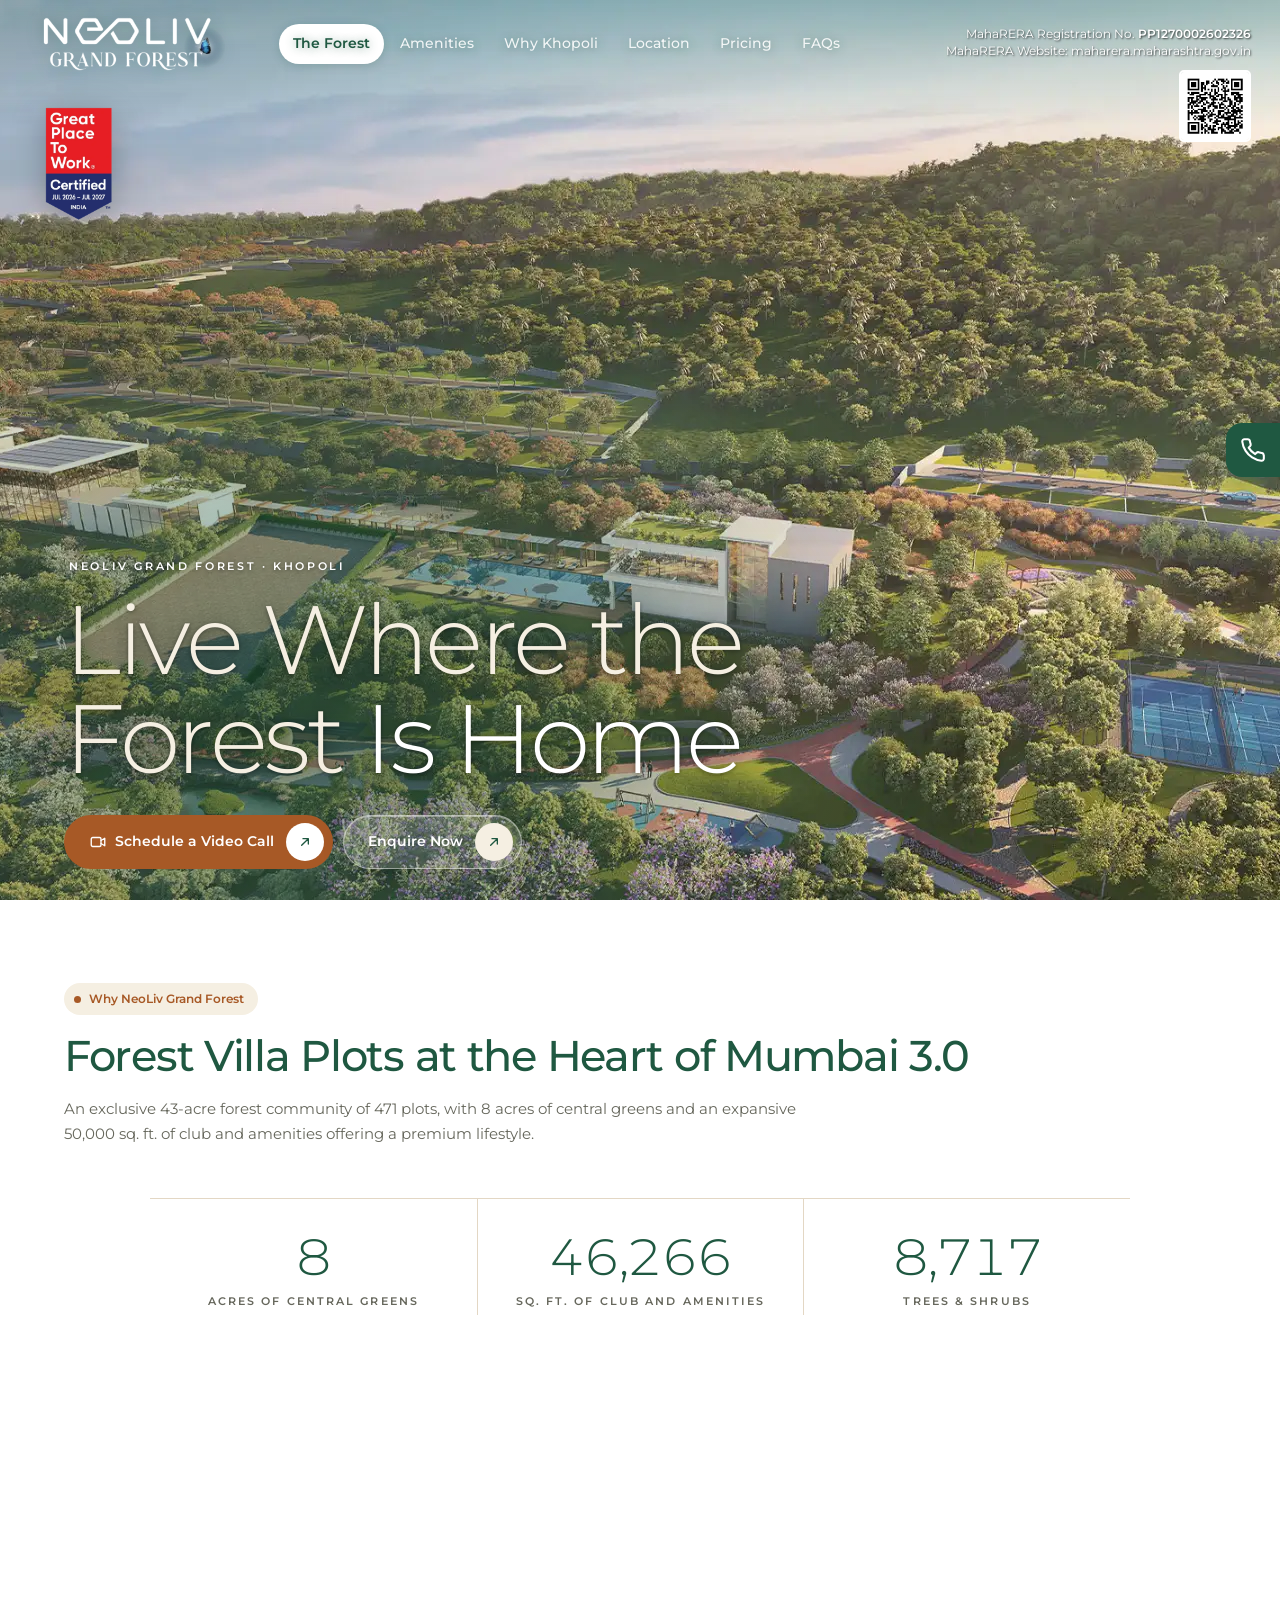
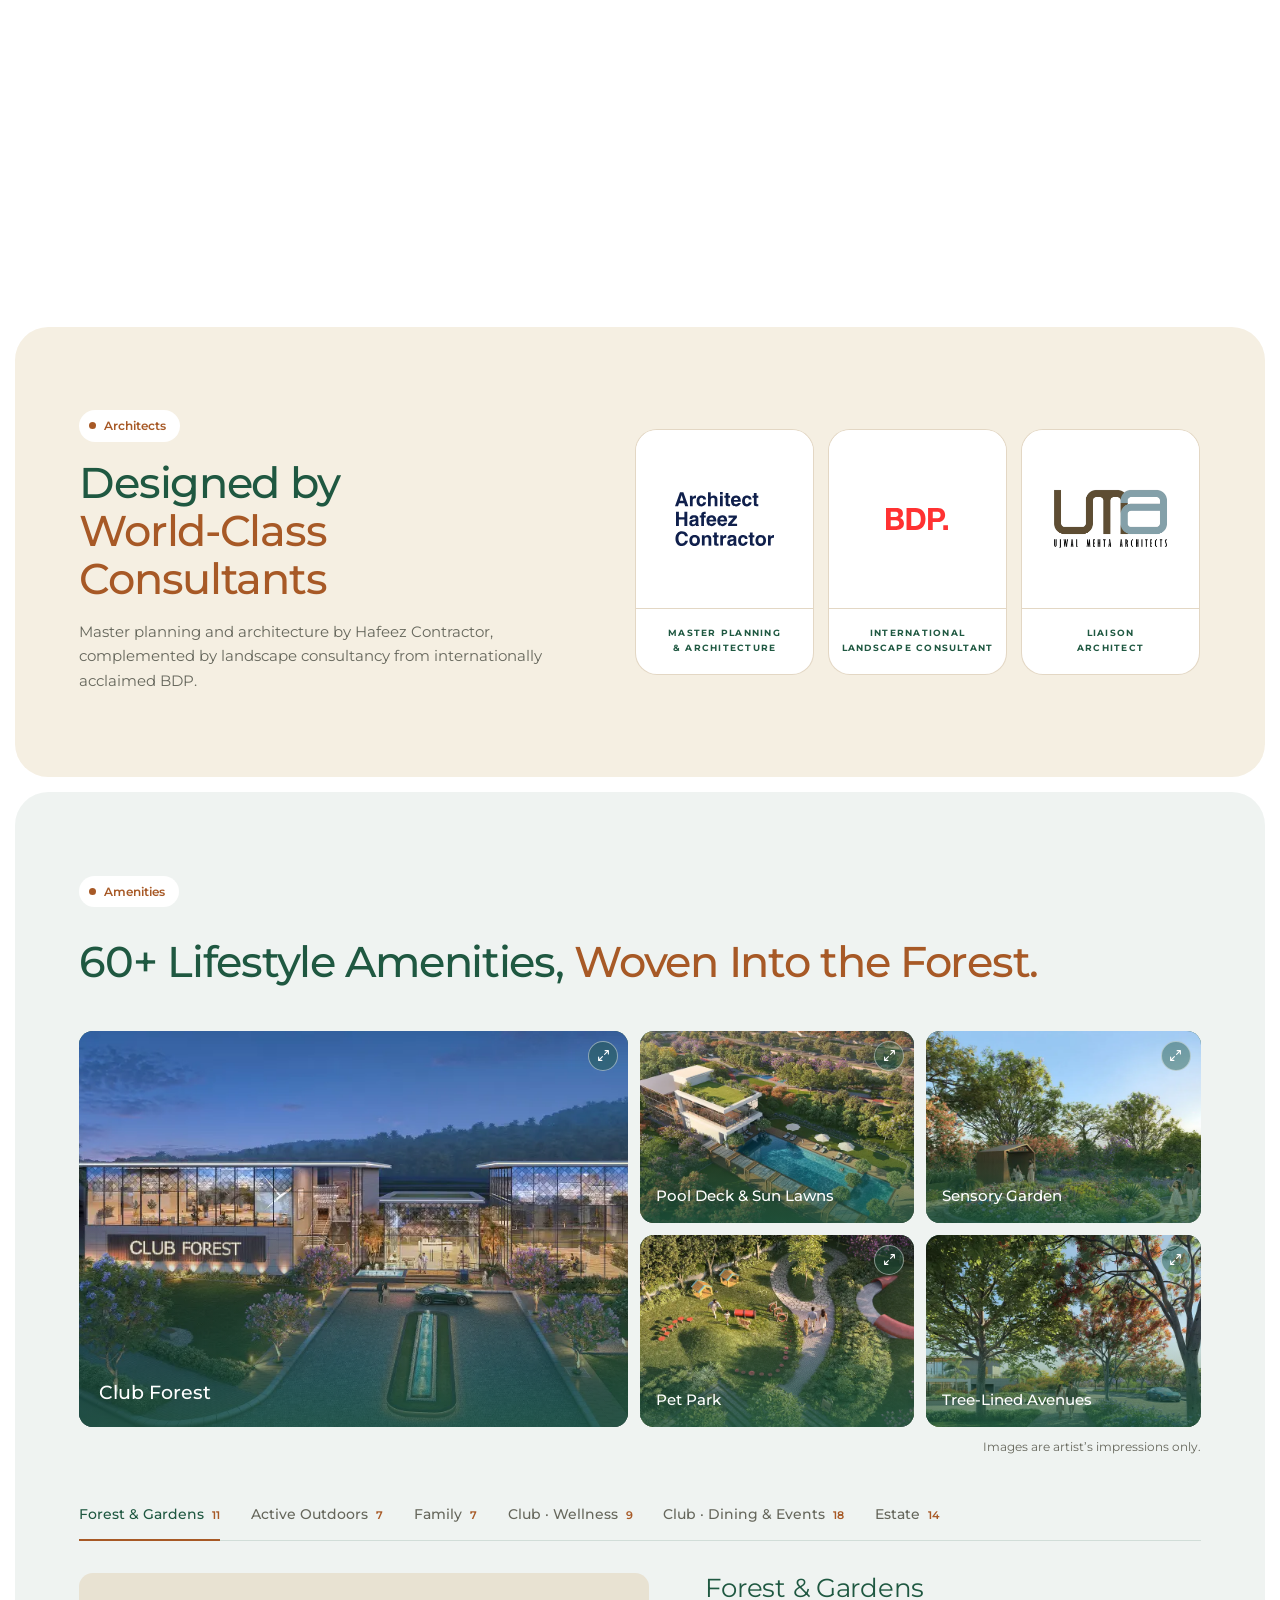
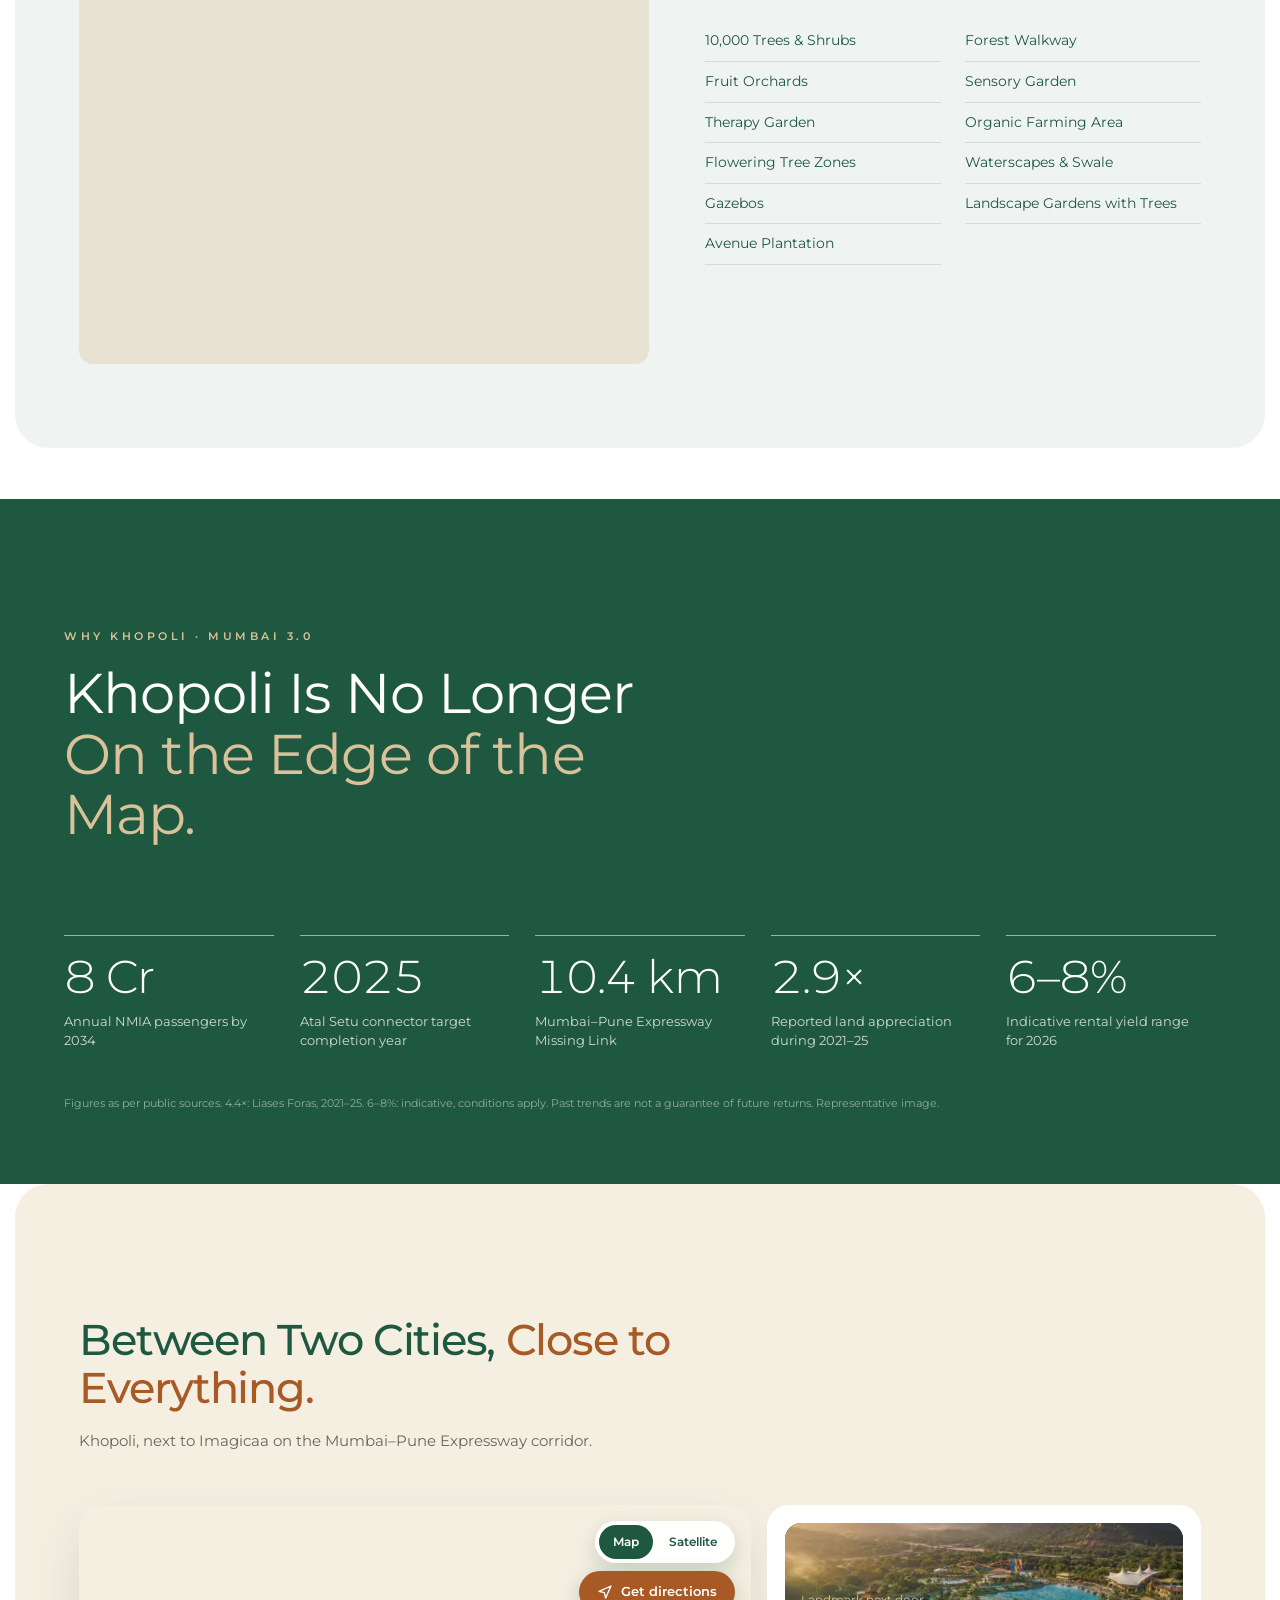
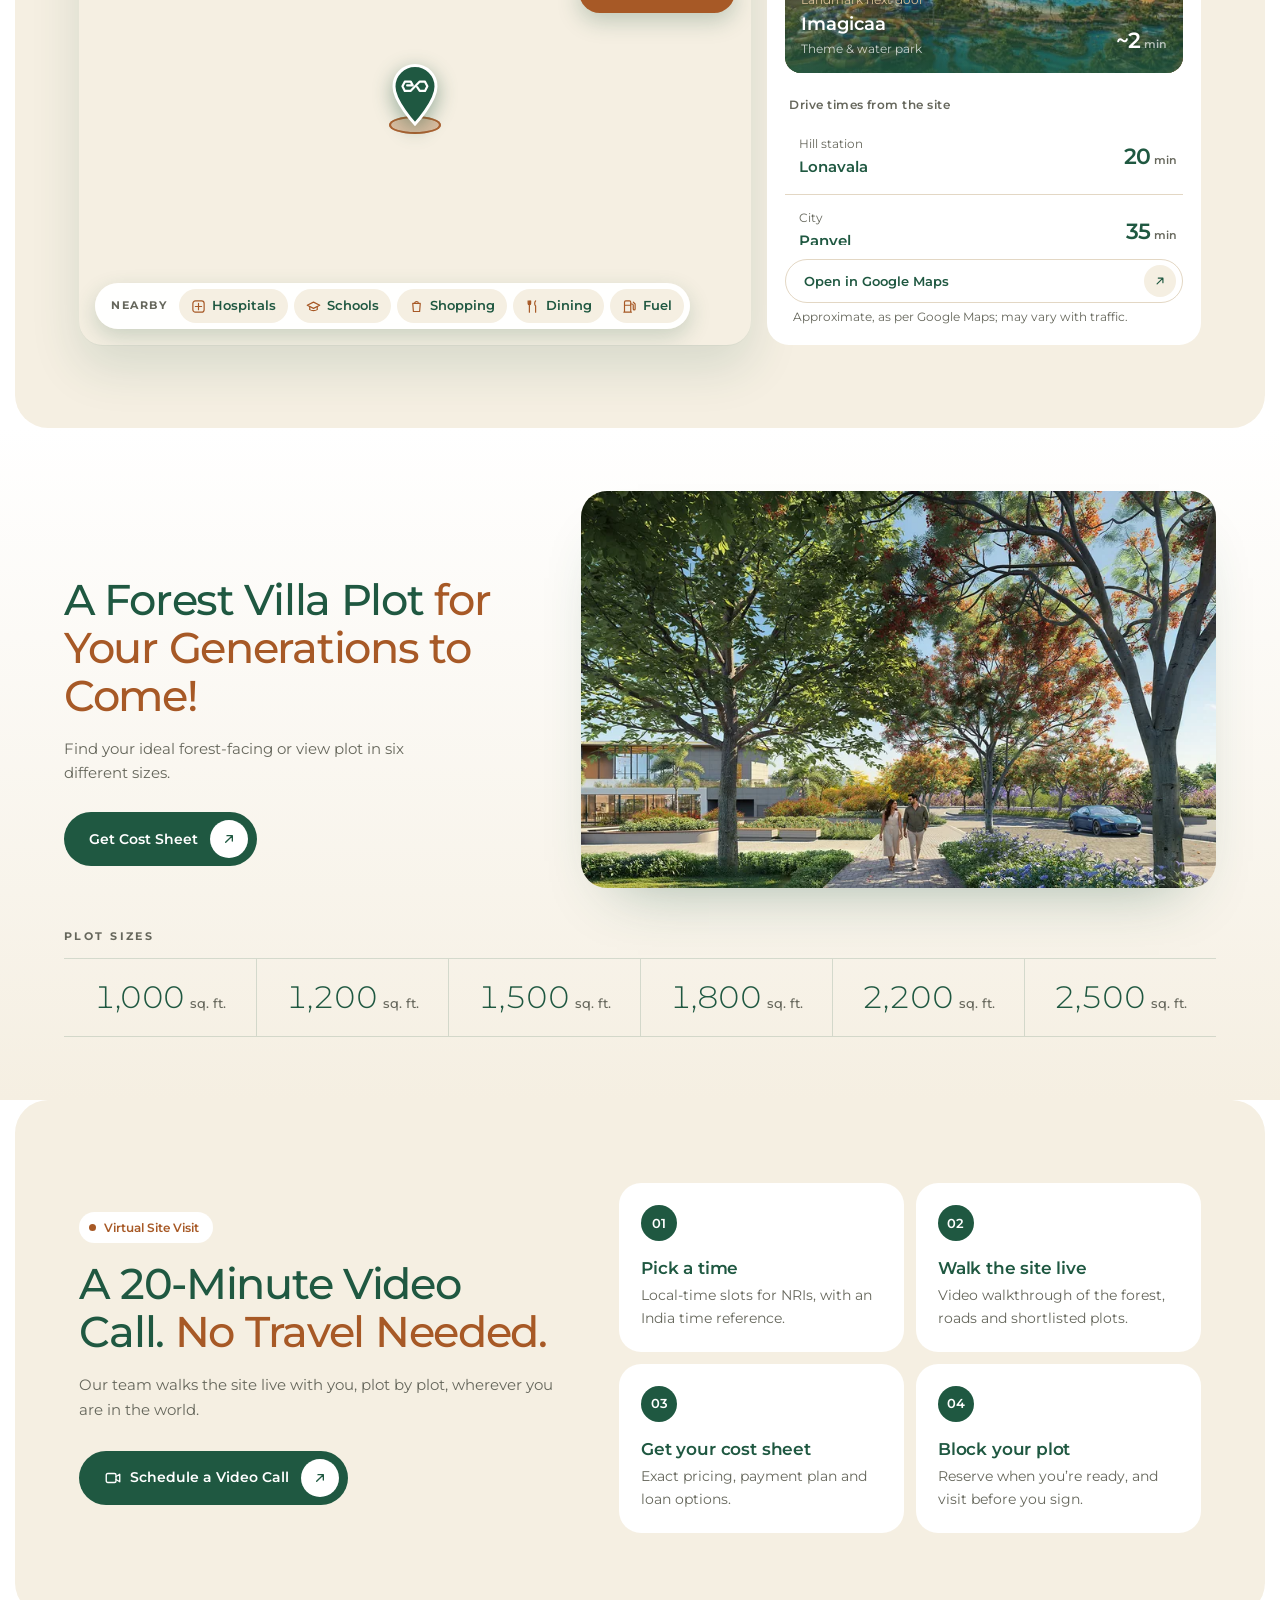
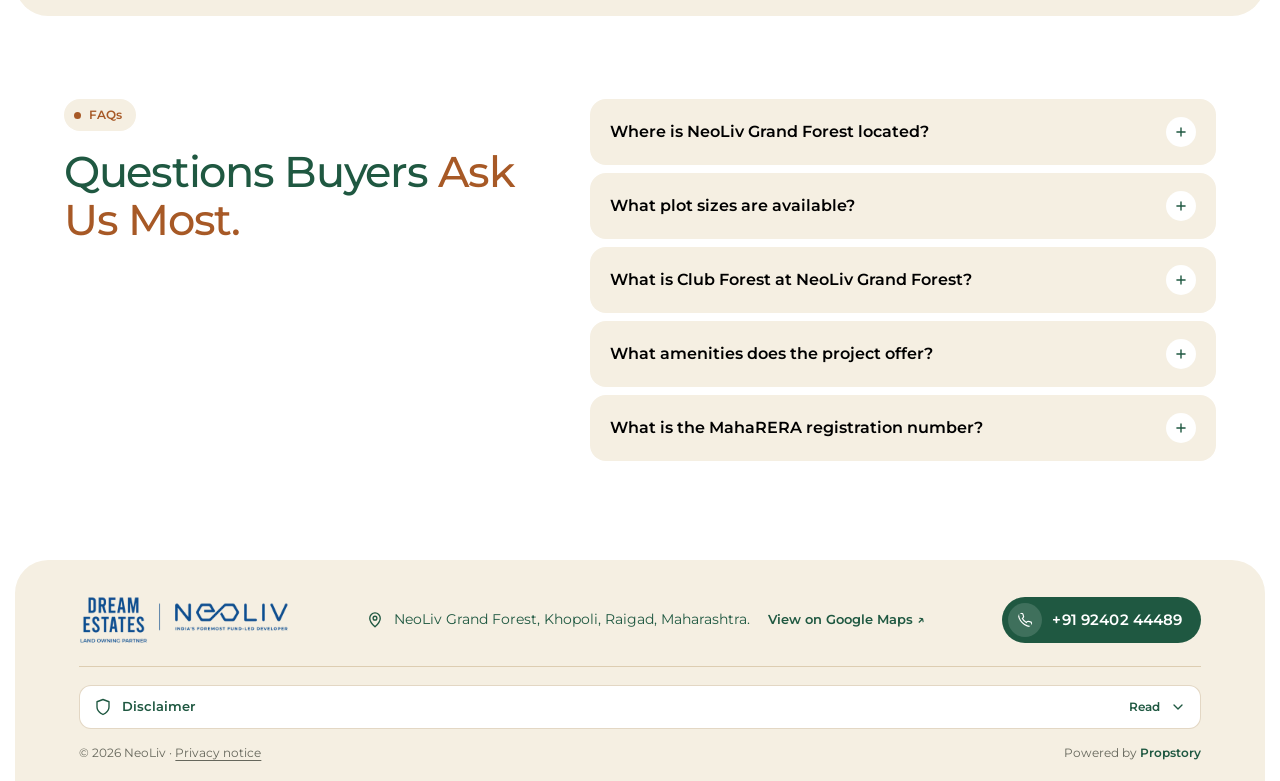
==== index.html @ 53a4d756 "Initial commit - Added project files" ====
<!DOCTYPE html>
<html lang="en-IN">

<head>
    <!-- Google Tag Manager -->
    <script>
        (function (w, d, s, l, i) {
            w[l] = w[l] || [];
            w[l].push({ "gtm.start": new Date().getTime(), event: "gtm.js" });
            var f = d.getElementsByTagName(s)[0],
                j = d.createElement(s),
                dl = l != "dataLayer" ? "&l=" + l : "";
            j.async = true;
            j.src = "https://www.googletagmanager.com/gtm.js?id=" + i + dl;
            f.parentNode.insertBefore(j, f);
        })(window, document, "script", "dataLayer", "GTM-WZCS4T8");
    </script>

    <!-- Google tag (gtag.js) -->
<script async src="https://www.googletagmanager.com/gtag/js?id=G-Y1LN6SXVT5"></script>
<script>
  window.dataLayer = window.dataLayer || [];
  function gtag(){dataLayer.push(arguments);}
  gtag('js', new Date());

  gtag('config', 'G-Y1LN6SXVT5');
</script>

    <meta charset="utf-8" />


    <meta name="viewport" content="width=device-width, initial-scale=1, viewport-fit=cover" />

    <title>NeoLiv Grand Forest Khopoli | Forest Villa Plots 1,000–2,500 sq. ft.</title>
    <meta name="description"
        content="NeoLiv Grand Forest, Khopoli: 471 forest villa plots of 1,000–2,500 sq. ft. on 43 acres next to Imagicaa, with Club Forest and 60+ amenities. MahaRERA PP1270002602326." />
    <meta name="robots" content="index, follow, max-image-preview:large" />
    <link rel="canonical" href="https://neolivgrandforest.in/" />
    <!-- local / geo -->
    <meta name="geo.region" content="IN-MH" />
    <meta name="geo.placename" content="Khopoli, Raigad, Maharashtra" />
    <meta name="geo.position" content="18.7755947;73.285141" />
    <meta name="ICBM" content="18.7755947, 73.285141" />
    <!-- social previews (WhatsApp, LinkedIn, Facebook, X) -->
    <meta property="og:type" content="website" />
    <meta property="og:site_name" content="NeoLiv Grand Forest" />
    <meta property="og:locale" content="en_IN" />
    <meta property="og:url" content="https://neolivgrandforest.in/" />
    <meta property="og:title" content="NeoLiv Grand Forest, Khopoli | Forest Villa Plots" />
    <meta property="og:description"
        content="A 43-acre gated forest community of 471 villa plots (1,000–2,500 sq. ft.) with 50,000 sq. ft. of club and amenities and 60+ amenities, at the heart of Mumbai 3.0." />
    <meta property="og:image" content="https://neolivgrandforest.in/assets/images/intro-aerial-1440.webp" />
    <meta property="og:image:width" content="1440" />
    <meta property="og:image:height" content="900" />
    <meta property="og:image:alt"
        content="Aerial view of NeoLiv Grand Forest, Khopoli: Club Forest, pool and central greens" />
    <meta name="twitter:card" content="summary_large_image" />
    <meta name="twitter:title" content="NeoLiv Grand Forest, Khopoli | Forest Villa Plots" />
    <meta name="twitter:description"
        content="A 43-acre gated forest community of 471 villa plots with 60+ amenities and 10,000 trees & shrubs, at the heart of Mumbai 3.0." />
    <meta name="twitter:image" content="https://neolivgrandforest.in/assets/images/intro-aerial-1440.webp" />
    <meta name="theme-color" content="#1F5841" />
    <script type="application/ld+json">
{
  "@context": "https://schema.org",
  "@graph": [
    {
      "@type": "Organization",
      "@id": "https://neolivgrandforest.in/#neoliv",
      "name": "NeoLiv",
      "description": "India’s foremost fund-led real estate developer.",
      "logo": "https://neolivgrandforest.in/assets/images/neolivlogo-600.webp",
      "telephone": "+91-9240244489",
      "contactPoint": {
        "@type": "ContactPoint",
        "telephone": "+91-9240244489",
        "contactType": "sales",
        "areaServed": "IN",
        "availableLanguage": [
          "English",
          "Hindi",
          "Marathi"
        ]
      },
      "legalName": "Neoliv Real Estate Private Limited",
      "url": "https://neolivgrandforest.in/"
    },
    {
      "@type": "Organization",
      "@id": "https://neolivgrandforest.in/#dream-estates",
      "name": "Dream Estates LLP",
      "description": "Promoter and land owning partner of NeoLiv Grand Forest, Khopoli.",
      "address": {
        "@type": "PostalAddress",
        "addressLocality": "Vile Parle, Mumbai",
        "postalCode": "400049",
        "addressRegion": "Maharashtra",
        "addressCountry": "IN"
      }
    },
    {
      "@type": "WebSite",
      "@id": "https://neolivgrandforest.in/#website",
      "url": "https://neolivgrandforest.in/",
      "name": "NeoLiv Grand Forest",
      "inLanguage": "en-IN",
      "publisher": {
        "@id": "https://neolivgrandforest.in/#neoliv"
      }
    },
    {
      "@type": "WebPage",
      "@id": "https://neolivgrandforest.in/#webpage",
      "url": "https://neolivgrandforest.in/",
      "name": "NeoLiv Grand Forest, Khopoli | Forest Villa Plots 1,000–2,500 sq. ft.",
      "isPartOf": {
        "@id": "https://neolivgrandforest.in/#website"
      },
      "about": {
        "@id": "https://neolivgrandforest.in/#project"
      },
      "primaryImageOfPage": {
        "@type": "ImageObject",
        "url": "https://neolivgrandforest.in/assets/images/intro-aerial-1440.webp",
        "width": 1440,
        "height": 900
      },
      "inLanguage": "en-IN",
      "description": "Forest villa plots of 1,000–2,500 sq. ft. at NeoLiv Grand Forest, Khopoli: location, amenities, plot sizes and FAQs.",
      "mainEntity": {
        "@id": "https://neolivgrandforest.in/#project"
      }
    },
    {
      "@type": [
        "Place",
        "Residence"
      ],
      "@id": "https://neolivgrandforest.in/#project",
      "name": "NeoLiv Grand Forest",
      "url": "https://neolivgrandforest.in/",
      "description": "An exclusive 43-acre gated forest community of 471 villa plots (1,000–2,500 sq. ft.) in Khopoli, next to Imagicaa, with Club Forest, 50,000 sq. ft. of club and amenities, 60+ amenities, 8 acres of central greens and 10,000 trees & shrubs. Master planning and architecture by Hafeez Contractor.",
      "image": [
        "https://neolivgrandforest.in/assets/images/intro-aerial-1440.webp",
        "https://neolivgrandforest.in/assets/gallery/why-club-forest-1200.webp"
      ],
      "address": {
        "@type": "PostalAddress",
        "streetAddress": "Village Devnhave and Village Vadvai, Taluka Khalapur",
        "addressLocality": "Khopoli",
        "addressRegion": "Maharashtra",
        "postalCode": "410203",
        "addressCountry": "IN"
      },
      "geo": {
        "@type": "GeoCoordinates",
        "latitude": 18.7755947,
        "longitude": 73.285141
      },
      "hasMap": "https://www.google.com/maps/place/NeoLiv+Grand/@18.7755947,73.285141,17z/data=!4m6!3m5!1s0x3be8070010b6396b:0x1fd13ab63fdd91e2!8m2!3d18.7755947!4d73.285141!16s%2Fg%2F11ywghbzz0",
      "telephone": "+91-9240244489",
      "publicAccess": false,
      "amenityFeature": [
        {
          "@type": "LocationFeatureSpecification",
          "name": "Landscape Gardens with Trees",
          "value": true
        },
        {
          "@type": "LocationFeatureSpecification",
          "name": "Kids Play Area",
          "value": true
        },
        {
          "@type": "LocationFeatureSpecification",
          "name": "Cycling Track",
          "value": true
        },
        {
          "@type": "LocationFeatureSpecification",
          "name": "Jogging Track",
          "value": true
        },
        {
          "@type": "LocationFeatureSpecification",
          "name": "Yoga & Meditation Spaces",
          "value": true
        },
        {
          "@type": "LocationFeatureSpecification",
          "name": "Landscape Lighting",
          "value": true
        },
        {
          "@type": "LocationFeatureSpecification",
          "name": "Multipurpose Court",
          "value": true
        },
        {
          "@type": "LocationFeatureSpecification",
          "name": "Badminton Court",
          "value": true
        },
        {
          "@type": "LocationFeatureSpecification",
          "name": "Pickleball Court",
          "value": true
        },
        {
          "@type": "LocationFeatureSpecification",
          "name": "Pet Park",
          "value": true
        },
        {
          "@type": "LocationFeatureSpecification",
          "name": "Garden Seating Area",
          "value": true
        },
        {
          "@type": "LocationFeatureSpecification",
          "name": "Forest Walkway",
          "value": true
        },
        {
          "@type": "LocationFeatureSpecification",
          "name": "Therapy Garden",
          "value": true
        },
        {
          "@type": "LocationFeatureSpecification",
          "name": "Party Lawn",
          "value": true
        },
        {
          "@type": "LocationFeatureSpecification",
          "name": "Entrance Plaza & Entrance Portal",
          "value": true
        },
        {
          "@type": "LocationFeatureSpecification",
          "name": "Recreational Open Space",
          "value": true
        },
        {
          "@type": "LocationFeatureSpecification",
          "name": "Avenue Plantation",
          "value": true
        },
        {
          "@type": "LocationFeatureSpecification",
          "name": "Organic Farming Area",
          "value": true
        },
        {
          "@type": "LocationFeatureSpecification",
          "name": "Sensory Garden",
          "value": true
        },
        {
          "@type": "LocationFeatureSpecification",
          "name": "Waterscapes & Swale",
          "value": true
        },
        {
          "@type": "LocationFeatureSpecification",
          "name": "Gazebos",
          "value": true
        },
        {
          "@type": "LocationFeatureSpecification",
          "name": "Flowering Tree Zones",
          "value": true
        },
        {
          "@type": "LocationFeatureSpecification",
          "name": "Fruit Orchards",
          "value": true
        },
        {
          "@type": "LocationFeatureSpecification",
          "name": "10,000 Trees & Shrubs",
          "value": true
        },
        {
          "@type": "LocationFeatureSpecification",
          "name": "Cricket Pitch",
          "value": true
        },
        {
          "@type": "LocationFeatureSpecification",
          "name": "Arrival Plaza",
          "value": true
        },
        {
          "@type": "LocationFeatureSpecification",
          "name": "Reception Area",
          "value": true
        },
        {
          "@type": "LocationFeatureSpecification",
          "name": "Indoor Seating Lounge",
          "value": true
        },
        {
          "@type": "LocationFeatureSpecification",
          "name": "Business Centre",
          "value": true
        },
        {
          "@type": "LocationFeatureSpecification",
          "name": "Separate Lifts for Passengers & Service",
          "value": true
        },
        {
          "@type": "LocationFeatureSpecification",
          "name": "Indoor Restaurant",
          "value": true
        },
        {
          "@type": "LocationFeatureSpecification",
          "name": "Terrace Restaurant",
          "value": true
        },
        {
          "@type": "LocationFeatureSpecification",
          "name": "Bar Zone",
          "value": true
        },
        {
          "@type": "LocationFeatureSpecification",
          "name": "Kitchen & Store",
          "value": true
        },
        {
          "@type": "LocationFeatureSpecification",
          "name": "Back Offices for Admin",
          "value": true
        },
        {
          "@type": "LocationFeatureSpecification",
          "name": "Banquet",
          "value": true
        },
        {
          "@type": "LocationFeatureSpecification",
          "name": "Pre-Function Zones",
          "value": true
        },
        {
          "@type": "LocationFeatureSpecification",
          "name": "Green Rooms",
          "value": true
        },
        {
          "@type": "LocationFeatureSpecification",
          "name": "Common Toilets",
          "value": true
        },
        {
          "@type": "LocationFeatureSpecification",
          "name": "Kitchenette",
          "value": true
        },
        {
          "@type": "LocationFeatureSpecification",
          "name": "Store & Pantry",
          "value": true
        },
        {
          "@type": "LocationFeatureSpecification",
          "name": "Separate Loading & Unloading Zones",
          "value": true
        },
        {
          "@type": "LocationFeatureSpecification",
          "name": "Swimming Pool",
          "value": true
        },
        {
          "@type": "LocationFeatureSpecification",
          "name": "Kids’ Pool",
          "value": true
        },
        {
          "@type": "LocationFeatureSpecification",
          "name": "Parents’ Corner",
          "value": true
        },
        {
          "@type": "LocationFeatureSpecification",
          "name": "Hardscaped Deck Area",
          "value": true
        },
        {
          "@type": "LocationFeatureSpecification",
          "name": "Shower & Changing Rooms",
          "value": true
        },
        {
          "@type": "LocationFeatureSpecification",
          "name": "Locker Facilities",
          "value": true
        },
        {
          "@type": "LocationFeatureSpecification",
          "name": "Indoor Games",
          "value": true
        },
        {
          "@type": "LocationFeatureSpecification",
          "name": "Squash",
          "value": true
        },
        {
          "@type": "LocationFeatureSpecification",
          "name": "Gymnasium",
          "value": true
        },
        {
          "@type": "LocationFeatureSpecification",
          "name": "Trellised Pathways",
          "value": true
        },
        {
          "@type": "LocationFeatureSpecification",
          "name": "15 m, 12 m & 9 m Wide Road Network",
          "value": true
        },
        {
          "@type": "LocationFeatureSpecification",
          "name": "Street Lighting (Solar & Non-Solar)",
          "value": true
        },
        {
          "@type": "LocationFeatureSpecification",
          "name": "Boom Barriers & Security Cabin",
          "value": true
        },
        {
          "@type": "LocationFeatureSpecification",
          "name": "Substation & DG Set",
          "value": true
        },
        {
          "@type": "LocationFeatureSpecification",
          "name": "Electrical Network System",
          "value": true
        },
        {
          "@type": "LocationFeatureSpecification",
          "name": "STP & WTP",
          "value": true
        },
        {
          "@type": "LocationFeatureSpecification",
          "name": "Storm Water Drain",
          "value": true
        },
        {
          "@type": "LocationFeatureSpecification",
          "name": "Sewage Network System",
          "value": true
        },
        {
          "@type": "LocationFeatureSpecification",
          "name": "Water Supply System",
          "value": true
        },
        {
          "@type": "LocationFeatureSpecification",
          "name": "Rainwater Harvesting",
          "value": true
        },
        {
          "@type": "LocationFeatureSpecification",
          "name": "CCTV System",
          "value": true
        },
        {
          "@type": "LocationFeatureSpecification",
          "name": "OWC Plant",
          "value": true
        },
        {
          "@type": "LocationFeatureSpecification",
          "name": "Underground Water Tank",
          "value": true
        },
        {
          "@type": "LocationFeatureSpecification",
          "name": "Landscape Irrigation System",
          "value": true
        }
      ],
      "containedInPlace": {
        "@type": "Place",
        "name": "Khopoli, Raigad district, Maharashtra, India"
      },
      "identifier": {
        "@type": "PropertyValue",
        "propertyID": "MahaRERA Registration No.",
        "value": "PP1270002602326"
      },
      "brand": {
        "@id": "https://neolivgrandforest.in/#neoliv"
      },
      "additionalProperty": [
        {
          "@type": "PropertyValue",
          "name": "Total land area",
          "value": "43 acres"
        },
        {
          "@type": "PropertyValue",
          "name": "Number of plots",
          "value": 471
        },
        {
          "@type": "PropertyValue",
          "name": "Plot sizes",
          "value": "1,000–2,500 sq. ft."
        },
        {
          "@type": "PropertyValue",
          "name": "Central greens",
          "value": "8 acres"
        },
        {
          "@type": "PropertyValue",
          "name": "Club and amenities",
          "value": "50,000 sq. ft."
        },
        {
          "@type": "PropertyValue",
          "name": "Trees & shrubs",
          "value": "10,000"
        }
      ],
      "sponsor": {
        "@id": "https://neolivgrandforest.in/#dream-estates"
      }
    },
    {
      "@type": "FAQPage",
      "@id": "https://neolivgrandforest.in/#faq",
      "mainEntity": [
        {
          "@type": "Question",
          "name": "Where is NeoLiv Grand Forest located?",
          "acceptedAnswer": {
            "@type": "Answer",
            "text": "NeoLiv Grand Forest is in Khopoli, Raigad, about 2 minutes from Imagicaa on the Mumbai–Pune Expressway corridor."
          }
        },
        {
          "@type": "Question",
          "name": "What plot sizes are available?",
          "acceptedAnswer": {
            "@type": "Answer",
            "text": "Villa plots range from 1,000 sq. ft. to 2,500 sq. ft."
          }
        },
        {
          "@type": "Question",
          "name": "What is Club Forest at NeoLiv Grand Forest?",
          "acceptedAnswer": {
            "@type": "Answer",
            "text": "Club Forest sits at the centre of the estate, part of 50,000 sq. ft. of club and amenities."
          }
        },
        {
          "@type": "Question",
          "name": "What amenities does the project offer?",
          "acceptedAnswer": {
            "@type": "Answer",
            "text": "66 amenities and services: 25 outdoor amenities, 27 at Club Forest and 14 infrastructure services, woven through 10,000 trees & shrubs and 8 acres of central greens."
          }
        },
        {
          "@type": "Question",
          "name": "What is the MahaRERA registration number?",
          "acceptedAnswer": {
            "@type": "Answer",
            "text": "NeoLiv Grand Forest is registered with MahaRERA under PP1270002602326."
          }
        }
      ]
    }
  ]
}
    </script>
    <link rel="icon" href="assets/images/favicon.svg" type="image/svg+xml" />
    <link rel="icon" href="favicon.ico" sizes="any" />
    <link rel="apple-touch-icon" href="assets/images/apple-touch-icon.png" />
    <link rel="preconnect" href="https://fonts.googleapis.com" />
    <link rel="preconnect" href="https://fonts.gstatic.com" crossorigin />
    <link rel="preload" as="style"
        href="https://fonts.googleapis.com/css2?family=Montserrat:wght@300;400;500;600;700&display=swap"
        onload="this.onload=null;this.rel='stylesheet'" />
    <noscript>
        <link rel="stylesheet"
            href="https://fonts.googleapis.com/css2?family=Montserrat:wght@300;400;500;600;700&display=swap" />
    </noscript>
    <link rel="preload" as="image" href="assets/images/intro-aerial-1440.webp"
        imagesrcset="assets/images/intro-aerial-800.webp 800w, assets/images/intro-aerial-1440.webp 1440w"
        imagesizes="100vw" fetchpriority="high" />

    <link rel="stylesheet"
        href="https://fonts.googleapis.com/css2?family=Cormorant+Garamond:wght@500&amp;text=NEOLIVGRANDFORESTneolivgrandforest%20&amp;display=swap" />
    <link rel="stylesheet" href="assets/css/intlTelInput.css" />
    <link rel="stylesheet" href="assets/css/common.css" />
    <link rel="stylesheet" href="assets/css/style.css" />
    <noscript>
        <style>
            .hg-intro,
            .loader {
                display: none !important;
            }

            html.hg-intro-open,
            body.loading {
                overflow: auto;
            }
        </style>
    </noscript>
</head>

<body class="no-js loading" data-purpose="">
    <!-- Welcome "Enter" screen removed: visitors go straight to the loader and then the page.
         (intro-loader.js still supports it: put back a <div class="hg-intro" data-hg-intro> with a [data-hg-intro-enter] button.) -->

    <!-- Loader: the NeoLiv infinity mark draws itself with progress, then lifts away to the page -->
    <div class="loader" id="loader" aria-hidden="true">
        <div class="loader__in">
            <svg class="loader__inf" viewBox="-6 -6 270 114" aria-hidden="true">
                <path class="inf-base"
                    d="M51.5 42.5 L107.5 41 L87.5 4.5 L28 4.5 L4.5 51 L28 97.5 L85 97.5 L175 4.5 L230 4.5 L253.5 51 L230 97.5 L177.5 97.5 L152 59" />
                <path class="inf-draw" pathLength="1"
                    d="M51.5 42.5 L107.5 41 L87.5 4.5 L28 4.5 L4.5 51 L28 97.5 L85 97.5 L175 4.5 L230 4.5 L253.5 51 L230 97.5 L177.5 97.5 L152 59" />
                <path class="inf-comet" pathLength="1"
                    d="M51.5 42.5 L107.5 41 L87.5 4.5 L28 4.5 L4.5 51 L28 97.5 L85 97.5 L175 4.5 L230 4.5 L253.5 51 L230 97.5 L177.5 97.5 L152 59" />
            </svg>
            <!-- Insignia only: the "NeoLiv Grand Forest" wordmark, progress line and percentage are removed -->
        </div>
    </div>

    <noscript><iframe src="https://www.googletagmanager.com/ns.html?id=GTM-WC24DZ" height="0" width="0"
            style="display:none;visibility:hidden"></iframe></noscript>

    <!-- ===================== Header (sticky) ===================== -->
    <header class="hdr" id="hdr">
        <div class="hdr__in">
            <a href="#home" class="logo logo--gf" aria-label="NeoLiv Grand Forest, Khopoli, home"><img class="logo__w"
                    src="assets/images/gf-logo-notag-white-320.webp" alt="NeoLiv Grand Forest" width="600" height="179"
                    fetchpriority="high" /><img class="logo__d" src="assets/images/gf-logo-notag-navy-320.webp"
                    loading="lazy" alt="NeoLiv Grand Forest" width="600" height="179" aria-hidden="true" /></a>
            <nav class="nav" aria-label="Primary">
                <a href="#why">The Forest</a>
                <a href="#amenities">Amenities</a>
                <a href="#growth">Why Khopoli</a>
                <a href="#location">Location</a>
                <a href="#pricing">Pricing</a>
                <a href="#faqs">FAQs</a>
            </nav>
            <!-- MahaRERA details in place of the header "Schedule a Video Call" button -->
            <div class="hdr__rera" role="note" aria-label="MahaRERA registration">
                <p><span class="hdr__rera-l">MahaRERA Registration No.</span> <b>PP1270002602326</b><span
                        class="hdr__rera-w">MahaRERA Website: <a href="https://maharera.maharashtra.gov.in"
                            target="_blank" rel="noopener">maharera.maharashtra.gov.in</a></span></p>
                <img src="assets/images/grandforest-rera.jpeg" alt="MahaRERA QR code for NeoLiv Grand Forest"
                    width="256" height="256" decoding="async" />
            </div>
            <button class="burger" type="button" aria-label="Open menu" aria-expanded="false"
                aria-controls="mnav"><span></span><span></span></button>
        </div>
    </header>
    <nav class="mnav" id="mnav" aria-label="Mobile">
        <a href="#why">Why NeoLiv <small>01</small></a>
        <a href="#amenities">Amenities <small>02</small></a>
        <a href="#growth">Why Khopoli <small>03</small></a>
        <a href="#location">Location <small>04</small></a>
        <a href="#pricing">Pricing <small>05</small></a>
        <a href="#faqs">FAQs <small>06</small></a>
    </nav>

    <main>
        <!-- ===================== 1. Hero (one screen) ===================== -->
        <section id="home" class="hero on-dark" data-section="hero">
            <div class="hero__media">
                <img src="assets/images/intro-aerial-1440.webp"
                    srcset="assets/images/intro-aerial-800.webp 800w, assets/images/intro-aerial-1440.webp 1440w"
                    sizes="100vw" width="1440" height="900" fetchpriority="high" decoding="async"
                    alt="Aerial view of NeoLiv Grand Forest: tree-lined plot avenues, the club and central greens below the forested hills (artist's impression)" />
                <!-- Hero shows the render (image above). The drone film is switched off; to bring it back, uncomment:
                <video id="heroVideo" muted loop playsinline preload="none" aria-hidden="true" data-src="assets/video/grand-forest-hero.mp4"></video> -->
            </div>
            <div class="hero__shade"></div>
            <!-- Great Place To Work badge: top-left of the hero, under the logo; opens the certificate -->
            <a class="gptw-badge" href="assets/pdf/Great-Place-To-Work-2026-27.pdf" target="_blank" rel="noopener noreferrer"
                aria-label="Great Place To Work Certified 2026-27 (opens certificate PDF)">
                <img src="assets/images/gptw-certified-2026-27.webp" alt="Great Place To Work Certified 2026-27" width="240" height="380" decoding="async" />
            </a>
            <div class="hero__body wrap">
                <div class="hero__main">
                    <div>
                        <p class="eyebrow">NeoLiv Grand Forest · Khopoli</p>
                        <h1>Live Where the Forest <em>Is Home</em></h1>
                        <div class="btn-row hero__cta">
                            <button type="button" class="btn" data-open="video" data-cta="hero"><svg viewBox="0 0 24 24"
                                    fill="none" stroke="currentColor" stroke-width="1.8" stroke-linecap="round"
                                    stroke-linejoin="round" aria-hidden="true">
                                    <rect x="3" y="6" width="13" height="12" rx="2" />
                                    <path d="m16 10 5-3v10l-5-3" />
                                </svg>Schedule a Video Call</button>
                            <button type="button" class="btn btn--ghost" data-open="enquire" data-cta="hero">Enquire
                                Now</button>
                        </div>
                    </div>
                </div>
            </div>
        </section>

        <!-- ===================== 2. Why NeoLiv Grand Forest ===================== -->
        <section id="why" class="sec" data-section="why">
            <div class="wrap">
                <div class="head head--wide">
                    <p class="label rv">Why NeoLiv Grand Forest</p>
                    <h2 class="h2 rv">Forest Villa Plots at the Heart of Mumbai 3.0</h2>

                    <p class="lead rv">An exclusive 43-acre forest community of 471 plots, with 8 acres of central
                        greens and an expansive 50,000 sq. ft. of club and amenities offering a premium lifestyle.</p>
                </div>
                <div class="kstats">
                    <div class="kstat rv"><b data-count="8">8</b><span>Acres of central greens</span></div>
                    <div class="kstat rv"><b data-count="50000" data-sep="1">50,000</b><span>Sq. ft. of club and
                            amenities</span></div>
                    <div class="kstat rv"><b data-count="10000" data-sep="1">10,000</b><span>Trees & Shrubs</span></div>
                    <!-- <div class="kstat rv"><b data-count="60" data-suffix="+">60+</b><span>Amenities</span></div> -->
                </div>
                <div class="why-cards">
                    <article class="why-card rv">
                        <img src="assets/gallery/why-forest-800.webp" width="800" height="1110" loading="lazy"
                            decoding="async" alt="Forest canopy inside the estate" />
                        <div class="why-card__body">
                            <span class="why-card__no">01</span>
                            <h3>Forest Living</h3>
                            <p>10,000 trees & shrubs, a seasonal river and open Sahyadri views.</p>
                        </div>
                    </article>
                    <article class="why-card rv">
                        <img src="assets/images/aemi-aerial-club.jpg" width="1200" height="750" loading="lazy"
                            decoding="async" alt="Club Forest at dusk, architecture by Hafeez Contractor"
                            style="object-position: 18% 50%" />
                        <div class="why-card__body">
                            <span class="why-card__no">02</span>
                            <h3>Club Forest</h3>
                            <p>50,000 sq. ft. of club and amenities, with a swimming pool, gym and banquet.</p>
                        </div>
                    </article>
                    <article class="why-card rv">
                        <img src="assets/gallery/why-estate-800.webp" width="800" height="628" loading="lazy"
                            decoding="async" alt="Landscaped central greens with walking paths" />
                        <div class="why-card__body">
                            <span class="why-card__no">03</span>
                            <h3>Central Greens
                            </h3>
                            <p>8 acres of landscaped greens, orchards and forest walks.</p>
                        </div>
                    </article>
                </div>
            </div>
        </section>

        <!-- ===================== 2b. Architects ===================== -->
        <!-- Logos: official SVGs from hafeezcontractor.com and bdp.com -->
        <section id="architects" class="sec panel" data-section="architects">
            <div class="wrap arch">
                <div class="head">
                    <p class="label rv">Architects</p>
                    <h2 class="h2 rv">Designed by <em>World&#8209;Class Consultants</em></h2>
                    <p class="lead rv">Master planning and architecture by Hafeez Contractor, complemented by landscape
                        consultancy from internationally acclaimed BDP.</p>
                </div>
                <div class="arch__cards">
                    <figure class="arch__card rv">
                        <div class="arch__logo"><img src="assets/images/logo-hafeez-contractor.svg"
                                alt="Architect Hafeez Contractor logo" width="537" height="293" loading="lazy"
                                decoding="async" /></div>
                        <figcaption><small><span>Master Planning</span><span>&amp; Architecture</span></small></figcaption>
                    </figure>
                    <figure class="arch__card rv">
                        <div class="arch__logo"><img class="arch__img--bdp" src="assets/images/logo-bdp.svg"
                                alt="BDP logo" width="47" height="16" loading="lazy" decoding="async" /></div>
                        <figcaption><small><span>International</span><span>Landscape Consultant</span></small></figcaption>
                    </figure>
                    <figure class="arch__card rv">
                        <div class="arch__logo"><img class="arch__img--uma" src="assets/images/logo-ujwal-mehta-architects.webp"
                                alt="Ujwal Mehta Architects logo" width="900" height="469" loading="lazy"
                                decoding="async" /></div>
                        <figcaption><small><span>Liaison</span><span>Architect</span></small></figcaption>
                    </figure>
                </div>
            </div>
        </section>


        <!-- ===================== 3. Amenities ===================== -->
        <!-- Amenities (v4, client design reference): photo collage, category tabs (accordion on phones) and an
             "all 66" sheet. Item names are the client's official list of 66; 45 lifestyle = 25 outdoor + 9 club
             wellness + 11 club dining; the other 21 are club services and estate infrastructure. -->
        <section id="amenities" class="sec panel" data-section="amenities">
            <div class="wrap">
                <div class="amh">
                    <div>
                        <p class="label rv">Amenities</p>
                        <h2 class="h2 rv">60+ Lifestyle Amenities, <em>Woven Into the Forest.</em></h2>
                    </div>
                </div>
                <div class="amp amp--v4 rv" id="ampStrip">
                    <figure class="amp__t amp__t--xl"><img src="assets/gallery/am-club-800.webp" srcset="assets/gallery/am-club-800.webp 800w, assets/gallery/am-club-1400.webp 1400w" sizes="(max-width: 720px) 85vw, 50vw" width="1400" height="875" loading="lazy" decoding="async" alt="Club Forest, the clubhouse, lit up at dusk with a fountain drive" />
                        <figcaption>Club Forest</figcaption>
                    </figure>
                    <figure class="amp__t"><img src="assets/gallery/am-pooldeck-800.webp" srcset="assets/gallery/am-pooldeck-800.webp 800w, assets/gallery/am-pooldeck-1400.webp 1400w" sizes="(max-width: 720px) 85vw, 25vw" width="1400" height="875" loading="lazy" decoding="async" alt="Aerial view of the pool deck, pergola walk and lawns beside the club" />
                        <figcaption>Pool Deck &amp; Sun Lawns</figcaption>
                    </figure>
                    <figure class="amp__t"><img src="assets/gallery/am-sensory-800.webp" srcset="assets/gallery/am-sensory-800.webp 800w, assets/gallery/am-sensory-1400.webp 1400w" sizes="(max-width: 720px) 85vw, 25vw" width="1400" height="875" loading="lazy" decoding="async" alt="Sensory garden with flowering beds, butterflies and a timber shelter" />
                        <figcaption>Sensory Garden</figcaption>
                    </figure>
                    <figure class="amp__t"><img src="assets/gallery/am-pets-800.webp" srcset="assets/gallery/am-pets-800.webp 800w, assets/gallery/am-pets-1400.webp 1400w" sizes="(max-width: 720px) 85vw, 25vw" width="1400" height="875" loading="lazy" decoding="async" alt="Pet park with agility equipment and a winding stone path" />
                        <figcaption>Pet Park</figcaption>
                    </figure>
                    <figure class="amp__t"><img src="assets/gallery/am-avenue-800.webp" srcset="assets/gallery/am-avenue-800.webp 800w, assets/gallery/am-avenue-1400.webp 1400w" sizes="(max-width: 720px) 85vw, 25vw" width="1400" height="875" loading="lazy" decoding="async" alt="Couple walking along a tree-lined avenue with flowering trees" />
                        <figcaption>Tree-Lined Avenues</figcaption>
                    </figure>
                </div>
                <div class="amp__dots" id="ampDots" aria-hidden="true"></div>
                <p class="fine amp__note">Images are artist’s impressions only.</p>
                <div class="amt rv" id="amTabs">
                    <div class="amt__tabs" role="tablist" aria-label="Amenity categories">
                        <button type="button" role="tab" class="amt__tab" id="amt-t-forest" aria-controls="amt-p-forest" aria-selected="true" data-k="forest"><span class="amt__l">Forest &amp; Gardens</span><span class="amt__s">Forest</span> <b>11</b></button>
                        <button type="button" role="tab" class="amt__tab" id="amt-t-active" aria-controls="amt-p-active" aria-selected="false" data-k="active"><span class="amt__l">Active Outdoors</span><span class="amt__s">Active</span> <b>7</b></button>
                        <button type="button" role="tab" class="amt__tab" id="amt-t-family" aria-controls="amt-p-family" aria-selected="false" data-k="family"><span class="amt__l">Family</span><span class="amt__s">Family</span> <b>7</b></button>
                        <button type="button" role="tab" class="amt__tab" id="amt-t-wellness" aria-controls="amt-p-wellness" aria-selected="false" data-k="wellness"><span class="amt__l">Club · Wellness</span><span class="amt__s">Club · Wellness</span> <b>9</b></button>
                        <button type="button" role="tab" class="amt__tab" id="amt-t-dining" aria-controls="amt-p-dining" aria-selected="false" data-k="dining"><span class="amt__l">Club · Dining &amp; Events</span><span class="amt__s">Club · Dining</span> <b>18</b></button>
                        <button type="button" role="tab" class="amt__tab" id="amt-t-estate" aria-controls="amt-p-estate" aria-selected="false" data-k="estate"><span class="amt__l">Estate</span><span class="amt__s">Estate</span> <b>14</b></button>
                    </div>
                    <div class="amt__p is-on is-open" id="amt-p-forest" role="tabpanel" aria-labelledby="amt-t-forest" data-k="forest">
                        <button type="button" class="amt__acc" aria-expanded="true" aria-controls="amt-b-forest">Forest &amp; Gardens <b>11</b><i aria-hidden="true"></i></button>
                        <div class="amt__b" id="amt-b-forest">
                            <figure class="amt__img"><img src="assets/gallery/am-pond-800.webp" srcset="assets/gallery/am-pond-800.webp 800w, assets/gallery/am-pond-1400.webp 1400w" sizes="(max-width: 720px) 100vw, 50vw" width="1400" height="875" loading="lazy" decoding="async" alt="Pergola deck beside a lily pond with ducks" /></figure>
                            <div class="amt__copy">
                                <h3>Forest &amp; Gardens</h3>
                                <ul><li>10,000 Trees &amp; Shrubs</li><li>Forest Walkway</li><li>Fruit Orchards</li><li>Sensory Garden</li><li>Therapy Garden</li><li>Organic Farming Area</li><li>Flowering Tree Zones</li><li>Waterscapes &amp; Swale</li><li>Gazebos</li><li>Landscape Gardens with Trees</li><li>Avenue Plantation</li></ul>
                            </div>
                        </div>
                    </div>
                    <div class="amt__p" id="amt-p-active" role="tabpanel" aria-labelledby="amt-t-active" data-k="active">
                        <button type="button" class="amt__acc" aria-expanded="false" aria-controls="amt-b-active">Active Outdoors <b>7</b><i aria-hidden="true"></i></button>
                        <div class="amt__b" id="amt-b-active">
                            <figure class="amt__img"><img src="assets/gallery/am-greens-800.webp" srcset="assets/gallery/am-greens-800.webp 800w, assets/gallery/am-greens-1400.webp 1400w" sizes="(max-width: 720px) 100vw, 50vw" width="1400" height="875" loading="lazy" decoding="async" alt="Aerial view of the courts, pool and central greens below the forested hills" /></figure>
                            <div class="amt__copy">
                                <h3>Active Outdoors</h3>
                                <ul><li>Cycling Track</li><li>Jogging Track</li><li>Multipurpose Court</li><li>Badminton Court</li><li>Pickleball Court</li><li>Cricket Pitch</li><li>Yoga &amp; Meditation Spaces</li></ul>
                            </div>
                        </div>
                    </div>
                    <div class="amt__p" id="amt-p-family" role="tabpanel" aria-labelledby="amt-t-family" data-k="family">
                        <button type="button" class="amt__acc" aria-expanded="false" aria-controls="amt-b-family">Family &amp; Community <b>7</b><i aria-hidden="true"></i></button>
                        <div class="amt__b" id="amt-b-family">
                            <figure class="amt__img"><img src="assets/gallery/am-kids-800.webp" srcset="assets/gallery/am-kids-800.webp 800w, assets/gallery/am-kids-1400.webp 1400w" sizes="(max-width: 720px) 100vw, 50vw" width="1400" height="875" loading="lazy" decoding="async" alt="Kids play area with a sand pit, wooden play tower and swings" /></figure>
                            <div class="amt__copy">
                                <h3>Family &amp; Community</h3>
                                <ul><li>Kids Play Area</li><li>Pet Park</li><li>Party Lawn</li><li>Garden Seating Area</li><li>Recreational Open Space</li><li>Entrance Plaza &amp; Entrance Portal</li><li>Landscape Lighting</li></ul>
                            </div>
                        </div>
                    </div>
                    <div class="amt__p" id="amt-p-wellness" role="tabpanel" aria-labelledby="amt-t-wellness" data-k="wellness">
                        <button type="button" class="amt__acc" aria-expanded="false" aria-controls="amt-b-wellness">Club · Pool, Sport &amp; Wellness <b>9</b><i aria-hidden="true"></i></button>
                        <div class="amt__b" id="amt-b-wellness">
                            <figure class="amt__img"><img src="assets/gallery/am-pooldeck-800.webp" srcset="assets/gallery/am-pooldeck-800.webp 800w, assets/gallery/am-pooldeck-1400.webp 1400w" sizes="(max-width: 720px) 100vw, 50vw" width="1400" height="875" loading="lazy" decoding="async" alt="Aerial view of the pool deck, pergola walk and lawns beside the club" /></figure>
                            <div class="amt__copy">
                                <h3>Club Forest · Pool, Sport &amp; Wellness</h3>
                                <ul><li>Swimming Pool</li><li>Hardscaped Deck Area</li><li>Kids’ Pool</li><li>Parents’ Corner</li><li>Gymnasium</li><li>Squash</li><li>Indoor Games</li><li>Shower &amp; Changing Rooms</li><li>Locker Facilities</li></ul>
                            </div>
                        </div>
                    </div>
                    <div class="amt__p" id="amt-p-dining" role="tabpanel" aria-labelledby="amt-t-dining" data-k="dining">
                        <button type="button" class="amt__acc" aria-expanded="false" aria-controls="amt-b-dining">Club · Dining, Events &amp; Lounge <b>18</b><i aria-hidden="true"></i></button>
                        <div class="amt__b" id="amt-b-dining">
                            <figure class="amt__img"><img src="assets/gallery/am-club-800.webp" srcset="assets/gallery/am-club-800.webp 800w, assets/gallery/am-club-1400.webp 1400w" sizes="(max-width: 720px) 100vw, 50vw" width="1400" height="875" loading="lazy" decoding="async" alt="Club Forest, the clubhouse, lit up at dusk with a fountain drive" /></figure>
                            <div class="amt__copy">
                                <h3>Club Forest · Dining, Events &amp; Lounge</h3>
                                <ul><li>Arrival Plaza</li><li>Reception Area</li><li>Indoor Seating Lounge</li><li>Trellised Pathways</li><li>Indoor Restaurant</li><li>Terrace Restaurant</li><li>Bar Zone</li><li>Banquet</li><li>Pre-Function Zones</li><li>Green Rooms</li><li>Business Centre</li></ul>
                                <h4>Club Services</h4>
                                <ul><li>Separate Lifts for Passengers &amp; Service</li><li>Kitchen &amp; Store</li><li>Kitchenette</li><li>Store &amp; Pantry</li><li>Back Offices for Admin</li><li>Common Toilets</li><li>Separate Loading &amp; Unloading Zones</li></ul>
                            </div>
                        </div>
                    </div>
                    <div class="amt__p" id="amt-p-estate" role="tabpanel" aria-labelledby="amt-t-estate" data-k="estate">
                        <button type="button" class="amt__acc" aria-expanded="false" aria-controls="amt-b-estate">Estate Infrastructure <b>14</b><i aria-hidden="true"></i></button>
                        <div class="amt__b" id="amt-b-estate">
                            <figure class="amt__img"><img src="assets/gallery/am-gate-800.webp" srcset="assets/gallery/am-gate-800.webp 800w, assets/gallery/am-gate-1400.webp 1400w" sizes="(max-width: 720px) 100vw, 50vw" width="1400" height="875" loading="lazy" decoding="async" alt="Entrance portal with a planted pergola, security cabin and boom gates" /></figure>
                            <div class="amt__copy">
                                <h3>Estate Infrastructure</h3>
                                <ul><li>15 m, 12 m &amp; 9 m Wide Road Network</li><li>Street Lighting (Solar &amp; Non-Solar)</li><li>Boom Barriers &amp; Security Cabin</li><li>CCTV System</li><li>Substation &amp; DG Set</li><li>STP &amp; WTP</li><li>Rainwater Harvesting</li><li>Electrical Network System</li><li>Storm Water Drain</li><li>Sewage Network System</li><li>Water Supply System</li><li>OWC Plant</li><li>Underground Water Tank</li><li>Landscape Irrigation System</li></ul>
                            </div>
                        </div>
                    </div>
                </div>
            </div>
        </section>

        <!-- ===================== 4. Why Khopoli: the rise of Mumbai 3.0 ===================== -->
        <section id="growth" class="sec kh2 on-dark" data-section="growth">
            <div class="kh2__bg"><img src="assets/gallery/atal-setu-1600.webp"
                    srcset="assets/gallery/atal-setu-900.webp 900w, assets/gallery/atal-setu-1600.webp 1600w"
                    sizes="100vw" width="1600" height="1132" loading="lazy" decoding="async"
                    alt="Cable-stayed sea bridge at sunset with a plane overhead: new sea-link and airport connectivity for the region (representative image)" /></div>
            <div class="wrap kh2__in">
                <div class="kh2__head">
                    <p class="kh2__eyebrow rv">Why Khopoli · Mumbai 3.0</p>
                    <h2 class="kh2__title rv">Khopoli Is No Longer<br /><em>On the Edge of the Map.</em></h2>
                </div>
                <ol class="kh2__stats">
                    <li class="rv" style="--si:0"><b data-count="9" data-suffix=" Cr">9 Cr</b>
                        <p>Annual NMIA passengers by 2034</p>
                    </li>
                    <li class="rv" style="--si:1"><b data-count="2027" data-from="2015">2027</b>
                        <p>Atal Setu connector target completion year</p>
                    </li>
                    <li class="rv" style="--si:2"><b data-count="13.3" data-suffix=" km">13.3 km</b>
                        <p>Mumbai–Pune Expressway Missing Link</p>
                    </li>
                    <li class="rv" style="--si:3"><b data-count="4.4" data-suffix="×">4.4×</b>
                        <p>Reported land appreciation during 2021–25</p>
                    </li>
                    <li class="rv" style="--si:4"><b>6–8%</b>
                        <p>Indicative rental yield range for 2026</p>
                    </li>
                </ol>
                <p class="kh2__fine rv">Figures as per public sources. 4.4×: Liases Foras, 2021–25. 6–8%: indicative,
                    conditions apply. Past trends are not a guarantee of future returns. Representative image.</p>
            </div>
        </section>

        <!-- ===================== 5. Location ===================== -->
        <section id="location" class="sec panel" data-section="location">
            <div class="wrap">
                <div class="head">
                    <p class="label rv">Location</p>
                    <h2 class="h2 rv">Between Two Cities, <em>Close to Everything.</em></h2>
                    <p class="lead rv">Khopoli, next to Imagicaa on the Mumbai–Pune Expressway corridor.</p>
                </div>
                <div class="loc rv">
                    <div class="map" id="locMapBox">
                        <!-- Google Maps embed pinned on the site coordinates (siteLatLng in config.js); the NeoLiv infinity pin sits over Google's marker -->
                        <iframe class="map__frame" id="mapFrame" title="Map of NeoLiv Grand Forest, Khopoli"
                            src="https://www.google.com/maps/embed?pb=!1m18!1m12!1m3!1d3777.5059006078914!2d73.285141!3d18.775594699999996!2m3!1f0!2f0!3f0!3m2!1i1024!2i768!4f13.1!3m3!1m2!1s0x3be8070010b6396b%3A0x1fd13ab63fdd91e2!2sNeoLiv%20Grand!5e0!3m2!1sen!2sin!4v1793249698569!5m2!1sen!2sin"
                            width="100%" height="750" style="border:0;" allowfullscreen="" loading="lazy"
                            referrerpolicy="strict-origin-when-cross-origin"></iframe>
                        <span class="map__halo" aria-hidden="true"><i></i><i></i>
                            <svg class="map__pin" viewBox="0 0 52 66">
                                <path class="map__pin-body"
                                    d="M26 63S5 40.5 5 25.5a21 21 0 1 1 42 0C47 40.5 26 63 26 63z" />
                                <g transform="translate(12.4 19.6) scale(.1) translate(6 6)">
                                    <path class="map__pin-mark"
                                        d="M51.5 42.5 L107.5 41 L87.5 4.5 L28 4.5 L4.5 51 L28 97.5 L85 97.5 L175 4.5 L230 4.5 L253.5 51 L230 97.5 L177.5 97.5 L152 59" />
                                </g>
                            </svg>
                        </span>
                        <div class="map__type" role="group" aria-label="Map view">
                            <button type="button" aria-pressed="true" data-maptype="m">Map</button>
                            <button type="button" aria-pressed="false" data-maptype="k">Satellite</button>
                        </div>
                        <div class="map__near" role="group" aria-label="Show nearby places">
                            <span class="map__near-t">Nearby</span>
                            <button type="button" class="map__chip" data-near="hospitals" aria-pressed="false"><svg
                                    viewBox="0 0 24 24" fill="none" stroke="currentColor" stroke-width="1.9"
                                    stroke-linecap="round" stroke-linejoin="round" aria-hidden="true">
                                    <path d="M12 7v10M7 12h10" />
                                    <rect x="3" y="3" width="18" height="18" rx="4" />
                                </svg>Hospitals</button>
                            <button type="button" class="map__chip" data-near="schools" aria-pressed="false"><svg
                                    viewBox="0 0 24 24" fill="none" stroke="currentColor" stroke-width="1.9"
                                    stroke-linecap="round" stroke-linejoin="round" aria-hidden="true">
                                    <path d="M22 10 12 5 2 10l10 5 10-5z" />
                                    <path d="M6 12v5c3 2 9 2 12 0v-5" />
                                </svg>Schools</button>
                            <button type="button" class="map__chip" data-near="shopping malls" aria-pressed="false"><svg
                                    viewBox="0 0 24 24" fill="none" stroke="currentColor" stroke-width="1.9"
                                    stroke-linecap="round" stroke-linejoin="round" aria-hidden="true">
                                    <path d="M6 7h12l-1 13H7L6 7z" />
                                    <path d="M9 7a3 3 0 0 1 6 0" />
                                </svg>Shopping</button>
                            <button type="button" class="map__chip" data-near="restaurants" aria-pressed="false"><svg
                                    viewBox="0 0 24 24" fill="none" stroke="currentColor" stroke-width="1.9"
                                    stroke-linecap="round" stroke-linejoin="round" aria-hidden="true">
                                    <path d="M7 3v8M5 3v4a2 2 0 0 0 4 0V3M7 11v10M17 3c-2 2-2 6 0 8v10" />
                                </svg>Dining</button>
                            <button type="button" class="map__chip" data-near="petrol pumps" aria-pressed="false"><svg
                                    viewBox="0 0 24 24" fill="none" stroke="currentColor" stroke-width="1.9"
                                    stroke-linecap="round" stroke-linejoin="round" aria-hidden="true">
                                    <path d="M4 21V5a2 2 0 0 1 2-2h6a2 2 0 0 1 2 2v16M3 21h12M4 10h10" />
                                    <path d="M14 8h2a2 2 0 0 1 2 2v6a1.5 1.5 0 0 0 3 0V8l-3-3" />
                                </svg>Fuel</button>
                        </div>
                        <span class="map__veil" aria-hidden="true"></span>
                        <div class="map__actions">
                            <button type="button" class="map__reset" id="mapReset" hidden><svg viewBox="0 0 24 24"
                                    fill="none" stroke="currentColor" stroke-width="2" stroke-linecap="round"
                                    stroke-linejoin="round" aria-hidden="true">
                                    <path d="M12 21s-7-6.2-7-11.5A7 7 0 0 1 19 9.5C19 14.8 12 21 12 21z" />
                                    <circle cx="12" cy="9.5" r="2.5" />
                                </svg>Show project</button>
                            <a class="map__dir" id="mapDir" href="https://www.google.com/maps/dir//NeoLiv+Grand/@18.7755947,73.285141,17z/data=!4m8!4m7!1m0!1m5!1m1!1s0x3be8070010b6396b:0x1fd13ab63fdd91e2!2m2!1d73.285141!2d18.7755947"
                                target="_blank" rel="noopener"><svg viewBox="0 0 24 24" fill="none"
                                    stroke="currentColor" stroke-width="2" stroke-linecap="round"
                                    stroke-linejoin="round" aria-hidden="true">
                                    <path d="M3 11l18-8-8 18-2-8-8-2z" />
                                </svg>Get directions</a>
                        </div>
                    </div>
                    <div class="drives" role="group" aria-label="Drive times">
                        <button type="button" class="drive drive--hl" data-dest="Imagicaa, Khopoli"
                            data-ll="18.7610,73.3040" aria-pressed="false">
                            <img src="assets/gallery/imagicaa-517.webp" width="517" height="299" loading="lazy"
                                decoding="async" alt="Imagicaa theme and water park" />
                            <span class="hl__txt"><small>Landmark next door</small><b>Imagicaa</b><em>Theme &amp; water
                                    park</em></span>
                            <span class="t">~2<span>min</span></span>
                        </button>
                        <p class="drives__t">Drive times from the site</p>
                        <div class="drives__list" tabindex="0" aria-label="Drive times list">
                            <!-- TODO: verify drive times on Google Maps for the exact site pin. -->
                            <button type="button" class="drive" data-dest="Lonavala" data-ll="18.7546,73.4062"
                                aria-pressed="false"><span><small>Hill station</small><b>Lonavala</b></span><span
                                    class="t">20<span>min</span></span></button>
                            <button type="button" class="drive" data-dest="Panvel" data-ll="18.9894,73.1175"
                                aria-pressed="false"><span><small>City</small><b>Panvel</b></span><span
                                    class="t">35<span>min</span></span></button>
                            <button type="button" class="drive" data-dest="Atal Setu, Chirle" data-ll="18.9060,73.0170"
                                aria-pressed="false"><span><small>Sea link</small><b>Atal Setu</b></span><span
                                    class="t">45<span>min</span></span></button>
                            <button type="button" class="drive" data-dest="Navi Mumbai International Airport"
                                data-ll="18.9930,73.0660" aria-pressed="false"><span><small>Airport</small><b>Navi
                                        Mumbai Int’l Airport</b></span><span
                                    class="t">60<span>min</span></span></button>
                            <button type="button" class="drive" data-dest="Pune" data-ll="18.5204,73.8567"
                                aria-pressed="false"><span><small>City</small><b>Pune</b></span><span
                                    class="t">60<span>min</span></span></button>
                        </div>
                        <a class="btn btn--ghost btn--sm" id="dirLink"
                            href="https://www.google.com/maps/dir/?api=1&amp;destination=Imagicaa%2C%20Khopoli"
                            target="_blank" rel="noopener">Open in Google Maps</a>
                        <p class="fine">Approximate, as per Google Maps; may vary with traffic.</p>
                    </div>
                </div>
            </div>
        </section>

        <!-- ===================== 6. Plot bands & pricing ===================== -->
        <section id="pricing" class="sec" data-section="pricing">
            <div class="wrap">
                <div class="pr8">
                    <div class="pr8__text">
                        <p class="label rv">Plot Selection &amp; Pricing</p>
                        <h2 class="h2 rv">A Forest Villa Plot <em>for Your Generations to Come!</em></h2>
                        <p class="lead rv">Find your ideal forest-facing or view plot in six different sizes.</p>
                        <div class="pr8__cta rv"><button type="button" class="btn" data-open="video"
                                data-cta="pricing-cta">Get Cost Sheet</button></div>
                    </div>
                    <figure class="pr8__media rv">
                        <img src="assets/images/plots-road-1280.webp"
                            srcset="assets/images/plots-road-800.webp 800w, assets/images/plots-road-1280.webp 1280w"
                            sizes="(max-width: 900px) 100vw, 58vw" width="1280" height="800" loading="lazy"
                            decoding="async"
                            alt="A tree-lined avenue past the plots and the club at NeoLiv Grand Forest (artist's impression)" />
                    </figure>
                    <div class="pr8__sizes rv">
                        <p class="pr8__unit">Plot sizes</p>
                        <ul class="pr8__list" aria-label="Plot sizes in sq. ft.">
                            <li><button type="button" class="pr8__size" data-open="price" data-cta="price-request-1000"
                                    data-price-band="1000" aria-label="Request the 1,000 sq. ft. price">1,000<small>sq.
                                        ft.</small></button></li>
                            <li><button type="button" class="pr8__size" data-open="price" data-cta="price-request-1200"
                                    data-price-band="1200" aria-label="Request the 1,200 sq. ft. price">1,200<small>sq.
                                        ft.</small></button></li>
                            <li><button type="button" class="pr8__size" data-open="price" data-cta="price-request-1500"
                                    data-price-band="1500" aria-label="Request the 1,500 sq. ft. price">1,500<small>sq.
                                        ft.</small></button></li>
                            <li><button type="button" class="pr8__size" data-open="price" data-cta="price-request-1800"
                                    data-price-band="1800" aria-label="Request the 1,800 sq. ft. price">1,800<small>sq.
                                        ft.</small></button></li>
                            <li><button type="button" class="pr8__size" data-open="price" data-cta="price-request-2200"
                                    data-price-band="2200" aria-label="Request the 2,200 sq. ft. price">2,200<small>sq.
                                        ft.</small></button></li>
                            <li><button type="button" class="pr8__size" data-open="price" data-cta="price-request-2500"
                                    data-price-band="2500" aria-label="Request the 2,500 sq. ft. price">2,500<small>sq.
                                        ft.</small></button></li>
                        </ul>
                    </div>
                </div>
                <!-- Purpose-aware blocks: shown when the visitor picks a purpose in the enquiry form -->
                <div class="pblock pblock--invest">
                    <div class="plan">
                        <div>
                            <p class="label">For investors</p>
                            <h3>A simple payment plan.</h3>
                            <p>Four milestones from booking to possession. Exact amounts come with your cost sheet.</p>
                        </div>
                        <div>
                            <!-- TODO: replace with the approved payment plan (percentages and milestones). -->
                            <div class="plan__bar" aria-hidden="true"><i style="flex:10;background:var(--blue)"></i><i
                                    style="flex:40;background:var(--navy)"></i><i
                                    style="flex:40;background:var(--sky)"></i><i
                                    style="flex:10;background:var(--mist)"></i></div>
                            <ol class="plan__steps">
                                <li style="--c:var(--blue)"><span class="plan__pct">10%</span><span
                                        class="plan__when">On booking</span></li>
                                <li style="--c:var(--navy)"><span class="plan__pct">40%</span><span
                                        class="plan__when">Within 45 days of booking</span></li>
                                <li style="--c:var(--sky)"><span class="plan__pct">40%</span><span class="plan__when">On
                                        agreement registration</span></li>
                                <li style="--c:var(--mist)"><span class="plan__pct">10%</span><span
                                        class="plan__when">On possession</span></li>
                            </ol>
                            <p class="plan__note">Indicative plan, to be confirmed by NeoLiv sales at booking.</p>
                        </div>
                    </div>
                    <div class="plan__foot">
                        <div class="btn-row"><button type="button" class="btn" data-open="video"
                                data-cta="payment-plan">Discuss on a video call</button><a class="btn btn--ghost"
                                href="#faqs">Appreciation FAQs</a></div>
                    </div>
                </div>
                <div class="pblock pblock--weekend">
                    <p class="label">Weekend &amp; second homes</p>
                    <h3>Arrive, unwind, leave the upkeep to us.</h3>
                    <p>Estate management covers security, landscaping and common-area upkeep, so your plot or home stays
                        cared for between visits.</p>
                    <div class="btn-row"><button type="button" class="btn" data-open="video"
                            data-cta="weekend-block">Schedule a Video Call</button></div>
                </div>
            </div>
        </section>

        <!-- ===================== 7. How the video call works ===================== -->
        <section id="videocall" class="sec panel" data-section="videocall">
            <div class="wrap vc">
                <div>
                    <div class="head">
                        <p class="label rv">Virtual Site Visit</p>
                        <h2 class="h2 rv">A 20-Minute Video Call. <em>No Travel Needed.</em></h2>
                        <p class="lead rv">Our team walks the site live with you, plot by plot, wherever you are in the
                            world.</p>
                    </div>
                    <div class="btn-row rv"><button type="button" class="btn" data-open="video"
                            data-cta="how-it-works"><svg viewBox="0 0 24 24" fill="none" stroke="currentColor"
                                stroke-width="1.8" stroke-linecap="round" stroke-linejoin="round" aria-hidden="true">
                                <rect x="3" y="6" width="13" height="12" rx="2" />
                                <path d="m16 10 5-3v10l-5-3" />
                            </svg>Schedule a Video Call</button></div>
                </div>
                <ol class="vgrid rv">
                    <li><b>01</b>
                        <h4>Pick a time</h4>
                        <p>Local-time slots for NRIs, with an India time reference.</p>
                    </li>
                    <li><b>02</b>
                        <h4>Walk the site live</h4>
                        <p>Video walkthrough of the forest, roads and shortlisted plots.</p>
                    </li>
                    <li><b>03</b>
                        <h4>Get your cost sheet</h4>
                        <p>Exact pricing, payment plan and loan options.</p>
                    </li>
                    <li><b>04</b>
                        <h4>Block your plot</h4>
                        <p>Reserve when you’re ready, and visit before you sign.</p>
                    </li>
                </ol>
            </div>
        </section>



        <!-- ===================== 8. FAQs ===================== -->
        <section id="faqs" class="sec" data-section="faqs">
            <div class="wrap faq-wrap">
                <div class="faq-side">
                    <div class="head">
                        <p class="label rv">FAQs</p>
                        <h2 class="h2 rv">Questions Buyers <em>Ask Us Most.</em></h2>
                    </div>
                </div>
                <div>
                    <div class="faqs" id="faqList">
                        <details data-cat="location">
                            <summary>Where is NeoLiv Grand Forest located?</summary>
                            <div>
                                <p>NeoLiv Grand Forest is in Khopoli, Raigad, about 2 minutes from Imagicaa on the
                                    Mumbai–Pune Expressway corridor.</p>
                            </div>
                        </details>
                        <details data-cat="plots">
                            <summary>What plot sizes are available?</summary>
                            <div>
                                <p>Villa plots range from 1,000 sq. ft. to 2,500 sq. ft.</p>
                            </div>
                        </details>
                        <details data-cat="club">
                            <summary>What is Club Forest at NeoLiv Grand Forest?</summary>
                            <div>
                                <p>Club Forest sits at the centre of the estate, part of 50,000 sq. ft. of club and
                                    amenities.</p>
                            </div>
                        </details>
                        <details data-cat="amenities">
                            <summary>What amenities does the project offer?</summary>
                            <div>
                                <p>66 amenities and services: 25 outdoor amenities, 27 at Club Forest and 14
                                    infrastructure services, woven through 10,000 trees &amp; shrubs and 8 acres of
                                    central greens.</p>
                            </div>
                        </details>
                        <details data-cat="rera">
                            <summary>What is the MahaRERA registration number?</summary>
                            <div>
                                <p>NeoLiv Grand Forest is registered with MahaRERA under PP1270002602326.</p>
                            </div>
                        </details>
                    </div>
                </div>
            </div>
        </section>

        <!-- ===================== 9. Final CTA: HIDDEN FOR NOW (restore by removing this comment wrapper)
        <section class="sec panel cta-band on-dark" data-section="final-cta">
            <img src="assets/gallery/forest-canopy-900.webp" width="900" height="600" loading="lazy" decoding="async" alt="" />
            <div class="wrap">
                <div class="head">
                    <p class="label">Forest villa plots · Khopoli</p>
                    <h2>Walk the Forest with Us, <em>From Wherever You Are.</em></h2>
                    <ul class="ticks">
                        <li><svg viewBox="0 0 24 24" fill="none" stroke="currentColor" stroke-width="2.6"><path d="m5 12 5 5 9-10" /></svg>Live from the site</li>
                        <li><svg viewBox="0 0 24 24" fill="none" stroke="currentColor" stroke-width="2.6"><path d="m5 12 5 5 9-10" /></svg>Plots matched to your budget</li>
                        <li><svg viewBox="0 0 24 24" fill="none" stroke="currentColor" stroke-width="2.6"><path d="m5 12 5 5 9-10" /></svg>Your exact cost sheet</li>
                    </ul>
                    <div class="btn-row">
                        <button type="button" class="btn" data-open="enquire" data-cta="final-cta">Enquire Now</button>
                    </div>
                </div>
            </div>
        </section>
        END HIDDEN FINAL CTA -->
    </main>

    <!-- ===================== Site progress: HIDDEN FOR NOW (restore by removing this comment wrapper)
        [note: ===================== 10. Site progress ===================== ]
        [note: TODO: sales/site team to update statuses and the overall % (data-progress) monthly. ]
        <section id="progress" class="sec panel" data-section="progress">
            <div class="wrap prog">
                <div class="prog__intro">
                    <p class="label rv">Site progress</p>
                    <h2 class="h2 rv">What’s done, <em>what’s next.</em></h2>
                    <div class="meter rv" data-progress="70">
                        <div class="meter__top"><span>Overall site progress</span><b><span data-progress-n>0</span>%</b></div>
                        <div class="meter__bar"><i></i></div>
                        <small>Updated monthly by the site team</small>
                    </div>
                    <button type="button" class="btn prog__btn rv" data-open="video" data-cta="progress">Walk the site on video</button>
                </div>
                <ol class="ptl">
                    <li class="is-done"><h3>Gatehouse &amp; arrival <span class="ptag is-done">Complete</span></h3><p>Entrance, security cabin and landscaped arrival.</p></li>
                    <li class="is-done"><h3>The Pavilion experience centre <span class="ptag is-done">Complete</span></h3><p>Café and sales lounge, open for visits.</p></li>
                    <li class="is-done"><h3>The Green &amp; kids play <span class="ptag is-done">Complete</span></h3><p>Lawn and play area beside the pavilion.</p></li>
                    <li class="is-done"><h3>Plot pegging <span class="ptag is-done">Complete</span></h3><p>Plots marked on the ground at The Registry.</p></li>
                    <li class="is-now"><h3>Internal roads &amp; utilities <span class="ptag is-now">In progress</span></h3><p>Roads, drainage, water and power lines.</p></li>
                    <li><h3>Clubhouse <span class="ptag">Upcoming</span></h3><p>Club Forest, part of 50,000 sq. ft. of club and amenities.</p></li>
                </ol>
            </div>
        </section>
        END HIDDEN SITE PROGRESS -->

    <!-- ===================== Footer ===================== -->
    <footer class="ftr">
        <div class="wrap">
            <!-- Footer (v3, compact): logo · location · call in one row. VMC number 9240244489 is used on every call CTA (also config.js "whatsapp"). No email shown. -->
            <div class="ftr__top">
                <picture class="ftr__logo"><img src="assets/images/dreamestates-neoliv-logo-560.webp"
                        srcset="assets/images/dreamestates-neoliv-logo-560.webp 560w, assets/images/dreamestates-neoliv-logo-1120.webp 1120w"
                        sizes="220px"
                        alt="Dream Estates, land owning partner, and NeoLiv, India’s foremost fund-led developer"
                        width="1120" height="256" loading="lazy" decoding="async" /></picture>
                <div class="ftr__loc">
                    <p class="ftr__addr"><svg viewBox="0 0 24 24" fill="none" stroke="currentColor" stroke-width="1.8"
                            stroke-linecap="round" stroke-linejoin="round" aria-hidden="true">
                            <path d="M12 21s-7-6.2-7-11.5A7 7 0 0 1 19 9.5C19 14.8 12 21 12 21z" />
                            <circle cx="12" cy="9.5" r="2.5" />
                        </svg><span>NeoLiv Grand Forest, Khopoli, Raigad, Maharashtra.</span></p>
                    <a class="ftr__map" href="https://www.google.com/maps/place/NeoLiv+Grand/@18.7755947,73.285141,17z/data=!4m6!3m5!1s0x3be8070010b6396b:0x1fd13ab63fdd91e2!8m2!3d18.7755947!4d73.285141!16s%2Fg%2F11ywghbzz0" target="_blank"
                        rel="noopener">View on Google Maps ↗</a>
                </div>
                <a class="ftr__call" href="tel:+919240244489" data-track="call"><svg viewBox="0 0 24 24" fill="none"
                        stroke="currentColor" stroke-width="1.8" stroke-linecap="round" stroke-linejoin="round"
                        aria-hidden="true">
                        <path
                            d="M22 16.9v3a2 2 0 0 1-2.2 2 19.8 19.8 0 0 1-8.6-3.1 19.5 19.5 0 0 1-6-6A19.8 19.8 0 0 1 2.1 4.2 2 2 0 0 1 4.1 2h3a2 2 0 0 1 2 1.7c.1.9.4 1.8.7 2.7a2 2 0 0 1-.5 2.1L8 9.8a16 16 0 0 0 6 6l1.3-1.3a2 2 0 0 1 2.1-.4c.9.3 1.8.6 2.7.7a2 2 0 0 1 1.7 2z" />
                    </svg><span><small>Call</small>+91 92402 44489</span></a>
                <!-- WhatsApp hidden for now: <a class="ftr__ct" href="https://wa.me/919240244489?text=Hi%2C%20I%E2%80%99m%20interested%20in%20NeoLiv%20Grand%20Forest" target="_blank" rel="noopener" data-track="whatsapp"><svg viewBox="0 0 24 24" fill="none" stroke="currentColor" stroke-width="1.8" stroke-linecap="round" stroke-linejoin="round" aria-hidden="true"><path d="M21 11.5a8.4 8.4 0 0 1-12.3 7.5L3 21l2-5.6A8.5 8.5 0 1 1 21 11.5z"/></svg><span><small>WhatsApp</small>Chat with us</span></a> -->
            </div>
            <!-- Footer MahaRERA block hidden for now (the QR and number are in the header):
                <div class="ftr__rera">
                    <img src="assets/images/grandforest-rera.jpeg" alt="MahaRERA QR code for NeoLiv Grand Forest" width="256" height="256" loading="lazy" decoding="async" />
                    <div>
                        <p class="ftr__h">MahaRERA registered</p>
                        <b>PP1270002602326</b>
                        <a href="https://maharera.maharashtra.gov.in" target="_blank" rel="noopener">maharera.maharashtra.gov.in</a>
                        <small>Scan the QR code for project details on MahaRERA.</small>
                    </div>
                </div> -->
            <details class="ftr__disc">
                <summary><svg viewBox="0 0 24 24" fill="none" stroke="currentColor" stroke-width="1.8"
                        stroke-linecap="round" stroke-linejoin="round" aria-hidden="true">
                        <path d="M12 22s8-4 8-10V5l-8-3-8 3v7c0 6 8 10 8 10z" />
                    </svg><span>Disclaimer</span><em>Read</em><svg class="ftr__chev" viewBox="0 0 24 24" fill="none"
                        stroke="currentColor" stroke-width="2" stroke-linecap="round" stroke-linejoin="round"
                        aria-hidden="true">
                        <path d="m6 9 6 6 6-6" />
                    </svg></summary>
                <div class="ftr__disc-body">
                    <p>Dream Estates LLP (Promoter), having its registered office at Vile Parle, Mumbai Suburban –
                        400049, in association with Neoliv Real Estate Private Limited (Development Manager), is
                        developing the plotted development project known as “Neoliv Grand Forest”, comprising 471 (four
                        hundred seventy-one) plots on a net plot demarcated measuring approx. 81,063.44 sq.mtrs., on
                        land bearing various Survey Numbers, situated at Village Devnhave and Village Vadvai, Taluka
                        Khalapur, District Raigad, Maharashtra – 410203 (Project Land).</p>
                    <p>The Project is registered with the Maharashtra Real Estate Regulatory Authority under MahaRERA
                        Registration No. PP1270002602326, valid from 15.10.2026 to 30.06.2031, and the registration
                        details are available on the website of the Authority at <a
                            href="https://maharera.maharashtra.gov.in" target="_blank"
                            rel="noopener">https://maharera.maharashtra.gov.in</a> under registered projects. The sale
                        of plots is subject to the terms of the Application Form, Allotment Letter, Agreement for Sale
                        and/or Conveyance Deed. All approvals, layout plans and other permissions are subject to change
                        or revision as may be permitted in accordance with the applicable laws for the time being in
                        force. Nothing contained herein constitutes an offer, an invitation to offer, or a provisional
                        or final allotment, nor does it form part of any legally binding agreement or commitment of any
                        nature by the Promoter or the Development Manager. The imagery, maps, layouts, plans,
                        specifications, drawings and visuals are artistic impressions for representation purposes only
                        and may not represent actuals; images may have been digitally enhanced or altered and are stock
                        images used for representation purposes only. The final specifications of the plots and the
                        Project shall be as per the Agreement for Sale executed between the parties. Use of sports,
                        kids’ play area and club/community facilities, if any, shall be subject to payment of charges
                        and other terms and conditions. Readers are requested to verify all details, including
                        approvals, layout plans and specifications, independently with the Promoter and/or the
                        Development Manager and on the MahaRERA website prior to arriving at any decision to purchase
                        plots in the Project. Nothing contained herein constitutes any scheme, deposit plan or
                        investment advice/offer/proposal under the Securities and Exchange Board of India Act, 1992
                        and/or other applicable laws. Area Conversion: 1 Hectare = 2.47105 acres; 1 Acre = 4,046.86 sq.
                        mtrs.; 1 sq. mtr. = 10.764 sq. ft. T&amp;C Apply.</p>
                </div>
            </details>
            <div class="ftr__bar">
                <span>© <span id="yr">2026</span> NeoLiv · <button type="button" class="linkish" data-privacy>Privacy
                        notice</button></span>
                <span>Powered by <a href="https://propstory.in" target="_blank" rel="noopener"
                        class="ftr__credit">Propstory</a></span>
            </div>
        </div>
    </footer>


    <!-- Call: sticky on the right edge above WhatsApp (desktop/tablet; phones use the bottom bar) -->
    <a class="call-float" href="tel:+919240244489" aria-label="Call +91 92402 44489" data-track="call"><svg
            viewBox="0 0 24 24" fill="none" stroke="currentColor" stroke-width="1.9" stroke-linecap="round"
            stroke-linejoin="round" aria-hidden="true">
            <path
                d="M22 16.9v3a2 2 0 0 1-2.2 2 19.8 19.8 0 0 1-8.6-3.1 19.5 19.5 0 0 1-6-6A19.8 19.8 0 0 1 2.1 4.2 2 2 0 0 1 4.1 2h3a2 2 0 0 1 2 1.7c.1.9.4 1.8.7 2.7a2 2 0 0 1-.5 2.1L8 9.8a16 16 0 0 0 6 6l1.3-1.3a2 2 0 0 1 2.1-.4c.9.3 1.8.6 2.7.7a2 2 0 0 1 1.7 2z" />
        </svg><span>+91 92402 44489</span></a>
    <!-- WhatsApp hidden for now: <a class="wa-float" href="https://wa.me/919240244489?text=Hi%2C%20I%E2%80%99m%20interested%20in%20NeoLiv%20Grand%20Forest" target="_blank" rel="noopener" aria-label="WhatsApp us" data-track="whatsapp"><svg viewBox="0 0 24 24" fill="currentColor" aria-hidden="true"><path d="M12.04 2a9.9 9.9 0 0 0-8.5 15l-1.4 5 5.1-1.3A9.9 9.9 0 1 0 12.04 2Zm0 18.1a8.2 8.2 0 0 1-4.2-1.2l-.3-.2-3 .8.8-2.9-.2-.3a8.2 8.2 0 1 1 6.9 3.8Zm4.5-6.1c-.2-.1-1.5-.7-1.7-.8-.2-.1-.4-.1-.6.1l-.8 1c-.1.2-.3.2-.5.1a6.7 6.7 0 0 1-3.3-2.9c-.3-.4.3-.4.7-1.4.1-.2 0-.3 0-.4l-.8-1.8c-.2-.5-.4-.4-.6-.4h-.5a1 1 0 0 0-.7.3 3 3 0 0 0-.9 2.2 5.1 5.1 0 0 0 1.1 2.7 11.7 11.7 0 0 0 4.5 4c1.7.7 2.3.8 3.2.6a2.7 2.7 0 0 0 1.8-1.2 2.2 2.2 0 0 0 .2-1.3c-.1-.1-.2-.2-.4-.3Z" /></svg><span>Chat on WhatsApp</span></a> -->

    <!-- Mobile sticky bottom bar: Call (Video Call and WhatsApp hidden for now) -->
    <nav class="mbar" aria-label="Quick actions">
        <!-- Video Call hidden for now: <button type="button" class="mbar__primary" data-open="video" data-cta="mobile-bar"><svg viewBox="0 0 24 24" fill="none" stroke="currentColor" stroke-width="1.8" stroke-linecap="round" stroke-linejoin="round" aria-hidden="true"><rect x="3" y="6" width="13" height="12" rx="2" /><path d="m16 10 5-3v10l-5-3" /></svg>Video Call</button> -->
        <a class="mbar__primary" href="tel:+919240244489" data-track="call"><svg viewBox="0 0 24 24" fill="none"
                stroke="currentColor" stroke-width="1.8" stroke-linecap="round" stroke-linejoin="round"
                aria-hidden="true">
                <path d="M5 4h4l2 5-2.5 1.5a11 11 0 0 0 5 5L15 13l5 2v4a2 2 0 0 1-2 2A16 16 0 0 1 3 6a2 2 0 0 1 2-2" />
            </svg>NeoLiv Grand Forest Direct Sales</a>
        <!-- WhatsApp hidden for now: <a class="mbar__wa" href="https://wa.me/919240244489?text=Hi%2C%20I%E2%80%99m%20interested%20in%20NeoLiv%20Grand%20Forest" target="_blank" rel="noopener" data-track="whatsapp"><svg viewBox="0 0 24 24" fill="currentColor" aria-hidden="true"><path d="M12.04 2a9.9 9.9 0 0 0-8.5 15l-1.4 5 5.1-1.3A9.9 9.9 0 1 0 12.04 2Zm0 18.1a8.2 8.2 0 0 1-4.2-1.2l-.3-.2-3 .8.8-2.9-.2-.3a8.2 8.2 0 1 1 6.9 3.8Zm4.5-6.1c-.2-.1-1.5-.7-1.7-.8-.2-.1-.4-.1-.6.1l-.8 1c-.1.2-.3.2-.5.1a6.7 6.7 0 0 1-3.3-2.9c-.3-.4.3-.4.7-1.4.1-.2 0-.3 0-.4l-.8-1.8c-.2-.5-.4-.4-.6-.4h-.5a1 1 0 0 0-.7.3 3 3 0 0 0-.9 2.2 5.1 5.1 0 0 0 1.1 2.7 11.7 11.7 0 0 0 4.5 4c1.7.7 2.3.8 3.2.6a2.7 2.7 0 0 0 1.8-1.2 2.2 2.2 0 0 0 .2-1.3c-.1-.1-.2-.2-.4-.3Z" /></svg>WhatsApp</a> -->
    </nav>

    <!-- ===================== Enquiry + scheduler sheet ===================== -->
    <div class="sheet" id="sheet" role="dialog" aria-modal="true" aria-labelledby="sheetTitle" aria-hidden="true">
        <div class="sheet__card">
            <button type="button" class="sheet__close" aria-label="Close">&times;</button>
            <div class="sheet__top">
                <p class="eyebrow" id="sheetEyebrow">NeoLiv Grand Forest</p>
                <h2 id="sheetTitle">Schedule a Video Call</h2>
                <div class="sheet__ctx" id="sheetCtx"></div>
            </div>
            <form class="sheet__body enq_form" id="enqForm" novalidate>
                <div class="row success_msg">
                    <h4>We appreciate your interest in our project. Our team shall contact you very soon.</h4>
                </div>
                <div class="row error_msg">
                    <h4>Sorry! something went wrong. Please try again.</h4>
                </div>
                <div class="sidenav_form">
                    <input type="hidden" class="project" name="project" value="NeoLiv Grand Forest" />
                    <div class="f">
                        <label for="f-name">Full name <span class="req">*</span></label>
                        <input class="inp name" id="f-name" name="name" type="text" autocomplete="name"
                            autocapitalize="words" placeholder="Your name" maxlength="60" />
                    </div>
                    <div class="f">
                        <label for="f-email">Email <span class="req">*</span></label>
                        <input class="inp email" id="f-email" name="email" type="email" autocomplete="email"
                            inputmode="email" placeholder="you@example.com" />
                    </div>
                    <div class="f">
                        <label for="phone">Mobile number <span class="req">*</span></label>
                        <div class="phone-open-div">
                            <input class="inp phone" id="phone" name="phone" type="tel" inputmode="numeric"
                                autocomplete="tel-national" placeholder="9876543210" maxlength="15" />
                        </div>
                    </div>
                    <label class="consent" for="f-consent"><input type="checkbox" class="consent_chk" id="f-consent"
                            name="consent" value="yes" /><span>I agree to be contacted by NeoLiv about NeoLiv Grand Forest and
                            accept the <button type="button" class="linkish" data-privacy>Privacy Policy</button>.</span></label>
                    <p class="form_error">Please enter your name (letters only), a valid email and a 10-digit mobile
                        number, and tick the consent box.</p>
                    <button type="button" class="btn submit_button">Submit</button>
                </div>
            </form>
        </div>
    </div>

    <!-- All 66 amenities & services (opened by "View all 66" in the Amenities section) -->
    <dialog class="amall" id="amAll" aria-labelledby="amAllTitle">
        <div class="amall__in">
            <div class="amall__top">
                <div>
                    <p class="amall__eb">NeoLiv Grand Forest</p>
                    <h2 id="amAllTitle">All 66 Amenities &amp; Services</h2>
                </div>
                <div class="amall__acts">                    <button type="button" class="amall__x" aria-label="Close">&times;</button>
                </div>
            </div>
            <div class="amall__cols">
                <div>
                    <div class="amall__g"><h3>Forest &amp; Gardens · 11</h3><ul><li>10,000 Trees &amp; Shrubs</li><li>Forest Walkway</li><li>Fruit Orchards</li><li>Sensory Garden</li><li>Therapy Garden</li><li>Organic Farming Area</li><li>Flowering Tree Zones</li><li>Waterscapes &amp; Swale</li><li>Gazebos</li><li>Landscape Gardens with Trees</li><li>Avenue Plantation</li></ul></div>
                    <div class="amall__g"><h3>Active Outdoors · 7</h3><ul><li>Cycling Track</li><li>Jogging Track</li><li>Multipurpose Court</li><li>Badminton Court</li><li>Pickleball Court</li><li>Cricket Pitch</li><li>Yoga &amp; Meditation Spaces</li></ul></div>
                </div>
                <div>
                    <div class="amall__g"><h3>Family &amp; Community · 7</h3><ul><li>Kids Play Area</li><li>Pet Park</li><li>Party Lawn</li><li>Garden Seating Area</li><li>Recreational Open Space</li><li>Entrance Plaza &amp; Entrance Portal</li><li>Landscape Lighting</li></ul></div>
                    <div class="amall__g"><h3>Club Forest · Pool, Sport &amp; Wellness · 9</h3><ul><li>Swimming Pool</li><li>Hardscaped Deck Area</li><li>Kids’ Pool</li><li>Parents’ Corner</li><li>Gymnasium</li><li>Squash</li><li>Indoor Games</li><li>Shower &amp; Changing Rooms</li><li>Locker Facilities</li></ul></div>
                </div>
                <div>
                    <div class="amall__g"><h3>Club Forest · Dining, Events &amp; Lounge · 11</h3><ul><li>Arrival Plaza</li><li>Reception Area</li><li>Indoor Seating Lounge</li><li>Trellised Pathways</li><li>Indoor Restaurant</li><li>Terrace Restaurant</li><li>Bar Zone</li><li>Banquet</li><li>Pre-Function Zones</li><li>Green Rooms</li><li>Business Centre</li></ul></div>
                    <div class="amall__g"><h3>Club Services · 7</h3><ul><li>Separate Lifts for Passengers &amp; Service</li><li>Kitchen &amp; Store</li><li>Kitchenette</li><li>Store &amp; Pantry</li><li>Back Offices for Admin</li><li>Common Toilets</li><li>Separate Loading &amp; Unloading Zones</li></ul></div>
                </div>
                <div>
                    <div class="amall__g"><h3>Estate Infrastructure · 14</h3><ul><li>15 m, 12 m &amp; 9 m Wide Road Network</li><li>Street Lighting (Solar &amp; Non-Solar)</li><li>Boom Barriers &amp; Security Cabin</li><li>CCTV System</li><li>Substation &amp; DG Set</li><li>STP &amp; WTP</li><li>Rainwater Harvesting</li><li>Electrical Network System</li><li>Storm Water Drain</li><li>Sewage Network System</li><li>Water Supply System</li><li>OWC Plant</li><li>Underground Water Tank</li><li>Landscape Irrigation System</li></ul></div>
                </div>
            </div>
            <p class="amall__foot"><span>45 lifestyle amenities · 21 club services and estate infrastructure items</span><span>Images are artist’s impressions only.</span></p>
        </div>
    </dialog>

    <dialog class="lightbox" id="lightbox"><button type="button" class="lightbox__close"
            aria-label="Close">&times;</button><img alt="" />
        <p></p>
    </dialog>

    <dialog class="privacy" id="privacy">
        <div class="privacy__in">
            <h3>Privacy notice</h3>
            <!-- TODO: legal to review; link the full NeoLiv privacy policy URL here. -->
            <p>Under the Digital Personal Data Protection Act, 2023, NeoLiv and the Promoter collect the details you
                share (name, mobile, email and your plot preferences) only to respond to your enquiry, schedule calls or
                visits and send project information you ask for.</p>
            <ul>
                <li>We record how you reached this page (campaign, device, sections viewed) to improve our service.</li>
                <li>Your data is stored in our CRM and shared only with our sales team, channel partners you came
                    through, and bank partners if you ask for loan guidance.</li>
                <li>You can withdraw consent, or ask us to access, correct or delete your data, at any time by calling
                    or WhatsApping us on <a href="tel:+919240244489">+91 92402 44489</a>.</li>
            </ul>
            <form method="dialog"><button class="btn">Got it</button></form>
        </div>
    </dialog>

    <div class="toast" id="toast" role="status" aria-live="polite"></div>

    <script src="assets/js/intro-loader.js"></script>
    <script src="assets/js/config.js"></script>
    <script src="assets/js/main.js"></script>
    <!-- Propstory lead form: jQuery + intl-tel-input + Propstory scripts. form_submit.js posts the lead (Optima + webhook)
         and shows .success_msg. The webhook / pixel values come from the Propstory LPA editor (#development_script). -->
    <script>
        // UTM values read by form_submit.js
        (function () {
            var p = new URLSearchParams(location.search);
            window.utm_source = p.get('utm_source') || '';
            window.utm_campaign = p.get('utm_campaign') || '';
            window.utm_content = p.get('utm_content') || '';
        })();
    </script>
    <script src="https://code.jquery.com/jquery-3.7.1.min.js"></script>
    <script src="assets/js/intlTelInput.js"></script>
    <script src="assets/js/common.js"></script>
    <script src="assets/js/template_customization.js"></script>
    <script src="assets/js/form_submit.js"></script>


    <script id="development_script">
        var urlparams = new URL(document.location).searchParams;
        var utm_source = "";
        var utm_medium = "";
        var utm_campaign = "";
        var utm_content = "";


        if (urlparams.get("utm_source")) {
            utm_source = urlparams.get("utm_source");
        }
        if (urlparams.get("utm_medium")) {
            utm_medium = urlparams.get("utm_medium");
        }
        if (urlparams.get("utm_campaign")) {
            utm_campaign = urlparams.get("utm_campaign");
        }


        var webhook_google =
            "https://hook.eu1.make.com/igav8vtbphiwm2sx6v9gepa2bd4beaua"
        var google_conversion_pixel = "AW-16641316199/-GTcCK_AjsIZEOeqmf89";


    </script>

</body>

</html>
---- assets/css/intlTelInput.css ----
/**
 * Variables declared here can be overridden by consuming applications, with
 * the help of the `!default` flag.
 *
 * @example
 *     // overriding $hoverColor
 *     $hoverColor: rgba(red, 0.05);
 *
 *     // overriding image path
 *     $flagsImagePath: "images/";
 *
 *     // import the scss file after the overrides
 *     @import "bower_component/intl-tel-input/src/css/intlTelInput";
 */
.intl-tel-input {
  position: relative;
}
  .intl-tel-input * {
    box-sizing: border-box;
    -moz-box-sizing: border-box; }
  .intl-tel-input .hide {
    display: none; }
  .intl-tel-input .v-hide {
    visibility: hidden; }
  .intl-tel-input input, .intl-tel-input input[type=text], .intl-tel-input input[type=tel] {
    position: relative;
    z-index: 0;
    padding-right: 36px;
    margin-right: 0; }
  .intl-tel-input .flag-container {
    position: absolute;
    top: 0;
    bottom: 0;
    right: 0;
    padding: 1px; }
  .intl-tel-input .selected-flag {
    z-index: 1;
    position: relative;
    width: 36px;
    height: 100%;
    padding: 0 0 0 8px; }
    .intl-tel-input .selected-flag .iti-flag {
      position: absolute;
      top: 0;
      bottom: 0;
      margin: auto; }
    .intl-tel-input .selected-flag .iti-arrow {
      position: absolute;
      top: 50%;
      margin-top: -2px;
      right: 6px;
      width: 0;
      height: 0;
      border-left: 3px solid transparent;
      border-right: 3px solid transparent;
      border-top: 4px solid #555; }
      .intl-tel-input .selected-flag .iti-arrow.up {
        border-top: none;
        border-bottom: 4px solid #555; }
  .intl-tel-input .country-list {
    position: absolute;
    z-index: 2;
    list-style: none;
    text-align: left;
    padding: 0;
    margin: 0 0 0 -1px;
    box-shadow: 1px 1px 4px rgba(0, 0, 0, 0.2);
    background-color: white;
    border: 1px solid #CCC;
    white-space: nowrap;
    max-height: 200px;
    overflow-y: scroll; }
    .intl-tel-input .country-list.dropup {
      bottom: 100%;
      margin-bottom: -1px; }
    .intl-tel-input .country-list .flag-box {
      display: inline-block;
      width: 20px; }
    @media (max-width: 500px) {
      .intl-tel-input .country-list {
        white-space: normal; } }
    .intl-tel-input .country-list .divider {
      padding-bottom: 5px;
      margin-bottom: 5px;
      border-bottom: 1px solid #CCC; }
    .intl-tel-input .country-list .country {
      padding: 5px 10px; }
      .intl-tel-input .country-list .country .dial-code {
        color: #999; }
    .intl-tel-input .country-list .country.highlight {
      background-color: rgba(0, 0, 0, 0.05); }
    .intl-tel-input .country-list .flag-box, .intl-tel-input .country-list .country-name, .intl-tel-input .country-list .dial-code {
      vertical-align: middle; }
    .intl-tel-input .country-list .flag-box, .intl-tel-input .country-list .country-name {
      margin-right: 6px; }
  .intl-tel-input.allow-dropdown input, .intl-tel-input.allow-dropdown input[type=text], .intl-tel-input.allow-dropdown input[type=tel], .intl-tel-input.separate-dial-code input, .intl-tel-input.separate-dial-code input[type=text], .intl-tel-input.separate-dial-code input[type=tel] {
    padding-right: 6px;
    padding-left: 52px;
    margin-left: 0; }
  .intl-tel-input.allow-dropdown .flag-container, .intl-tel-input.separate-dial-code .flag-container {
    right: auto;
    left: 0; }
  .intl-tel-input.allow-dropdown .selected-flag, .intl-tel-input.separate-dial-code .selected-flag {
    width: 46px; }
  .intl-tel-input.allow-dropdown .flag-container:hover {
    cursor: pointer; }
    .intl-tel-input.allow-dropdown .flag-container:hover .selected-flag {
      background-color: rgba(0, 0, 0, 0.05); }
  .intl-tel-input.allow-dropdown input[disabled] + .flag-container:hover, .intl-tel-input.allow-dropdown input[readonly] + .flag-container:hover {
    cursor: default; }
    .intl-tel-input.allow-dropdown input[disabled] + .flag-container:hover .selected-flag, .intl-tel-input.allow-dropdown input[readonly] + .flag-container:hover .selected-flag {
      background-color: transparent; }
  .intl-tel-input.separate-dial-code .selected-flag {
    background-color: rgba(0, 0, 0, 0.05);
    display: table; }
  .intl-tel-input.separate-dial-code .selected-dial-code {
    display: table-cell;
    vertical-align: middle;
    padding-left: 28px; }
  .intl-tel-input.separate-dial-code.iti-sdc-2 input, .intl-tel-input.separate-dial-code.iti-sdc-2 input[type=text], .intl-tel-input.separate-dial-code.iti-sdc-2 input[type=tel] {
    padding-left: 66px; }
  .intl-tel-input.separate-dial-code.iti-sdc-2 .selected-flag {
    width: 60px; }
  .intl-tel-input.separate-dial-code.allow-dropdown.iti-sdc-2 input, .intl-tel-input.separate-dial-code.allow-dropdown.iti-sdc-2 input[type=text], .intl-tel-input.separate-dial-code.allow-dropdown.iti-sdc-2 input[type=tel] {
    padding-left: 76px; }
  .intl-tel-input.separate-dial-code.allow-dropdown.iti-sdc-2 .selected-flag {
    width: 70px; }
  .intl-tel-input.separate-dial-code.iti-sdc-3 input, .intl-tel-input.separate-dial-code.iti-sdc-3 input[type=text], .intl-tel-input.separate-dial-code.iti-sdc-3 input[type=tel] {
    padding-left: 74px; }
  .intl-tel-input.separate-dial-code.iti-sdc-3 .selected-flag {
    width: 68px; }
  .intl-tel-input.separate-dial-code.allow-dropdown.iti-sdc-3 input, .intl-tel-input.separate-dial-code.allow-dropdown.iti-sdc-3 input[type=text], .intl-tel-input.separate-dial-code.allow-dropdown.iti-sdc-3 input[type=tel] {
    padding-left: 84px; }
  .intl-tel-input.separate-dial-code.allow-dropdown.iti-sdc-3 .selected-flag {
    width: 78px; }
  .intl-tel-input.separate-dial-code.iti-sdc-4 input, .intl-tel-input.separate-dial-code.iti-sdc-4 input[type=text], .intl-tel-input.separate-dial-code.iti-sdc-4 input[type=tel] {
    padding-left: 82px; }
  .intl-tel-input.separate-dial-code.iti-sdc-4 .selected-flag {
    width: 76px; }
  .intl-tel-input.separate-dial-code.allow-dropdown.iti-sdc-4 input, .intl-tel-input.separate-dial-code.allow-dropdown.iti-sdc-4 input[type=text], .intl-tel-input.separate-dial-code.allow-dropdown.iti-sdc-4 input[type=tel] {
    padding-left: 92px; }
  .intl-tel-input.separate-dial-code.allow-dropdown.iti-sdc-4 .selected-flag {
    width: 86px; }
  .intl-tel-input.separate-dial-code.iti-sdc-5 input, .intl-tel-input.separate-dial-code.iti-sdc-5 input[type=text], .intl-tel-input.separate-dial-code.iti-sdc-5 input[type=tel] {
    padding-left: 90px; }
  .intl-tel-input.separate-dial-code.iti-sdc-5 .selected-flag {
    width: 84px; }
  .intl-tel-input.separate-dial-code.allow-dropdown.iti-sdc-5 input, .intl-tel-input.separate-dial-code.allow-dropdown.iti-sdc-5 input[type=text], .intl-tel-input.separate-dial-code.allow-dropdown.iti-sdc-5 input[type=tel] {
    padding-left: 100px; }
  .intl-tel-input.separate-dial-code.allow-dropdown.iti-sdc-5 .selected-flag {
    width: 94px; }
  .intl-tel-input.iti-container {
    position: absolute;
    top: -1000px;
    left: -1000px;
    z-index: 1060;
    padding: 1px; }
    .intl-tel-input.iti-container:hover {
      cursor: pointer; }

.iti-mobile .intl-tel-input.iti-container {
  top: 30px;
  bottom: 30px;
  left: 30px;
  right: 30px;
  position: fixed; }

.iti-mobile .intl-tel-input .country-list {
  max-height: 100%;
  width: 100%; }
  .iti-mobile .intl-tel-input .country-list .country {
    padding: 10px 10px;
    line-height: 1.5em; }

.iti-flag {
  width: 20px; }
  .iti-flag.be {
    width: 18px; }
  .iti-flag.ch {
    width: 15px; }
  .iti-flag.mc {
    width: 19px; }
  .iti-flag.ne {
    width: 18px; }
  .iti-flag.np {
    width: 13px; }
  .iti-flag.va {
    width: 15px; }
  @media only screen and (-webkit-min-device-pixel-ratio: 2), only screen and (min--moz-device-pixel-ratio: 2), only screen and (-o-min-device-pixel-ratio: 2 / 1), only screen and (min-device-pixel-ratio: 2), only screen and (min-resolution: 192dpi), only screen and (min-resolution: 2dppx) {
    .iti-flag {
      background-size: 5630px 15px; } }
  .iti-flag.ac {
    height: 10px;
    background-position: 0px 0px; }
  .iti-flag.ad {
    height: 14px;
    background-position: -22px 0px; }
  .iti-flag.ae {
    height: 10px;
    background-position: -44px 0px; }
  .iti-flag.af {
    height: 14px;
    background-position: -66px 0px; }
  .iti-flag.ag {
    height: 14px;
    background-position: -88px 0px; }
  .iti-flag.ai {
    height: 10px;
    background-position: -110px 0px; }
  .iti-flag.al {
    height: 15px;
    background-position: -132px 0px; }
  .iti-flag.am {
    height: 10px;
    background-position: -154px 0px; }
  .iti-flag.ao {
    height: 14px;
    background-position: -176px 0px; }
  .iti-flag.aq {
    height: 14px;
    background-position: -198px 0px; }
  .iti-flag.ar {
    height: 13px;
    background-position: -220px 0px; }
  .iti-flag.as {
    height: 10px;
    background-position: -242px 0px; }
  .iti-flag.at {
    height: 14px;
    background-position: -264px 0px; }
  .iti-flag.au {
    height: 10px;
    background-position: -286px 0px; }
  .iti-flag.aw {
    height: 14px;
    background-position: -308px 0px; }
  .iti-flag.ax {
    height: 13px;
    background-position: -330px 0px; }
  .iti-flag.az {
    height: 10px;
    background-position: -352px 0px; }
  .iti-flag.ba {
    height: 10px;
    background-position: -374px 0px; }
  .iti-flag.bb {
    height: 14px;
    background-position: -396px 0px; }
  .iti-flag.bd {
    height: 12px;
    background-position: -418px 0px; }
  .iti-flag.be {
    height: 15px;
    background-position: -440px 0px; }
  .iti-flag.bf {
    height: 14px;
    background-position: -460px 0px; }
  .iti-flag.bg {
    height: 12px;
    background-position: -482px 0px; }
  .iti-flag.bh {
    height: 12px;
    background-position: -504px 0px; }
  .iti-flag.bi {
    height: 12px;
    background-position: -526px 0px; }
  .iti-flag.bj {
    height: 14px;
    background-position: -548px 0px; }
  .iti-flag.bl {
    height: 14px;
    background-position: -570px 0px; }
  .iti-flag.bm {
    height: 10px;
    background-position: -592px 0px; }
  .iti-flag.bn {
    height: 10px;
    background-position: -614px 0px; }
  .iti-flag.bo {
    height: 14px;
    background-position: -636px 0px; }
  .iti-flag.bq {
    height: 14px;
    background-position: -658px 0px; }
  .iti-flag.br {
    height: 14px;
    background-position: -680px 0px; }
  .iti-flag.bs {
    height: 10px;
    background-position: -702px 0px; }
  .iti-flag.bt {
    height: 14px;
    background-position: -724px 0px; }
  .iti-flag.bv {
    height: 15px;
    background-position: -746px 0px; }
  .iti-flag.bw {
    height: 14px;
    background-position: -768px 0px; }
  .iti-flag.by {
    height: 10px;
    background-position: -790px 0px; }
  .iti-flag.bz {
    height: 14px;
    background-position: -812px 0px; }
  .iti-flag.ca {
    height: 10px;
    background-position: -834px 0px; }
  .iti-flag.cc {
    height: 10px;
    background-position: -856px 0px; }
  .iti-flag.cd {
    height: 15px;
    background-position: -878px 0px; }
  .iti-flag.cf {
    height: 14px;
    background-position: -900px 0px; }
  .iti-flag.cg {
    height: 14px;
    background-position: -922px 0px; }
  .iti-flag.ch {
    height: 15px;
    background-position: -944px 0px; }
  .iti-flag.ci {
    height: 14px;
    background-position: -961px 0px; }
  .iti-flag.ck {
    height: 10px;
    background-position: -983px 0px; }
  .iti-flag.cl {
    height: 14px;
    background-position: -1005px 0px; }
  .iti-flag.cm {
    height: 14px;
    background-position: -1027px 0px; }
  .iti-flag.cn {
    height: 14px;
    background-position: -1049px 0px; }
  .iti-flag.co {
    height: 14px;
    background-position: -1071px 0px; }
  .iti-flag.cp {
    height: 14px;
    background-position: -1093px 0px; }
  .iti-flag.cr {
    height: 12px;
    background-position: -1115px 0px; }
  .iti-flag.cu {
    height: 10px;
    background-position: -1137px 0px; }
  .iti-flag.cv {
    height: 12px;
    background-position: -1159px 0px; }
  .iti-flag.cw {
    height: 14px;
    background-position: -1181px 0px; }
  .iti-flag.cx {
    height: 10px;
    background-position: -1203px 0px; }
  .iti-flag.cy {
    height: 13px;
    background-position: -1225px 0px; }
  .iti-flag.cz {
    height: 14px;
    background-position: -1247px 0px; }
  .iti-flag.de {
    height: 12px;
    background-position: -1269px 0px; }
  .iti-flag.dg {
    height: 10px;
    background-position: -1291px 0px; }
  .iti-flag.dj {
    height: 14px;
    background-position: -1313px 0px; }
  .iti-flag.dk {
    height: 15px;
    background-position: -1335px 0px; }
  .iti-flag.dm {
    height: 10px;
    background-position: -1357px 0px; }
  .iti-flag.do {
    height: 13px;
    background-position: -1379px 0px; }
  .iti-flag.dz {
    height: 14px;
    background-position: -1401px 0px; }
  .iti-flag.ea {
    height: 14px;
    background-position: -1423px 0px; }
  .iti-flag.ec {
    height: 14px;
    background-position: -1445px 0px; }
  .iti-flag.ee {
    height: 13px;
    background-position: -1467px 0px; }
  .iti-flag.eg {
    height: 14px;
    background-position: -1489px 0px; }
  .iti-flag.eh {
    height: 10px;
    background-position: -1511px 0px; }
  .iti-flag.er {
    height: 10px;
    background-position: -1533px 0px; }
  .iti-flag.es {
    height: 14px;
    background-position: -1555px 0px; }
  .iti-flag.et {
    height: 10px;
    background-position: -1577px 0px; }
  .iti-flag.eu {
    height: 14px;
    background-position: -1599px 0px; }
  .iti-flag.fi {
    height: 12px;
    background-position: -1621px 0px; }
  .iti-flag.fj {
    height: 10px;
    background-position: -1643px 0px; }
  .iti-flag.fk {
    height: 10px;
    background-position: -1665px 0px; }
  .iti-flag.fm {
    height: 11px;
    background-position: -1687px 0px; }
  .iti-flag.fo {
    height: 15px;
    background-position: -1709px 0px; }
  .iti-flag.fr {
    height: 14px;
    background-position: -1731px 0px; }
  .iti-flag.ga {
    height: 15px;
    background-position: -1753px 0px; }
  .iti-flag.gb {
    height: 10px;
    background-position: -1775px 0px; }
  .iti-flag.gd {
    height: 12px;
    background-position: -1797px 0px; }
  .iti-flag.ge {
    height: 14px;
    background-position: -1819px 0px; }
  .iti-flag.gf {
    height: 14px;
    background-position: -1841px 0px; }
  .iti-flag.gg {
    height: 14px;
    background-position: -1863px 0px; }
  .iti-flag.gh {
    height: 14px;
    background-position: -1885px 0px; }
  .iti-flag.gi {
    height: 10px;
    background-position: -1907px 0px; }
  .iti-flag.gl {
    height: 14px;
    background-position: -1929px 0px; }
  .iti-flag.gm {
    height: 14px;
    background-position: -1951px 0px; }
  .iti-flag.gn {
    height: 14px;
    background-position: -1973px 0px; }
  .iti-flag.gp {
    height: 14px;
    background-position: -1995px 0px; }
  .iti-flag.gq {
    height: 14px;
    background-position: -2017px 0px; }
  .iti-flag.gr {
    height: 14px;
    background-position: -2039px 0px; }
  .iti-flag.gs {
    height: 10px;
    background-position: -2061px 0px; }
  .iti-flag.gt {
    height: 13px;
    background-position: -2083px 0px; }
  .iti-flag.gu {
    height: 11px;
    background-position: -2105px 0px; }
  .iti-flag.gw {
    height: 10px;
    background-position: -2127px 0px; }
  .iti-flag.gy {
    height: 12px;
    background-position: -2149px 0px; }
  .iti-flag.hk {
    height: 14px;
    background-position: -2171px 0px; }
  .iti-flag.hm {
    height: 10px;
    background-position: -2193px 0px; }
  .iti-flag.hn {
    height: 10px;
    background-position: -2215px 0px; }
  .iti-flag.hr {
    height: 10px;
    background-position: -2237px 0px; }
  .iti-flag.ht {
    height: 12px;
    background-position: -2259px 0px; }
  .iti-flag.hu {
    height: 10px;
    background-position: -2281px 0px; }
  .iti-flag.ic {
    height: 14px;
    background-position: -2303px 0px; }
  .iti-flag.id {
    height: 14px;
    background-position: -2325px 0px; }
  .iti-flag.ie {
    height: 10px;
    background-position: -2347px 0px; }
  .iti-flag.il {
    height: 15px;
    background-position: -2369px 0px; }
  .iti-flag.im {
    height: 10px;
    background-position: -2391px 0px; }
  .iti-flag.in {
    height: 14px;
    background-position: -2413px 0px; }
  .iti-flag.io {
    height: 10px;
    background-position: -2435px 0px; }
  .iti-flag.iq {
    height: 14px;
    background-position: -2457px 0px; }
  .iti-flag.ir {
    height: 12px;
    background-position: -2479px 0px; }
  .iti-flag.is {
    height: 15px;
    background-position: -2501px 0px; }
  .iti-flag.it {
    height: 14px;
    background-position: -2523px 0px; }
  .iti-flag.je {
    height: 12px;
    background-position: -2545px 0px; }
  .iti-flag.jm {
    height: 10px;
    background-position: -2567px 0px; }
  .iti-flag.jo {
    height: 10px;
    background-position: -2589px 0px; }
  .iti-flag.jp {
    height: 14px;
    background-position: -2611px 0px; }
  .iti-flag.ke {
    height: 14px;
    background-position: -2633px 0px; }
  .iti-flag.kg {
    height: 12px;
    background-position: -2655px 0px; }
  .iti-flag.kh {
    height: 13px;
    background-position: -2677px 0px; }
  .iti-flag.ki {
    height: 10px;
    background-position: -2699px 0px; }
  .iti-flag.km {
    height: 12px;
    background-position: -2721px 0px; }
  .iti-flag.kn {
    height: 14px;
    background-position: -2743px 0px; }
  .iti-flag.kp {
    height: 10px;
    background-position: -2765px 0px; }
  .iti-flag.kr {
    height: 14px;
    background-position: -2787px 0px; }
  .iti-flag.kw {
    height: 10px;
    background-position: -2809px 0px; }
  .iti-flag.ky {
    height: 10px;
    background-position: -2831px 0px; }
  .iti-flag.kz {
    height: 10px;
    background-position: -2853px 0px; }
  .iti-flag.la {
    height: 14px;
    background-position: -2875px 0px; }
  .iti-flag.lb {
    height: 14px;
    background-position: -2897px 0px; }
  .iti-flag.lc {
    height: 10px;
    background-position: -2919px 0px; }
  .iti-flag.li {
    height: 12px;
    background-position: -2941px 0px; }
  .iti-flag.lk {
    height: 10px;
    background-position: -2963px 0px; }
  .iti-flag.lr {
    height: 11px;
    background-position: -2985px 0px; }
  .iti-flag.ls {
    height: 14px;
    background-position: -3007px 0px; }
  .iti-flag.lt {
    height: 12px;
    background-position: -3029px 0px; }
  .iti-flag.lu {
    height: 12px;
    background-position: -3051px 0px; }
  .iti-flag.lv {
    height: 10px;
    background-position: -3073px 0px; }
  .iti-flag.ly {
    height: 10px;
    background-position: -3095px 0px; }
  .iti-flag.ma {
    height: 14px;
    background-position: -3117px 0px; }
  .iti-flag.mc {
    height: 15px;
    background-position: -3139px 0px; }
  .iti-flag.md {
    height: 10px;
    background-position: -3160px 0px; }
  .iti-flag.me {
    height: 10px;
    background-position: -3182px 0px; }
  .iti-flag.mf {
    height: 14px;
    background-position: -3204px 0px; }
  .iti-flag.mg {
    height: 14px;
    background-position: -3226px 0px; }
  .iti-flag.mh {
    height: 11px;
    background-position: -3248px 0px; }
  .iti-flag.mk {
    height: 10px;
    background-position: -3270px 0px; }
  .iti-flag.ml {
    height: 14px;
    background-position: -3292px 0px; }
  .iti-flag.mm {
    height: 14px;
    background-position: -3314px 0px; }
  .iti-flag.mn {
    height: 10px;
    background-position: -3336px 0px; }
  .iti-flag.mo {
    height: 14px;
    background-position: -3358px 0px; }
  .iti-flag.mp {
    height: 10px;
    background-position: -3380px 0px; }
  .iti-flag.mq {
    height: 14px;
    background-position: -3402px 0px; }
  .iti-flag.mr {
    height: 14px;
    background-position: -3424px 0px; }
  .iti-flag.ms {
    height: 10px;
    background-position: -3446px 0px; }
  .iti-flag.mt {
    height: 14px;
    background-position: -3468px 0px; }
  .iti-flag.mu {
    height: 14px;
    background-position: -3490px 0px; }
  .iti-flag.mv {
    height: 14px;
    background-position: -3512px 0px; }
  .iti-flag.mw {
    height: 14px;
    background-position: -3534px 0px; }
  .iti-flag.mx {
    height: 12px;
    background-position: -3556px 0px; }
  .iti-flag.my {
    height: 10px;
    background-position: -3578px 0px; }
  .iti-flag.mz {
    height: 14px;
    background-position: -3600px 0px; }
  .iti-flag.na {
    height: 14px;
    background-position: -3622px 0px; }
  .iti-flag.nc {
    height: 10px;
    background-position: -3644px 0px; }
  .iti-flag.ne {
    height: 15px;
    background-position: -3666px 0px; }
  .iti-flag.nf {
    height: 10px;
    background-position: -3686px 0px; }
  .iti-flag.ng {
    height: 10px;
    background-position: -3708px 0px; }
  .iti-flag.ni {
    height: 12px;
    background-position: -3730px 0px; }
  .iti-flag.nl {
    height: 14px;
    background-position: -3752px 0px; }
  .iti-flag.no {
    height: 15px;
    background-position: -3774px 0px; }
  .iti-flag.np {
    height: 15px;
    background-position: -3796px 0px; }
  .iti-flag.nr {
    height: 10px;
    background-position: -3811px 0px; }
  .iti-flag.nu {
    height: 10px;
    background-position: -3833px 0px; }
  .iti-flag.nz {
    height: 10px;
    background-position: -3855px 0px; }
  .iti-flag.om {
    height: 10px;
    background-position: -3877px 0px; }
  .iti-flag.pa {
    height: 14px;
    background-position: -3899px 0px; }
  .iti-flag.pe {
    height: 14px;
    background-position: -3921px 0px; }
  .iti-flag.pf {
    height: 14px;
    background-position: -3943px 0px; }
  .iti-flag.pg {
    height: 15px;
    background-position: -3965px 0px; }
  .iti-flag.ph {
    height: 10px;
    background-position: -3987px 0px; }
  .iti-flag.pk {
    height: 14px;
    background-position: -4009px 0px; }
  .iti-flag.pl {
    height: 13px;
    background-position: -4031px 0px; }
  .iti-flag.pm {
    height: 14px;
    background-position: -4053px 0px; }
  .iti-flag.pn {
    height: 10px;
    background-position: -4075px 0px; }
  .iti-flag.pr {
    height: 14px;
    background-position: -4097px 0px; }
  .iti-flag.ps {
    height: 10px;
    background-position: -4119px 0px; }
  .iti-flag.pt {
    height: 14px;
    background-position: -4141px 0px; }
  .iti-flag.pw {
    height: 13px;
    background-position: -4163px 0px; }
  .iti-flag.py {
    height: 11px;
    background-position: -4185px 0px; }
  .iti-flag.qa {
    height: 8px;
    background-position: -4207px 0px; }
  .iti-flag.re {
    height: 14px;
    background-position: -4229px 0px; }
  .iti-flag.ro {
    height: 14px;
    background-position: -4251px 0px; }
  .iti-flag.rs {
    height: 14px;
    background-position: -4273px 0px; }
  .iti-flag.ru {
    height: 14px;
    background-position: -4295px 0px; }
  .iti-flag.rw {
    height: 14px;
    background-position: -4317px 0px; }
  .iti-flag.sa {
    height: 14px;
    background-position: -4339px 0px; }
  .iti-flag.sb {
    height: 10px;
    background-position: -4361px 0px; }
  .iti-flag.sc {
    height: 10px;
    background-position: -4383px 0px; }
  .iti-flag.sd {
    height: 10px;
    background-position: -4405px 0px; }
  .iti-flag.se {
    height: 13px;
    background-position: -4427px 0px; }
  .iti-flag.sg {
    height: 14px;
    background-position: -4449px 0px; }
  .iti-flag.sh {
    height: 10px;
    background-position: -4471px 0px; }
  .iti-flag.si {
    height: 10px;
    background-position: -4493px 0px; }
  .iti-flag.sj {
    height: 15px;
    background-position: -4515px 0px; }
  .iti-flag.sk {
    height: 14px;
    background-position: -4537px 0px; }
  .iti-flag.sl {
    height: 14px;
    background-position: -4559px 0px; }
  .iti-flag.sm {
    height: 15px;
    background-position: -4581px 0px; }
  .iti-flag.sn {
    height: 14px;
    background-position: -4603px 0px; }
  .iti-flag.so {
    height: 14px;
    background-position: -4625px 0px; }
  .iti-flag.sr {
    height: 14px;
    background-position: -4647px 0px; }
  .iti-flag.ss {
    height: 10px;
    background-position: -4669px 0px; }
  .iti-flag.st {
    height: 10px;
    background-position: -4691px 0px; }
  .iti-flag.sv {
    height: 12px;
    background-position: -4713px 0px; }
  .iti-flag.sx {
    height: 14px;
    background-position: -4735px 0px; }
  .iti-flag.sy {
    height: 14px;
    background-position: -4757px 0px; }
  .iti-flag.sz {
    height: 14px;
    background-position: -4779px 0px; }
  .iti-flag.ta {
    height: 10px;
    background-position: -4801px 0px; }
  .iti-flag.tc {
    height: 10px;
    background-position: -4823px 0px; }
  .iti-flag.td {
    height: 14px;
    background-position: -4845px 0px; }
  .iti-flag.tf {
    height: 14px;
    background-position: -4867px 0px; }
  .iti-flag.tg {
    height: 13px;
    background-position: -4889px 0px; }
  .iti-flag.th {
    height: 14px;
    background-position: -4911px 0px; }
  .iti-flag.tj {
    height: 10px;
    background-position: -4933px 0px; }
  .iti-flag.tk {
    height: 10px;
    background-position: -4955px 0px; }
  .iti-flag.tl {
    height: 10px;
    background-position: -4977px 0px; }
  .iti-flag.tm {
    height: 14px;
    background-position: -4999px 0px; }
  .iti-flag.tn {
    height: 14px;
    background-position: -5021px 0px; }
  .iti-flag.to {
    height: 10px;
    background-position: -5043px 0px; }
  .iti-flag.tr {
    height: 14px;
    background-position: -5065px 0px; }
  .iti-flag.tt {
    height: 12px;
    background-position: -5087px 0px; }
  .iti-flag.tv {
    height: 10px;
    background-position: -5109px 0px; }
  .iti-flag.tw {
    height: 14px;
    background-position: -5131px 0px; }
  .iti-flag.tz {
    height: 14px;
    background-position: -5153px 0px; }
  .iti-flag.ua {
    height: 14px;
    background-position: -5175px 0px; }
  .iti-flag.ug {
    height: 14px;
    background-position: -5197px 0px; }
  .iti-flag.um {
    height: 11px;
    background-position: -5219px 0px; }
  .iti-flag.us {
    height: 11px;
    background-position: -5241px 0px; }
  .iti-flag.uy {
    height: 14px;
    background-position: -5263px 0px; }
  .iti-flag.uz {
    height: 10px;
    background-position: -5285px 0px; }
  .iti-flag.va {
    height: 15px;
    background-position: -5307px 0px; }
  .iti-flag.vc {
    height: 14px;
    background-position: -5324px 0px; }
  .iti-flag.ve {
    height: 14px;
    background-position: -5346px 0px; }
  .iti-flag.vg {
    height: 10px;
    background-position: -5368px 0px; }
  .iti-flag.vi {
    height: 14px;
    background-position: -5390px 0px; }
  .iti-flag.vn {
    height: 14px;
    background-position: -5412px 0px; }
  .iti-flag.vu {
    height: 12px;
    background-position: -5434px 0px; }
  .iti-flag.wf {
    height: 14px;
    background-position: -5456px 0px; }
  .iti-flag.ws {
    height: 10px;
    background-position: -5478px 0px; }
  .iti-flag.xk {
    height: 15px;
    background-position: -5500px 0px; }
  .iti-flag.ye {
    height: 14px;
    background-position: -5522px 0px; }
  .iti-flag.yt {
    height: 14px;
    background-position: -5544px 0px; }
  .iti-flag.za {
    height: 14px;
    background-position: -5566px 0px; }
  .iti-flag.zm {
    height: 14px;
    background-position: -5588px 0px; }
  .iti-flag.zw {
    height: 10px;
    background-position: -5610px 0px; }

.iti-flag {
  width: 20px;
  height: 15px;
  box-shadow: 0px 0px 1px 0px #888;
  background-image: url("../images/flags.png");
  background-repeat: no-repeat;
  background-color: #DBDBDB;
  background-position: 20px 0; }
  @media only screen and (-webkit-min-device-pixel-ratio: 2), only screen and (min--moz-device-pixel-ratio: 2), only screen and (-o-min-device-pixel-ratio: 2 / 1), only screen and (min-device-pixel-ratio: 2), only screen and (min-resolution: 192dpi), only screen and (min-resolution: 2dppx) {
    .iti-flag {
      background-image: url("../images/flags.png"); } }

.iti-flag.np {
  background-color: transparent; }
---- assets/css/common.css ----
.call_float_button {
    position: fixed;
    width: 40px;
    height: 40px;
    bottom: 80px;
    right: 80px;
    font-size: 23px;
    color: white;
    background-color: #00acee;
    border-radius: 50px;
    text-align: center;
    box-shadow: 2px 2px 3px #999;
    z-index: 999;
}

.desktop_call_button {
    display: block;
}

.mobile_call_button {
    display: none;
}

.rangeSlider {
    -webkit-appearance: none;
    /* Override default CSS styles */
    appearance: none;
    height: 15px;
    /* Specified height */
    background: #d3d3d3;
    /* Grey background */
    outline: none;
    /* Remove outline */
    opacity: 0.7;
    /* Set transparency (for mouse-over effects on hover) */
    -webkit-transition: .2s;
    /* 0.2 seconds transition on hover */
    transition: opacity .2s;
}


/* Mouse-over effects */

.rangeSlider:hover {
    opacity: 1;
    /* Fully shown on mouse-over */
}


/* The slider handle (use -webkit- (Chrome, Opera, Safari, Edge) and -moz- (Firefox) to override default look) */

.rangeSlider::-webkit-slider-thumb {
    -webkit-appearance: none;
    /* Override default look */
    appearance: none;
    width: 20px;
    /* Set a specific slider handle width */
    height: 15px;
    /* Slider handle height */
    background: blue;
    /* Green background */
    cursor: pointer;
    /* Cursor on hover */
}

.rangeSlider::-moz-range-thumb {
    width: 25px;
    /* Set a specific slider handle width */
    height: 25px;
    /* Slider handle height */
    background: #4CAF50;
    /* Green background */
    cursor: pointer;
    /* Cursor on hover */
}

.modalLabel {
    font-size: 12px;
    margin-left: 15px
}

@media all and (max-width: 700px) {
    .desktop_call_button {
        display: none;
    }
    .mobile_call_button {
        display: block;
    }
    .call_float_button {
        bottom: 80px;
        right: 40px;
    }
}
---- assets/css/style.css ----
/* Grand Forest palette (Theme & Collateral system): deep emerald, timber, antique gold, pale gold, cream + Montserrat. Grand Forest's own language: arches, rounded panels, chip labels. */
:root {
    --navy: #1F5841;
    --navy-2: #1F5841;
    --navy-3: #1F5841;
    --blue: #1F5841;
    /* primary */
    --blue-2: #A75926;
    /* secondary: timber */
    --blue-deep: #A75926;   /* hover: timber */
    --sky: #D9C199;
    --gold: #B08D57;
    --gold-pale: #D9C199;
    --mist: rgba(217, 193, 153, .35);   /* pale gold tint */
    --pale: #F5EFE2;
    --off: #F5EFE2;
    --white: #ffffff;
    --ink: #1F5841;   /* body text: deep emerald */
    --muted: #66675C;
    --line: rgba(176, 141, 87, .35);   /* antique-gold hairline */
    --line-dark: rgba(255, 255, 255, .14);
    /* green is used for master-plan plots only */
    --danger: #c2412d;
    --sans: Montserrat, Arial, sans-serif;
    --ease: cubic-bezier(.2, .8, .2, 1);
    --gutter: clamp(16px, 5vw, 64px);
    --inset: clamp(8px, 1.2vw, 16px);
    --sec-y: clamp(56px, 6.5vw, 96px);
    --blk: clamp(32px, 4vw, 56px);
    --r-xl: clamp(22px, 2.6vw, 36px);
    --r-lg: 22px;
    --r-md: 16px;
    --arch: 999px 999px 24px 24px;
    --shadow: 0 18px 44px rgba(31, 88, 65, .12);
    --mbar-h: 0px;
    /* aliases used by the hero, Why and master-plan blocks */
    --cobalt: var(--blue);
    --cobalt-deep: var(--blue-deep);
    --ivory: #F5EFE2;
    --paper: #ffffff;
    --sand: var(--pale);
    --serif: var(--sans);
    --radius: 18px;
    --r-ctl: 999px;
}

*, *::before, *::after { box-sizing: border-box; }
html { scroll-behavior: smooth; scroll-padding-top: 88px; -webkit-text-size-adjust: 100%; }
body { margin: 0; background: var(--white); color: var(--ink); font-family: var(--sans); font-size: 16px; line-height: 1.65; -webkit-font-smoothing: antialiased; overflow-x: hidden; }
img, video, svg { display: block; max-width: 100%; }
a { color: inherit; text-decoration: none; }
h1, h2, h3, h4 { margin: 0; font-weight: 500; line-height: 1.1; letter-spacing: -.025em; }
p { margin: 0; }
button, input, select, textarea { font: inherit; color: inherit; }
button { cursor: pointer; }
em { font-style: normal; color: var(--blue-2); }
.on-dark em { color: var(--sky); }
::selection { background: var(--blue); color: #fff; }
:focus-visible { outline: 2px solid var(--blue); outline-offset: 3px; }
[hidden] { display: none !important; }
.sr-only { position: absolute; width: 1px; height: 1px; overflow: hidden; clip: rect(0 0 0 0); white-space: nowrap; }
.wrap { width: 100%; max-width: 1280px; margin: 0 auto; padding: 0 var(--gutter); }

/* Sections: white bands and inset rounded panels (pale or navy), one vertical rhythm for all */
.sec { position: relative; padding: var(--sec-y) 0; }
.panel { margin: 0 var(--inset); border-radius: var(--r-xl); background: var(--pale); }
.panel--navy { background: var(--navy); color: var(--white); }

/* Section intro: chip label, heading, then the line of text underneath */
.head { max-width: 720px; margin-bottom: var(--blk); }
.head--c { margin-left: auto; margin-right: auto; text-align: center; }
.label {
    display: inline-flex; align-items: center; gap: 8px; margin-bottom: 18px; padding: 6px 14px 6px 10px;
    border-radius: 999px; background: var(--pale); color: var(--blue-2); font-size: 12px; font-weight: 600;
}
.label::before { content: ""; width: 7px; height: 7px; border-radius: 50%; background: currentColor; }
.panel .label { background: var(--white); }
.on-dark .label { background: rgba(255, 255, 255, .1); color: var(--sky); }
.h2 { font-size: clamp(28px, calc(3.5vw - 2px), 46px); font-weight: 500; letter-spacing: -.03em; line-height: 1.12; }
.lead { margin-top: 16px; font-size: clamp(15px, 1.1vw, 17px); color: var(--muted); max-width: 58ch; }
.head--c .lead { margin-left: auto; margin-right: auto; }
.on-dark .lead { color: rgba(255, 255, 255, .7); }
.fine { margin-top: 18px; font-size: 12px; color: var(--muted); }
/* Plot bands & pricing: one compact table */
.ptable__wrap { border: 1px solid var(--line); border-radius: 18px; background: var(--off); overflow: hidden; }
.ptable { width: 100%; border-collapse: collapse; }
.ptable th, .ptable td { padding: 15px clamp(10px, 1.6vw, 22px); border-bottom: 1px solid rgba(31, 88, 65, .12); text-align: left; vertical-align: middle; }
.ptable tbody tr:last-child > * { border-bottom: 0; }
.ptable thead th { padding-top: 12px; padding-bottom: 12px; font-size: 11.5px; font-weight: 600; line-height: 1; letter-spacing: .14em; text-transform: uppercase; color: var(--muted); background: rgba(31, 88, 65, .06); }
.ptable tbody th b { display: block; font-size: calc(clamp(16px, 1.2vw, 20px) + 1px); font-weight: 600; line-height: 1.2; color: var(--blue); }
.ptable tbody th b small { font-size: .72em; font-weight: 500; }
.ptable tbody th > span:not(.ptable__plot) { display: block; margin-top: 3px; font-size: 13.5px; font-weight: 400; line-height: 1.35; color: var(--muted); }
.ptable__price { font-size: calc(clamp(16px, 1.2vw, 20px) + 1px); font-weight: 600; line-height: 1.2; color: var(--blue); white-space: nowrap; }
.ptable__price em { display: block; width: max-content; margin-top: 5px; padding: 3px 7px; border-radius: 999px; background: var(--blue); color: #fff; font-size: 9.8px; font-weight: 600; font-style: normal; line-height: 1; letter-spacing: .1em; text-transform: uppercase; }
/* "Request price": prices are never shown; this opens the lead form for the band */
.plock__btn { display: flex; align-items: center; gap: 6px; width: max-content; margin: 0; padding: 5px 10px; border: 0; border-radius: 999px; background: var(--blue); color: #fff; font-size: 10.5px; font-weight: 600; line-height: 1; letter-spacing: .08em; text-transform: uppercase; cursor: pointer; transition: background-color .25s; }
.plock__btn svg { width: 12px; height: 12px; flex: none; }
.plock__btn .pl-sm { display: none; }
.plock__btn:hover { background: var(--blue-2); }
.ptable__avail { font-size: 14.6px; font-weight: 600; line-height: 1.2; color: var(--blue-2); white-space: nowrap; }
.ptable__go { text-align: right !important; }
.ptable__go button { padding: 8px 14px; border: 1px solid rgba(31, 88, 65, .35); border-radius: 999px; background: #fff; color: var(--blue); font-size: 11.9px; font-weight: 600; line-height: 1; letter-spacing: .08em; text-transform: uppercase; white-space: nowrap; transition: background-color .25s, color .25s; }
.ptable__go button:hover { background: var(--blue); color: #fff; }
.ptable tbody tr { transition: background-color .2s; }
.ptable tbody tr:hover { background: rgba(31, 88, 65, .05); }
.ptable__cta { margin-top: 28px; display: flex; justify-content: center; }
@media (max-width: 767.98px) {
    iframe{
        height: 400px;
    }
    .ptable th, .ptable td { padding: 12px 8px; }
    .ptable th:first-child, .ptable td:first-child { padding-left: 14px; }
    /* phones: no "See plots" column; Plot size · Price · Available */
    .ptable th:last-child, .ptable td:last-child { display: none; }
    .ptable th:nth-last-child(2), .ptable td:nth-last-child(2) { padding-right: 14px; }
    .ptable tbody th > span:not(.ptable__plot) { display: none; }
    .ptable tbody th b, .ptable__avail { white-space: nowrap; }
    .ptable thead th { font-size: 10.5px; letter-spacing: .1em; }
    .ptable__price .plock__btn { padding: 6px 9px; font-size: 10px; letter-spacing: .05em; }
    .ptable__price .plock__btn .pl-lg { display: none; }
    .ptable__price .plock__btn .pl-sm { display: inline; }
}
.on-dark .fine { color: rgba(255, 255, 255, .5); }

/* Buttons: pill with an arrow badge. Video call is always the filled primary. */
.btn {
    display: inline-flex; align-items: center; justify-content: center; gap: 12px; min-height: 54px; padding: 0 8px 0 24px;
    border-radius: 999px; border: 1px solid transparent; background: var(--blue); color: #fff;
    font-size: 14px; font-weight: 600; white-space: nowrap; transition: background .3s var(--ease), color .3s, border-color .3s;
}
.btn::after {
    content: ""; width: 38px; height: 38px; border-radius: 50%; flex: none; background: #fff center / 16px no-repeat;
    background-image: url("data:image/svg+xml,%3Csvg xmlns='http://www.w3.org/2000/svg' viewBox='0 0 24 24' fill='none' stroke='%231F5841' stroke-width='2' stroke-linecap='round' stroke-linejoin='round'%3E%3Cpath d='M7 17 17 7M9 7h8v8'/%3E%3C/svg%3E");
    transition: transform .35s var(--ease);
}
.btn:hover { background: var(--blue-deep); }
.btn:hover::after { transform: rotate(45deg); }
.btn svg { width: 18px; height: 18px; flex: none; margin-right: -4px; }
.btn--ghost { background: transparent; color: var(--ink); border-color: var(--line); }
.btn--ghost::after { background-color: var(--pale); }
.btn--ghost:hover { background: var(--white); border-color: var(--blue); }
.on-dark .btn--ghost { color: #fff; border-color: rgba(255, 255, 255, .3); }
.on-dark .btn--ghost:hover { background: rgba(255, 255, 255, .08); border-color: #fff; }
.btn--plain { padding: 0 24px; }
.btn--plain::after { display: none; }
.btn--sm { min-height: 44px; padding: 0 6px 0 18px; font-size: 13px; }
.btn--sm::after { width: 32px; height: 32px; background-size: 14px; }
.btn-row { display: flex; flex-wrap: wrap; gap: 10px; }

.rv { opacity: 0; transform: translateY(22px); transition: opacity .8s var(--ease), transform .8s var(--ease); }
.rv.in { opacity: 1; transform: none; }
.no-js .rv { opacity: 1; transform: none; }

/* ---------- Header: floating white capsule, chip-style active link ---------- */
.hdr { position: fixed; inset: 12px 0 auto; z-index: 60; pointer-events: none; }
.hdr__in {
    pointer-events: auto; display: flex; align-items: center; gap: 16px; width: calc(100% - 2 * var(--inset) - 8px); max-width: 1240px; height: 64px;
    margin: 0 auto; padding: 0 8px 0 22px; border-radius: 999px;
    /* frosted glass */
    background: rgba(255, 255, 255, .58); border: 1px solid rgba(255, 255, 255, .55);
    box-shadow: 0 8px 32px rgba(31, 88, 65, .14), inset 0 1px 0 rgba(255, 255, 255, .7);
    -webkit-backdrop-filter: blur(12px); backdrop-filter: blur(12px);
    transition: height .4s var(--ease), background .4s, box-shadow .4s;
}
.hdr.scrolled .hdr__in { height: 58px; background: rgba(255, 255, 255, .9); box-shadow: 0 10px 30px rgba(31, 88, 65, .12), inset 0 1px 0 rgba(255, 255, 255, .8); }
.logo { display: flex; flex-direction: column; flex: none; line-height: 1; }
.logo img { width: 104px; height: auto; }
.logo span { margin-top: 5px; font-size: 8.5px; font-weight: 700; letter-spacing: .38em; text-transform: uppercase; color: var(--blue); }
.nav { display: flex; gap: 2px; margin: 0 auto; padding: 4px; border-radius: 999px; background: rgba(245, 239, 226, .6); font-size: 13px; font-weight: 500; }
.nav a { padding: 8px 14px; border-radius: 999px; color: var(--blue); font-weight: 600; transition: background .25s, color .25s; }
.nav a:hover { color: var(--navy); background: rgba(255, 255, 255, .7); }
.nav a.active { background: var(--blue); color: #fff; box-shadow: 0 2px 8px rgba(31, 88, 65, .3); }
.hdr .btn { min-height: 48px; font-size: 13px; padding-left: 18px; }
.hdr .btn::after { width: 34px; height: 34px; }
.burger { display: none; margin-left: auto; width: 48px; height: 48px; border: 0; border-radius: 50%; background: rgba(255, 255, 255, .6); position: relative; }
.burger span { position: absolute; left: 15px; right: 15px; height: 1.6px; background: var(--ink); transition: transform .35s var(--ease); }
.burger span:nth-child(1) { top: 20px; }
.burger span:nth-child(2) { top: 27px; }
.menu-open .burger span:nth-child(1) { transform: translateY(3.5px) rotate(45deg); }
.menu-open .burger span:nth-child(2) { transform: translateY(-3.5px) rotate(-45deg); }
.mnav {
    position: fixed; inset: 0; z-index: 55; background: var(--pale); display: flex; flex-direction: column; justify-content: center;
    padding: 96px var(--gutter) calc(32px + var(--mbar-h)); gap: 4px; overflow-y: auto;
    opacity: 0; visibility: hidden; transform: translateY(-12px); transition: opacity .35s, transform .35s var(--ease), visibility 0s .35s;
}
.menu-open .mnav { opacity: 1; visibility: visible; transform: none; transition: opacity .35s, transform .35s var(--ease); }
.mnav a { display: flex; justify-content: space-between; align-items: center; padding: 14px 4px; border-bottom: 1px solid var(--line); color: var(--navy); font-size: clamp(20px, 5.5vw, 26px); font-weight: 500; letter-spacing: -.02em; }
.mnav a small { font-size: 12px; font-weight: 600; color: var(--blue); }

/* Full glass navbar with white text: clear glass over the hero, navy-tinted glass once scrolled */
.hdr__in { background: rgba(255, 255, 255, .12); border: 1px solid rgba(255, 255, 255, .28); box-shadow: 0 8px 32px rgba(31, 88, 65, .22), inset 0 1px 0 rgba(255, 255, 255, .25); -webkit-backdrop-filter: blur(12px); backdrop-filter: blur(12px); }
.hdr.scrolled .hdr__in { background: rgba(255, 255, 255, .96); border-color: rgba(31, 88, 65, .06); box-shadow: 0 10px 30px rgba(31, 88, 65, .1); }
.logo img { filter: brightness(0) invert(1); }
.logo span { color: #fff; opacity: .85; }
.nav { background: none; border: 0; padding: 0; }
.nav a { color: rgba(255, 255, 255, .88); font-weight: 500; }
.nav a:hover { color: #fff; background: rgba(255, 255, 255, .14); }
.nav a.active { background: #fff; color: var(--blue); box-shadow: 0 2px 10px rgba(31, 88, 65, .2); font-weight: 600; }
.hdr .btn { background: #fff; color: var(--blue); }
.hdr .btn:hover { background: var(--pale); }
.hdr .btn::after { background-color: var(--blue); background-image: url("data:image/svg+xml,%3Csvg xmlns='http://www.w3.org/2000/svg' viewBox='0 0 24 24' fill='none' stroke='white' stroke-width='2' stroke-linecap='round' stroke-linejoin='round'%3E%3Cpath d='M7 17 17 7M9 7h8v8'/%3E%3C/svg%3E"); }
.burger { background: rgba(255, 255, 255, .14); border: 1px solid rgba(255, 255, 255, .25); }
.burger span { background: #fff; }
/* after scrolling: solid white bar, blue text, colour logo */
.hdr.scrolled .logo img { filter: none; }
.hdr.scrolled .logo span { color: var(--blue); opacity: 1; }
.hdr.scrolled .nav a { color: var(--blue); }
.hdr.scrolled .nav a:hover { color: var(--navy); background: var(--pale); }
.hdr.scrolled .nav a.active { background: var(--blue); color: #fff; box-shadow: 0 2px 8px rgba(31, 88, 65, .3); }
.hdr.scrolled .btn { background: var(--blue); color: #fff; }
.hdr.scrolled .btn:hover { background: var(--blue-deep); }
.hdr.scrolled .btn::after { background-color: #fff; background-image: url("data:image/svg+xml,%3Csvg xmlns='http://www.w3.org/2000/svg' viewBox='0 0 24 24' fill='none' stroke='%231F5841' stroke-width='2' stroke-linecap='round' stroke-linejoin='round'%3E%3Cpath d='M7 17 17 7M9 7h8v8'/%3E%3C/svg%3E"); }
.hdr.scrolled .burger { background: var(--pale); border-color: transparent; }
.hdr.scrolled .burger span { background: var(--ink); }
.menu-open .hdr.scrolled .hdr__in { background: transparent; border-color: transparent; box-shadow: none; }
.menu-open .hdr.scrolled .logo img { filter: brightness(0) invert(1); }
.menu-open .hdr.scrolled .logo span { color: #fff; }
/* Project logo: white over the hero / menu, navy once the bar turns white */
.hdr .logo--gf { display: block; position: relative; line-height: 0; }
.hdr .logo--gf img { width: auto !important; height: 42px; filter: none !important; transition: height .4s var(--ease), opacity .3s; }
.hdr .logo--gf .logo__d { position: absolute; left: 0; top: 0; opacity: 0; }
.hdr.scrolled .logo--gf img { height: 38px; }
.hdr.scrolled .logo--gf .logo__w { opacity: 0; }
.hdr.scrolled .logo--gf .logo__d { opacity: 1; }
.menu-open .hdr.scrolled .logo--gf .logo__w { opacity: 1; }
.menu-open .hdr.scrolled .logo--gf .logo__d { opacity: 0; }
@media (max-width: 720px) { .hdr .logo--gf img { height: 36px; } .hdr.scrolled .logo--gf img { height: 32px; } }
.menu-open .hdr.scrolled .burger { background: rgba(255, 255, 255, .14); border-color: rgba(255, 255, 255, .25); }
.menu-open .hdr.scrolled .burger span { background: #fff; }
/* mobile menu matches: navy glass panel, white links */
.mnav { background: rgba(31, 88, 65, .94); -webkit-backdrop-filter: blur(16px); backdrop-filter: blur(16px); }
.mnav a { color: #fff; border-bottom-color: rgba(255, 255, 255, .14); }
.mnav a small { color: var(--sky); }
.menu-open .hdr__in { background: transparent; border-color: transparent; box-shadow: none; }

/* ---------- Hero: exactly one screen on every device ---------- */
.hero {
    position: relative; height: 100vh; height: 100svh; min-height: 0; color: var(--ivory); background: var(--navy-3);
    display: flex; flex-direction: column; overflow: hidden;
}
.hero__media { position: absolute; inset: 0; }
.hero__media img, .hero__media video { position: absolute; inset: 0; width: 100%; height: 100%; object-fit: cover; }
.hero__media img { animation: drift 22s ease-out forwards; transform-origin: 55% 60%; }
@keyframes drift { from { transform: scale(1.12); } to { transform: scale(1); } }
.hero__media video { opacity: 0; transition: opacity 1.2s; }
.hero__media video.playing { opacity: 1; }
.hero__shade {
    position: absolute; inset: 0;
    background:
        linear-gradient(180deg, rgba(31, 88, 65, .6) 0%, rgba(31, 88, 65, 0) 26%),
        linear-gradient(90deg, rgba(31, 88, 65, .72) 0%, rgba(31, 88, 65, .25) 55%, rgba(31, 88, 65, 0) 100%),
        linear-gradient(0deg, rgba(31, 88, 65, .9) 0%, rgba(31, 88, 65, 0) 45%);
}
.hero__body {
    position: relative; z-index: 2; flex: 1; min-height: 0; width: 100%;
    display: flex; flex-direction: column; justify-content: flex-end;
    padding-top: 96px; padding-bottom: calc(clamp(20px, 3.5vh, 40px) + var(--mbar-h));
}
.hero__main { display: grid; grid-template-columns: minmax(0, 1fr); gap: 24px 48px; align-items: end; }
.hero h1 { font-family: var(--serif); font-size: clamp(40px, calc(min(8vw, 11vh) - 2px), 118px); line-height: .95; letter-spacing: -.015em; max-width: 11ch; }
.hero h1 em { font-weight: 500; }
.hero__sub { margin-top: clamp(12px, 2vh, 22px); font-size: clamp(14px, 1.2vw, 17px); max-width: 46ch; color: rgba(255, 255, 255, .82); }
.hero__cta { margin-top: clamp(16px, 3vh, 32px); }
.hero .chip-btn {
    display: inline-flex; align-items: center; gap: 10px; min-height: 42px; padding: 0 16px; border-radius: var(--r-ctl);
    border: 1px solid rgba(255, 255, 255, .35); background: rgba(31, 88, 65, .35); color: var(--ivory);
    font-size: 11.5px; font-weight: 600; letter-spacing: .06em; text-transform: uppercase;
    -webkit-backdrop-filter: blur(8px); backdrop-filter: blur(8px);
}
.hero .chip-btn[aria-pressed="true"] { background: var(--ivory); color: var(--navy); }
.eq { display: inline-flex; gap: 2px; align-items: flex-end; height: 14px; }
.eq i { width: 3px; height: 14px; background: currentColor; border-radius: 2px; transform-origin: bottom; transform: scaleY(.29); }
[aria-pressed="true"] .eq i { animation: eq .9s ease-in-out infinite alternate; }
[aria-pressed="true"] .eq i:nth-child(2) { animation-delay: -.3s; }
[aria-pressed="true"] .eq i:nth-child(3) { animation-delay: -.6s; }
@keyframes eq { to { transform: scaleY(1); } }   /* transform, not height: no layout per frame */

/* ---------- Why: tall image cards ---------- */
.why-cards { display: grid; grid-template-columns: repeat(3, 1fr); gap: 18px; }
.why-card { position: relative; aspect-ratio: 4 / 5; border-radius: var(--radius); overflow: hidden; color: var(--ivory); background: var(--navy); isolation: isolate; }
.why-card img { position: absolute; inset: 0; width: 100%; height: 100%; object-fit: cover; transition: transform 1.4s var(--ease); z-index: -2; }
.why-card::after { content: ""; position: absolute; inset: 0; z-index: -1; background: linear-gradient(180deg, rgba(31, 88, 65, 0) 35%, rgba(31, 88, 65, .8) 100%); }
.why-card:hover img { transform: scale(1.06); }
.why-card__body { position: absolute; inset: auto 0 0; padding: clamp(20px, 2.2vw, 30px); }
.why__sub { margin: 18px 0 10px; font-size: clamp(17px, 1.4vw, 20px); font-weight: 600; letter-spacing: -.01em; color: var(--blue); }
.head .lead + .lead { margin-top: 10px; }
/* desktop: card titles stay on one line and descriptions reserve two lines, so all three cards line up */
@media (min-width: 1081px) {
    .why-card h3 { white-space: nowrap; font-size: clamp(19px, 1.55vw, 22px); }
    .head--wide { max-width: none; }     /* section heading on one line */
    .head--wide .lead { max-width: 760px; }
    .why-card p { line-height: 1.6; min-height: 3.2em; }   /* exactly two lines reserved in every card, so titles and text line up */
}
.why-card__no { font-family: var(--serif); font-size: 18px; color: var(--sky); }
.why-card h3 { font-family: var(--serif); font-size: clamp(28px, 2.6vw, 38px); margin: 6px 0 10px; }
.why-card p { font-size: 14.5px; color: rgba(255, 255, 255, .8); }
.why-card ul { list-style: none; padding: 0; margin: 14px 0 0; display: flex; flex-wrap: wrap; gap: 6px; }
.why-card li { font-size: 11.5px; font-weight: 600; padding: 5px 11px; border-radius: 99px; border: 1px solid rgba(255, 255, 255, .3); }


@keyframes chProg { to { width: 100%; } }

.hero .eyebrow { display: block; margin-bottom: 14px; font-size: 11px; font-weight: 600; letter-spacing: .24em; text-transform: uppercase; color: var(--sky); }
.hero h1 { font-weight: 300; letter-spacing: -.035em; line-height: 1.02; }
.hero h1 em { font-weight: 300; }
.hero .btn--ghost { color: #fff; border-color: rgba(255, 255, 255, .45); background: rgba(255, 255, 255, .14); -webkit-backdrop-filter: blur(12px) saturate(140%); backdrop-filter: blur(12px) saturate(140%); box-shadow: inset 0 1px 0 rgba(255, 255, 255, .35), 0 8px 24px rgba(0, 0, 0, .12); }   /* glass */
.hero .btn--ghost:hover { background: rgba(255, 255, 255, .24); border-color: rgba(255, 255, 255, .7); }
.hero__cta .btn:not(.btn--ghost) { background: #A75926; }   /* hero CTA: timber */
.hero__cta .btn:not(.btn--ghost):hover { background: #1F5841; }
.why-card h3 { font-weight: 400; letter-spacing: -.02em; }
.why-card h3 { font-size: clamp(22px, 2vw, 28px); }
.why-card__no { font-size: 12px; font-weight: 600; letter-spacing: .12em; }

/* ---------- Tags (form sheet context chips) ---------- */
.tag { display: inline-block; font-size: 11px; font-weight: 600; padding: 3px 9px; border-radius: 99px; background: var(--sand); color: var(--navy-2); }


/* ---------- Pricing: cards with a to-scale plot footprint ---------- */
.pblock { display: none; margin-top: var(--blk); border-radius: var(--r-xl); padding: clamp(22px, 3vw, 40px); background: var(--pale); }
[data-purpose="investment"] .pblock--invest, [data-purpose="weekend"] .pblock--weekend { display: block; }
.pblock h3 { font-size: clamp(24px, 2.4vw, 34px); margin-bottom: 10px; }
.pblock p { color: var(--muted); max-width: 70ch; }
.steps4 { display: grid; grid-template-columns: repeat(4, 1fr); gap: 10px; margin-top: 22px; }
.steps4 div { background: var(--white); border-radius: var(--r-md); padding: 18px; }
.steps4 b { display: block; font-size: 30px; font-weight: 600; letter-spacing: -.04em; color: var(--blue); }
.steps4 span { font-size: 13px; color: var(--muted); }
/* Payment plan: proportional bar + milestone cards with live amounts */
.plan { display: grid; grid-template-columns: .8fr 1.2fr; gap: clamp(24px, 4vw, 56px); align-items: start; }
.plan__foot { margin-top: 24px; display: flex; flex-wrap: wrap; align-items: center; gap: 14px 20px; }
.plan__foot .plan__total { margin-top: 0; flex: 0 1 380px; }
.pblock--invest .plan__foot .btn-row { margin-top: 0; }
@media (max-width: 720px) { .plan__foot .plan__total { flex: 1 1 100%; } .plan__foot .btn-row .btn { flex: 1 1 100%; justify-content: space-between; } }
.plan__bar { display: flex; gap: 4px; height: 12px; margin-bottom: 14px; }
.plan__bar i { display: block; height: 100%; border-radius: 999px; }
.plan__steps { list-style: none; margin: 0; padding: 0; display: grid; grid-template-columns: repeat(4, 1fr); gap: 10px; }
.plan__steps li { position: relative; padding: 18px 16px; border-radius: var(--r-md); background: var(--white); display: flex; flex-direction: column; gap: 4px; min-height: 168px; }
.plan__steps li::before { content: ""; width: 10px; height: 10px; border-radius: 50%; background: var(--c); margin-bottom: 10px; }
.plan__pct { font-size: clamp(28px, 2.6vw, 36px); font-weight: 600; letter-spacing: -.05em; line-height: 1; color: var(--navy); }
.plan__when { font-size: 13px; color: var(--muted); line-height: 1.4; }
.plan__note { margin-top: 12px; font-size: 12px; color: var(--muted); }

.pblock__list { list-style: none; padding: 0; margin: 20px 0 0; display: grid; grid-template-columns: repeat(2, 1fr); gap: 10px; font-size: 14px; }
.pblock__list li { padding: 12px 14px 12px 40px; position: relative; border-radius: 12px; background: var(--white); }
.pblock__list li::before { content: ""; position: absolute; left: 14px; top: 17px; width: 14px; height: 14px; border-radius: 50%; background: var(--blue) url("data:image/svg+xml,%3Csvg xmlns='http://www.w3.org/2000/svg' viewBox='0 0 24 24' fill='none' stroke='white' stroke-width='3.5'%3E%3Cpath d='m5 12 5 5 9-10'/%3E%3C/svg%3E") center / 9px no-repeat; }
.pblock .btn-row { margin-top: 24px; }

/* ---------- Video call steps ---------- */
.vc { display: grid; grid-template-columns: .9fr 1.1fr; gap: clamp(28px, 5vw, 80px); align-items: center; }
.vc .head { margin-bottom: 28px; }
.vgrid { list-style: none; margin: 0; padding: 0; display: grid; grid-template-columns: repeat(2, 1fr); gap: 12px; counter-reset: v; }
.vgrid li { position: relative; padding: 22px; border-radius: var(--r-lg); background: rgba(255, 255, 255, .06); border: 1px solid var(--line-dark); }
.vgrid b { display: grid; place-items: center; width: 36px; height: 36px; border-radius: 50%; background: var(--blue); font-size: 13px; font-weight: 600; margin-bottom: 18px; }
.vgrid h4 { font-size: 17px; font-weight: 600; letter-spacing: -.01em; }
.vgrid p { margin-top: 6px; font-size: 14px; color: rgba(255, 255, 255, .68); }
.vc__live { display: inline-flex; align-items: center; gap: 8px; margin-top: 18px; font-size: 13px; color: rgba(255, 255, 255, .7); }
.vc__live i { width: 8px; height: 8px; border-radius: 50%; background: #d64536; box-shadow: 0 0 0 4px rgba(214, 69, 54, .25); animation: blink 1.4s infinite; }
@keyframes blink { 50% { opacity: .35; } }

/* Video-call panel on pale */
#videocall .vgrid li { background: var(--white); border: 0; }
#videocall .vgrid b { color: #fff; }
#videocall .vgrid p, #videocall .vc__live { color: var(--muted); }
.panel + .panel { margin-top: var(--inset); }

/* ---------- Amenities: numbered list + large image ---------- */
.am-wrap { display: grid; grid-template-columns: 340px 1fr; gap: clamp(24px, 4vw, 56px); align-items: stretch; }
.tabs { display: flex; flex-direction: column; }
.tabs button {
    display: grid; grid-template-columns: 44px 1fr; align-items: baseline; text-align: left; gap: 8px;
    padding: 18px 0; border: 0; border-bottom: 1px solid var(--line-dark); background: none; color: rgba(255, 255, 255, .55); transition: color .3s;
}
.tabs button:first-child { border-top: 1px solid var(--line-dark); }
.tabs button small { font-family: var(--serif); font-size: 18px; }
.tabs button span { font-family: var(--serif); font-size: clamp(24px, 2.2vw, 32px); line-height: 1.1; }
.tabs button[aria-selected="true"] { color: var(--ivory); }
.tabs button[aria-selected="true"] small { color: var(--sky); }
.am { position: relative; border-radius: var(--radius); overflow: hidden; min-height: 480px; color: var(--ivory); isolation: isolate; }
.am img { position: absolute; inset: 0; width: 100%; height: 100%; object-fit: cover; z-index: -2; animation: amIn .8s var(--ease); }
@keyframes amIn { from { opacity: .3; transform: scale(1.04); } }
.am::after { content: ""; position: absolute; inset: 0; z-index: -1; background: linear-gradient(180deg, transparent 35%, rgba(31, 88, 65, .9)); }
.am__copy { position: absolute; inset: auto 0 0; padding: clamp(20px, 3vw, 36px); }
.am__copy h3 { font-family: var(--serif); font-size: clamp(28px, 2.6vw, 40px); margin-bottom: 8px; }
.am__copy p { color: rgba(255, 255, 255, .8); max-width: 52ch; }
.am__chips { list-style: none; padding: 0; margin: 18px 0 0; display: flex; flex-wrap: wrap; gap: 8px; }
.am__chips li { font-size: 12.5px; padding: 7px 13px; border-radius: 99px; background: rgba(255, 255, 255, .12); border: 1px solid rgba(255, 255, 255, .25); -webkit-backdrop-filter: blur(6px); backdrop-filter: blur(6px); }
.am__tag { position: absolute; right: 16px; top: 16px; font-size: 11px; background: rgba(31, 88, 65, .55); padding: 4px 10px; border-radius: 99px; }

.tabs button span { font-weight: 400; letter-spacing: -.02em; font-size: clamp(19px, 1.7vw, 24px); }
.tabs button small { font-size: 12px; font-weight: 600; letter-spacing: .12em; }
.am__copy h3 { font-weight: 400; letter-spacing: -.02em; }
.am-wrap .tabs button { border-radius: 0; }

.am-wrap .tabs button { position: relative; }
.am-wrap .tabs button::after { content: ""; position: absolute; left: 0; bottom: -1px; height: 2px; width: 0; background: var(--sky); }
.am-wrap.auto.tick .tabs button[aria-selected="true"]::after { animation: chProg 6s linear forwards; }
@media (max-width: 1024px) { .am-wrap .tabs button::after { display: none; } }
/* ---------- Location: map with a floating drive-time card ---------- */
.loc { position: relative; }
.map { position: relative; height: clamp(420px, 46vw, 600px); border-radius: var(--r-lg); overflow: hidden; background: var(--mist); }
.drives { position: absolute; right: 16px; top: 16px; bottom: 16px; width: min(380px, 40%); z-index: 2; display: flex; flex-direction: column; gap: 6px; padding: 14px; border-radius: var(--r-lg); background: var(--white); box-shadow: var(--shadow); overflow-y: auto; }
/* Imagicaa: highlighted landmark next door */
.drive--hl { grid-template-columns: 72px 1fr auto; gap: 14px; padding: 10px 14px 10px 10px; background: var(--navy); color: #fff; margin-bottom: 4px; }
.drive--hl:hover { background: var(--navy-2); }
.drive--hl img { width: 72px; height: 60px; border-radius: 10px; object-fit: cover; }
.drive--hl small { color: var(--sky) !important; }
.drive--hl b { font-size: 17px; }
.drive--hl em { display: block; font-style: normal; font-size: 12px; color: rgba(255, 255, 255, .65); }
.drive--hl .t { color: #fff !important; }
.drive--hl .t span { color: rgba(255, 255, 255, .65) !important; }
.drive--hl[aria-pressed="true"] { background: var(--blue); }
.hero__sub strong { color: #fff; font-weight: 600; }
.drives__t { padding: 6px 8px 10px; font-size: 13px; font-weight: 600; color: var(--muted); }
.drive { display: grid; grid-template-columns: 1fr auto; align-items: center; gap: 12px; text-align: left; width: 100%; padding: 12px 14px; border: 0; border-radius: 14px; background: var(--off); transition: background .2s; }
.drive:hover { background: var(--pale); }
.drive small { display: block; font-size: 11.5px; color: var(--muted); }
.drive b { font-size: 15px; font-weight: 600; }
.drive .t { font-size: 22px; font-weight: 600; letter-spacing: -.03em; color: var(--navy); }
.drive .t span { font-size: 11px; font-weight: 600; letter-spacing: 0; margin-left: 3px; color: var(--muted); }
.drive[aria-pressed="true"] { background: var(--navy); color: #fff; }
.drive[aria-pressed="true"] small, .drive[aria-pressed="true"] .t span { color: rgba(255, 255, 255, .65); }
.drive[aria-pressed="true"] .t { color: #fff; }
.drives .btn { margin-top: auto; justify-content: space-between; }
.drives .fine { margin: 4px 8px 0; }

/* Location, redesigned: map and panel side by side, Imagicaa banner, divided drive list */
.loc { display: grid; grid-template-columns: minmax(0, 1.55fr) minmax(0, 1fr); gap: 16px; align-items: stretch; }
.loc .map { height: auto; min-height: 560px; }
.drives { position: static; width: auto; inset: auto; padding: 18px; gap: 0; border-radius: var(--r-lg); background: var(--white); box-shadow: none; overflow: visible; }
.drives__t { padding: 18px 4px 6px; font-size: 12px; letter-spacing: .04em; }
.drive { position: relative; grid-template-columns: 1fr auto; padding: 14px 6px 14px 14px; border-radius: 0; background: none; border-bottom: 1px solid var(--line); }
.drive:hover { background: var(--off); }
.drive::before { content: ""; position: absolute; left: 0; top: 12px; bottom: 12px; width: 3px; border-radius: 3px; background: transparent; transition: background .25s; }
.drive[aria-pressed="true"] { background: var(--pale); color: var(--ink); }
.drive[aria-pressed="true"]::before { background: var(--blue); }
.drive[aria-pressed="true"] small, .drive[aria-pressed="true"] .t span { color: var(--muted); }
.drive[aria-pressed="true"] .t { color: var(--blue); }
.drives .btn { margin-top: 18px; }
.drive--hl { display: block; position: relative; height: 150px; padding: 0; border: 0; border-radius: 16px; overflow: hidden; color: #fff; background: var(--navy); }
.drive--hl::before { display: none; }
.drive--hl:hover { background: var(--navy); }
.drive--hl img { position: absolute; inset: 0; width: 100%; height: 100%; border-radius: 0; object-fit: cover; transition: transform 1s var(--ease); }
.drive--hl:hover img { transform: scale(1.05); }
.drive--hl::after { content: ""; position: absolute; inset: 0; background: linear-gradient(180deg, rgba(31, 88, 65, .05) 30%, rgba(31, 88, 65, .85)); }
.drive--hl .hl__txt { position: absolute; left: 16px; bottom: 14px; z-index: 1; text-align: left; }
.drive--hl .t { position: absolute; right: 16px; bottom: 14px; z-index: 1; color: #fff !important; }
.drive--hl[aria-pressed="true"] { background: var(--navy); outline: 2px solid var(--blue); outline-offset: 2px; }
.drive--hl[aria-pressed="true"] .t { color: #fff !important; }
.drive--hl, .drive--hl[aria-pressed="true"] { color: #fff; }
.drive--hl b { color: #fff; font-size: 18px; }
.drive--hl small { color: var(--sky) !important; }
.drive--hl em { display: block; font-style: normal; font-size: 12px; color: rgba(255, 255, 255, .75); }
@media (max-width: 1024px) {
    .loc { grid-template-columns: 1fr; }
    .loc .map { min-height: 340px; }
    .drives { margin-top: 0; background: var(--white); }
}
@media (max-width: 720px) { .loc .map { min-height: 300px; } .drive--hl { height: 130px; } }

/* ---------- Compare: highlighted Grand Forest column ---------- */

/* ---------- Gallery + progress ---------- */
/* heading left, filter tabs right on one row */
.gal-head { display: flex; flex-wrap: wrap; justify-content: space-between; align-items: flex-end; gap: 16px 32px; margin-bottom: var(--blk); }
.gal-head .head { margin-bottom: 0; }
.gal-tabs { display: inline-flex; flex: none; gap: 4px; padding: 4px; border: 1px solid var(--line); border-radius: 999px; background: var(--paper); }
.gal-tabs button { min-height: 38px; padding: 0 16px; border-radius: 999px; border: 0; background: none; color: var(--muted); transition: background .2s, color .2s; font-size: 12px; font-weight: 600; letter-spacing: .04em; }
.gal-tabs button[aria-pressed="true"] { background: var(--navy); color: var(--ivory); border-color: var(--navy); }
.gal { display: grid; grid-template-columns: repeat(4, 1fr); grid-auto-rows: 220px; gap: 10px; }
.gal button { position: relative; padding: 0; border: 0; border-radius: 14px; overflow: hidden; background: var(--sand); }
.gal button img { width: 100%; height: 100%; object-fit: cover; transition: transform 1s var(--ease); }
.gal button:hover img { transform: scale(1.05); }
/* enlarge icon: a small glass button in the corner; turns brand blue on hover */
.gal button::after { content: ""; position: absolute; right: 10px; top: 10px; z-index: 1; width: 36px; height: 36px; border-radius: 999px; background: rgba(31, 88, 65, .55) url("data:image/svg+xml,%3Csvg xmlns='http://www.w3.org/2000/svg' viewBox='0 0 24 24' fill='none' stroke='white' stroke-width='2' stroke-linecap='round' stroke-linejoin='round'%3E%3Cpath d='M15 3h6v6M9 21H3v-6M21 3l-7 7M3 21l7-7'/%3E%3C/svg%3E") center / 16px no-repeat; -webkit-backdrop-filter: blur(6px); backdrop-filter: blur(6px); border: 1px solid rgba(255, 255, 255, .35); transition: transform .3s var(--ease), background-color .3s; }
.gal button:hover::after, .gal button:focus-visible::after { transform: scale(1.12); background-color: #A75926; }
.gal button span { position: absolute; left: 10px; bottom: 10px; font-size: 11px; font-weight: 600; color: #fff; background: rgba(31, 88, 65, .6); padding: 4px 10px; border-radius: 99px; }
.gal { grid-auto-flow: dense; }
.gal.is-filtered button { grid-column: auto; grid-row: auto; }
.gal.is-filtered { grid-auto-rows: 240px; grid-template-columns: repeat(auto-fill, minmax(260px, 1fr)); }
/* Artist's impressions tab: one large image with four beside it */
.gal.is-filtered.is-render { grid-template-columns: repeat(4, 1fr); grid-auto-rows: 230px; }
.gal.is-render button:not([hidden]):first-of-type { grid-column: span 2; grid-row: span 2; }
.gal .w2 { grid-column: span 2; }
.gal .h2 { grid-row: span 2; }
/* Site progress: line fills, milestones appear in turn, overall bar counts up */
/* Site progress markers: the NeoLiv infinity mark instead of dots */
.lightbox { border: 0; padding: 0; background: transparent; max-width: min(1200px, 94vw); max-height: 92vh; }
.lightbox::backdrop { background: rgba(31, 88, 65, .92); }
.lightbox img { max-width: 100%; max-height: 82vh; border-radius: 12px; margin: 0 auto; }
.lightbox p { color: #fff; text-align: center; margin-top: 10px; font-size: 14px; }
.lightbox__close { position: fixed; top: 14px; right: 14px; width: 48px; height: 48px; border-radius: 50%; border: 0; background: #fff; font-size: 26px; line-height: 1; }


/* ---------- About ---------- */


/* ---------- FAQ ---------- */
.faq-wrap { display: grid; grid-template-columns: .85fr 1.15fr; gap: clamp(24px, 5vw, 80px); align-items: start; }
.faq-side { position: sticky; top: 100px; }
.help { margin-top: 8px; padding: 24px; border-radius: var(--r-lg); background: var(--navy); color: #fff; }
.help h3 { font-size: 20px; margin-bottom: 8px; }
.help p { font-size: 14px; color: rgba(255, 255, 255, .7); margin-bottom: 18px; }
.faqs { display: grid; gap: 8px; }
.faqs details { border-radius: var(--r-md); background: var(--off); transition: background .25s; }
.faqs details[open] { background: var(--pale); }
.faqs summary { list-style: none; cursor: pointer; display: flex; justify-content: space-between; align-items: center; gap: 16px; padding: 18px 20px; font-size: 16px; font-weight: 600; min-height: 60px; color: #000; }
.faqs summary::-webkit-details-marker { display: none; }
.faqs summary::after { content: ""; width: 30px; height: 30px; flex: none; border-radius: 50%; background: var(--white) center / 14px no-repeat url("data:image/svg+xml,%3Csvg xmlns='http://www.w3.org/2000/svg' viewBox='0 0 24 24' fill='none' stroke='%231F5841' stroke-width='2.4' stroke-linecap='round'%3E%3Cpath d='M12 5v14M5 12h14'/%3E%3C/svg%3E"); transition: transform .3s var(--ease); }
.faqs details[open] summary::after { transform: rotate(45deg); }
.faqs details > div { padding: 0 20px 20px; color: var(--muted); max-width: 70ch; font-size: 15px; }
.faqs details > div p + p { margin-top: 10px; }
.faq-badge { display: inline-block; margin-right: 8px; padding: 2px 8px; border-radius: 99px; background: var(--white); font-size: 10.5px; font-weight: 700; color: var(--blue); vertical-align: middle; }

/* ---------- Final CTA ---------- */
.cta-band { position: relative; overflow: hidden; color: #fff; background: var(--navy); isolation: isolate; }
.cta-band > img { position: absolute; top: 0; bottom: 0; right: 0; width: 46%; height: 100%; object-fit: cover; z-index: -2; border-radius: 999px 0 0 999px; }
.cta-band::before { content: ""; position: absolute; inset: 0; z-index: -1; background: linear-gradient(90deg, var(--navy) 50%, rgba(31, 88, 65, 0) 72%); }
.cta-band .wrap { max-width: 1280px; }
.cta-band .head { max-width: 600px; margin-bottom: 0; }
.cta-band h2 { font-size: clamp(32px, 4vw, 56px); font-weight: 500; letter-spacing: -.035em; line-height: 1.06; }
.ticks { list-style: none; padding: 0; margin: 24px 0 0; display: grid; gap: 10px; font-size: 15px; }
.ticks li { display: flex; gap: 10px; align-items: center; color: rgba(255, 255, 255, .85); }
.ticks svg { width: 22px; height: 22px; padding: 4px; border-radius: 50%; background: rgba(255, 255, 255, .12); color: var(--sky); }
.cta-band .btn-row { margin-top: 30px; }

/* ---------- Footer ---------- */
.linkish { background: none; border: 0; padding: 0; text-decoration: underline; text-underline-offset: 3px; cursor: pointer; }

/* ---------- Floating actions + mobile bar ---------- */
.frail { position: fixed; right: 20px; bottom: 20px; z-index: 50; display: flex; gap: 10px; align-items: center; transition: transform .4s var(--ease), opacity .4s; }
.frail.hide { transform: translateY(120%); opacity: 0; pointer-events: none; }
.frail .btn { box-shadow: 0 12px 30px rgba(31, 88, 65, .35); }
.round { width: 54px; height: 54px; border-radius: 50%; display: grid; place-items: center; color: #fff; box-shadow: 0 10px 26px rgba(31, 88, 65, .25); }
.round svg { width: 24px; height: 24px; }
.round--wa { background: var(--navy); }
/* WhatsApp: sticky on the right edge, rounded-square icon; the label slides out on hover */
.wa-float {
    position: fixed; right: 0; top: 50%; transform: translateY(-50%); z-index: 50;
    display: flex; align-items: center; flex-direction: row-reverse; height: 54px; padding: 0 13px; gap: 0;
    border-radius: 16px 0 0 16px; background: #25d366; color: #fff; box-shadow: -6px 10px 26px rgba(37, 211, 102, .35);
    transition: gap .35s var(--ease), padding .35s var(--ease), box-shadow .3s;
}
.wa-float svg { width: 28px; height: 28px; flex: none; }
.wa-float span { max-width: 0; overflow: hidden; white-space: nowrap; font-size: 14px; font-weight: 600; opacity: 0; transition: max-width .4s var(--ease), opacity .3s; }
.wa-float:hover, .wa-float:focus-visible { gap: 10px; padding: 0 16px 0 18px; box-shadow: 0 14px 34px rgba(37, 211, 102, .45); }
.wa-float:hover span, .wa-float:focus-visible span { max-width: 160px; opacity: 1; }
.mbar { display: none; }

/* ---------- Enquiry sheet ---------- */
.sheet { position: fixed; inset: 0; z-index: 90; display: grid; place-items: center; padding: 20px; background: rgba(31, 88, 65, .55); opacity: 0; visibility: hidden; pointer-events: none; transition: opacity .3s, visibility 0s .3s; }
.sheet.open { opacity: 1; visibility: visible; pointer-events: auto; transition: opacity .3s; }
.sheet__card { position: relative; width: min(620px, 100%); max-height: min(92vh, 900px); display: flex; flex-direction: column; background: var(--white); border-radius: 28px; overflow: hidden; box-shadow: 0 40px 100px rgba(0, 0, 0, .3); transform: translateY(24px); transition: transform .4s var(--ease); }
.sheet.open .sheet__card { transform: none; }
.sheet__top { padding: 22px 70px 16px 26px; background: var(--pale); flex: none; }   /* right padding keeps the title clear of the close button */
.sheet__top .eyebrow { margin-bottom: 6px; font-size: 12px; font-weight: 600; color: var(--blue); }
.sheet__top h2 { font-size: clamp(24px, 3vw, 30px); }
.sheet__close { position: absolute; top: 14px; right: 14px; width: 42px; height: 42px; border: 0; border-radius: 50%; background: var(--white); font-size: 22px; line-height: 1; z-index: 2; }
.prog { display: flex; gap: 6px; margin-top: 14px; }
.prog i { flex: 1; height: 4px; border-radius: 4px; background: var(--white); transition: background .3s; }
.prog i.on { background: var(--blue); }
.sheet__body { padding: 22px 26px; overflow-y: auto; overscroll-behavior: contain; flex: 1; }
.sheet__foot { padding: 14px 26px calc(14px + env(safe-area-inset-bottom)); border-top: 1px solid var(--line); display: flex; gap: 10px; flex: none; background: var(--white); }
.sheet__foot .btn { flex: 1; padding: 0 24px; }
.sheet__foot .btn::after { display: none; }
.sheet__foot .btn--back { flex: 0 0 auto; background: var(--off); color: var(--ink); }
.sheet__foot .btn--back:hover { background: var(--pale); }
.sheet__ctx { display: flex; gap: 8px; flex-wrap: wrap; margin-top: 10px; }
.sheet__ctx:empty { display: none; }
.step { display: none; }
.step.on { display: grid; gap: 20px; animation: stepIn .35s var(--ease); }
@keyframes stepIn { from { opacity: 0; transform: translateX(12px); } }
.f { display: grid; gap: 8px; }
.f > label, .f > .f__l { font-size: 13px; font-weight: 600; }
.opt { font-weight: 500; color: var(--muted); }
.req { color: var(--danger); }
.inp, .sel { width: 100%; min-height: 54px; padding: 0 16px; border-radius: 14px; border: 1.5px solid var(--line); background: var(--white); font-size: 16px; transition: border-color .2s; }
.inp:focus, .sel:focus { outline: none; border-color: var(--blue); }
.sel { appearance: none; -webkit-appearance: none; background-image: url("data:image/svg+xml,%3Csvg xmlns='http://www.w3.org/2000/svg' viewBox='0 0 24 24' fill='none' stroke='%23444' stroke-width='2'%3E%3Cpath d='m6 9 6 6 6-6'/%3E%3C/svg%3E"); background-repeat: no-repeat; background-position: right 14px center; background-size: 18px; padding-right: 40px; }
.phone-open-div { display: block; }
.f.invalid .inp, .f.invalid .sel { border-color: var(--danger); }
.err { display: none; font-size: 12.5px; color: var(--danger); font-weight: 500; }
.f.invalid .err { display: block; }
.opts { display: grid; grid-template-columns: repeat(2, 1fr); gap: 8px; }
.opts--3 { grid-template-columns: repeat(3, 1fr); }
.opt-c { position: relative; }
.opt-c input { position: absolute; opacity: 0; pointer-events: none; }
.opt-c span { display: flex; align-items: center; min-height: 52px; padding: 10px 14px; border-radius: 14px; border: 1.5px solid var(--line); font-size: 14px; font-weight: 500; line-height: 1.3; cursor: pointer; transition: border-color .2s, background .2s; user-select: none; }
.opt-c input:checked + span { border-color: var(--blue); background: var(--pale); font-weight: 600; }
.opt-c input:focus-visible + span { outline: 2px solid var(--blue); outline-offset: 2px; }
.f.invalid .opt-c span { border-color: rgba(194, 65, 45, .5); }
.consent { display: grid; grid-template-columns: 24px 1fr; gap: 12px; font-size: 13px; color: var(--muted); line-height: 1.55; cursor: pointer; }
.consent input { width: 22px; height: 22px; margin: 0; accent-color: var(--blue); }
.consent button { color: var(--blue); font-weight: 600; }
.f.invalid .consent { color: var(--danger); }
.partner-tag { font-size: 13px; padding: 10px 14px; border-radius: 12px; background: var(--pale); }
.done__mark { width: 64px; height: 64px; border-radius: 50%; background: var(--pale); color: var(--blue); display: grid; place-items: center; margin-bottom: 6px; }
.done__mark svg { width: 32px; height: 32px; }
.done h3 { font-size: 26px; }
.done p { color: var(--muted); }
.done .btn { padding: 0 22px; }
.done .btn::after { display: none; }
.tailored { border-radius: 16px; background: var(--pale); padding: 18px 20px; display: grid; gap: 10px; font-size: 14px; }
.tailored h4 { font-size: 16px; font-weight: 600; }
.tailored ul { margin: 0; padding-left: 18px; display: grid; gap: 6px; }
.who { display: flex; justify-content: space-between; align-items: center; gap: 12px; padding: 14px 16px; border-radius: 14px; background: var(--off); font-size: 14px; }
.who b { display: block; font-size: 15px; }
.who button { background: none; border: 0; color: var(--blue); font-weight: 600; font-size: 13px; min-height: 40px; }
.nri { font-size: 13px; padding: 12px 14px; border-radius: 12px; background: var(--pale); color: var(--blue-deep); }
.days { display: flex; gap: 8px; overflow-x: auto; padding-bottom: 4px; scrollbar-width: none; scroll-snap-type: x mandatory; }
.days::-webkit-scrollbar { display: none; }
.day { flex: none; width: 74px; min-height: 78px; border-radius: 16px; border: 1.5px solid var(--line); background: var(--white); display: grid; place-content: center; text-align: center; scroll-snap-align: start; }
.day small { font-size: 11px; font-weight: 600; color: var(--muted); }
.day b { font-size: 24px; font-weight: 600; line-height: 1.1; letter-spacing: -.03em; }
.day[aria-pressed="true"] { border-color: var(--navy); background: var(--navy); color: #fff; }
.day[aria-pressed="true"] small { color: rgba(255, 255, 255, .7); }
.slots { display: grid; grid-template-columns: repeat(3, 1fr); gap: 8px; }
.slot { min-height: 50px; border-radius: 999px; border: 1.5px solid var(--line); background: var(--white); font-size: 14px; font-weight: 600; display: grid; place-content: center; line-height: 1.2; }
.slot small { font-size: 10.5px; font-weight: 500; color: var(--muted); }
.slot[aria-pressed="true"] { border-color: var(--blue); background: var(--blue); color: #fff; }
.slot[aria-pressed="true"] small { color: rgba(255, 255, 255, .8); }
.slot:disabled { opacity: .35; cursor: not-allowed; text-decoration: line-through; }
.tz { font-size: 12px; color: var(--muted); }
.privacy { border: 0; border-radius: 24px; padding: 0; max-width: min(620px, 94vw); }
.privacy::backdrop { background: rgba(31, 88, 65, .55); }
.privacy__in { padding: 28px; font-size: 14px; color: var(--muted); }
.privacy h3 { font-size: 24px; color: var(--ink); margin-bottom: 12px; }
.privacy ul { padding-left: 18px; margin: 12px 0; display: grid; gap: 6px; }
.privacy .btn { margin-top: 18px; padding: 0 24px; }
.privacy .btn::after { display: none; }
.toast { position: fixed; left: 50%; bottom: calc(24px + var(--mbar-h)); transform: translate(-50%, 20px); z-index: 120; background: var(--navy); color: #fff; padding: 12px 20px; border-radius: 999px; font-size: 14px; opacity: 0; pointer-events: none; transition: opacity .3s, transform .3s var(--ease); max-width: calc(100vw - 32px); text-align: center; }
.toast.show { opacity: 1; transform: translate(-50%, 0); }


/* ---------- Motion ---------- */
.hdr { animation: hdrIn .9s var(--ease) both .1s; }
@keyframes hdrIn { from { transform: translateY(-130%); opacity: 0; } }
.hero .eyebrow, .hero h1, .hero__sub, .hero__cta { animation: heroUp 1s var(--ease) both; }
.hero .eyebrow { animation-delay: .25s; padding-left: 5px; }
.hero h1 { animation-delay: .38s; }
.hero__sub { animation-delay: .52s; }
.hero__cta { animation-delay: .64s; }
@keyframes heroUp { from { opacity: 0; transform: translateY(26px); } }
.hero__media { will-change: transform; }
/* staggered reveals: children of grids come in one after another */
.rv { transition-delay: calc(var(--si, 0) * 90ms); }
/* image reveal: a curtain wipes away top to bottom while the photo settles from a zoom */
.ir img { clip-path: inset(0 0 100% 0); transform: scale(1.18); transition: clip-path 1.5s cubic-bezier(.77, 0, .18, 1), transform 2s var(--ease), opacity .7s var(--ease); }
.ir.ir-in img { clip-path: inset(0 0 0 0); transform: scale(1); }
.why-card.ir.ir-in:hover img { transform: scale(1.06); }
/* no coloured block behind images while they reveal: the page shows through, overlays and text follow the image */
.ir { background: transparent !important; }
.why-card.ir::after, .am.ir::after { opacity: 0; transition: opacity .8s var(--ease) .5s; }
.why-card.ir.ir-in::after, .am.ir.ir-in::after { opacity: 1; }
.why-card.ir .why-card__body, .am.ir .am__copy, .am.ir .am__tag { opacity: 0; transform: translateY(14px); transition: opacity .7s var(--ease) .8s, transform .7s var(--ease) .8s; }
.why-card.ir.ir-in .why-card__body, .am.ir.ir-in .am__copy, .am.ir.ir-in .am__tag { opacity: 1; transform: none; }

.why-card.rv:not(.in), .gal .rv:not(.in), .vgrid .rv:not(.in) { transform: translateY(34px) scale(.98); }
@media (prefers-reduced-motion: reduce) and (max-width: 0px) {
    .hdr, .hero .eyebrow, .hero h1, .hero__sub, .hero__cta { animation: none; }
    .ir img { clip-path: none !important; transform: none !important; }
}

/* ---------- Propstory chatbot: smaller badge, parked above the page's own actions ---------- */
.propbot-bubble-container { transform: scale(.74) !important; transform-origin: 100% 100% !important; right: 20px !important; bottom: 20px !important; }
.propbot-popup-message { transform: scale(.82) !important; transform-origin: 100% 100% !important; right: 20px !important; bottom: 92px !important; min-width: 0 !important; width: 300px !important; }

/* ---------- Responsive ---------- */
@media (max-width: 1180px) {
    .nav { display: none; }
    .burger { display: block; }
    .hdr__in > .btn { display: none; }
}
@media (max-width: 1024px) {
    .am-wrap { grid-template-columns: 1fr; }
    .tabs { flex-direction: row; overflow-x: auto; scrollbar-width: none; gap: 6px; }
    .tabs::-webkit-scrollbar { display: none; }
    .tabs button, .tabs button:first-child { flex: none; display: flex; gap: 8px; align-items: baseline; padding: 0 18px; min-height: 46px; border: 1px solid var(--line-dark); border-radius: 999px !important; }
    .tabs button span { font-size: 13px; font-weight: 600; }
    .tabs button small { font-size: 12px; }
    .tabs button[aria-selected="true"] { background: #fff; color: var(--navy); border-color: #fff; }
    .tabs button[aria-selected="true"] small { color: var(--blue); }
    .drives { position: static; width: auto; margin-top: 14px; box-shadow: none; background: var(--off); }
    .drive { background: var(--white); }
}
@media (max-width: 900px) {
    .gal { grid-template-columns: repeat(2, 1fr); grid-auto-rows: 170px; }
    .am { min-height: 420px; }
    .hero__main { grid-template-columns: 1fr; }
    .why-cards { display: flex; overflow-x: auto; scroll-snap-type: x mandatory; gap: 12px; margin: 0 calc(-1 * var(--gutter)); padding: 0 var(--gutter) 4px; scrollbar-width: none; }
    .why-cards::-webkit-scrollbar { display: none; }
    .why-card { flex: 0 0 min(78%, 360px); scroll-snap-align: start; }
    .plan { grid-template-columns: 1fr; }
    .plan__steps { grid-template-columns: repeat(2, 1fr); }
    .vc, .faq-wrap { grid-template-columns: 1fr; }
    .faq-side { position: static; }
    .cta-band > img { width: 100%; height: 46%; top: auto; border-radius: 999px 999px 0 0; opacity: .9; }
    .cta-band::before { background: linear-gradient(180deg, var(--navy) 52%, rgba(31, 88, 65, .2) 100%); }
    .cta-band .wrap { padding-bottom: 180px; }
    .steps4 { grid-template-columns: repeat(2, 1fr); }
}
@media (max-width: 720px) {
    .am { min-height: 0; background: var(--navy-2); }
    .am img { position: relative; height: 230px; z-index: 0; }
    .am::after { display: none; }
    .am__copy { position: static; padding: 20px; }
    .am__chips li { background: rgba(255, 255, 255, .06); }
    .gal { grid-auto-rows: 130px; gap: 8px; }
    /* amenity tabs: wrap into chips so all five are visible, labels centred */
    .am-wrap .tabs { flex-wrap: wrap; overflow: visible; gap: 6px; }
    .am-wrap .tabs button, .am-wrap .tabs button:first-child { align-items: center; min-height: 40px; padding: 0 14px; gap: 6px; }
    .am-wrap .tabs button span { font-size: 12.5px; line-height: 1; }
    .am-wrap .tabs button small { font-size: 11px; line-height: 1; }
    /* gallery: swipe slider on phones, like the Why cards */
    .gal, .gal.is-filtered { display: flex; overflow-x: auto; scroll-snap-type: x mandatory; gap: 10px; margin: 0 calc(-1 * var(--gutter)); padding: 0 var(--gutter) 4px; scroll-padding: 0 var(--gutter); scrollbar-width: none; }
    .gal::-webkit-scrollbar { display: none; }
    .gal button, .gal.is-filtered button { flex: 0 0 80%; height: 300px; scroll-snap-align: start; border-radius: var(--r-lg) !important; }
    .wa-float, .call-float { display: none; }
    .mbar .mbar__wa svg { color: #25d366; }
    .hero__body { padding-top: 84px; }
    .hero__cta .btn { flex: 1 1 100%; justify-content: space-between; background: #A75926; }
    .hero__cta .btn:hover { background: #1F5841; }
    .hero__cta .btn--ghost { display: none; }
    .why-card { aspect-ratio: 3 / 4; }
    .why-card ul { display: none; }
    .why-card::after { background: linear-gradient(180deg, rgba(31, 88, 65, .05) 30%, rgba(31, 88, 65, .95) 100%); }
    /* plot details open as a sheet above the bottom bar, so they're always in view */
    .plan__steps li { min-height: 150px; padding: 16px 14px; }
    :root { --mbar-h: calc(64px + env(safe-area-inset-bottom)); --r-lg: 18px; }
    .frail { display: none; }
    .mbar {
        display: grid; grid-template-columns: 1.8fr 1fr 1fr; position: fixed; left: 0; right: 0; bottom: 0; z-index: 70;
        height: var(--mbar-h); padding: 6px 8px env(safe-area-inset-bottom); gap: 6px; background: rgba(255, 255, 255, .96);
        border-top: 1px solid var(--line);
    }
    .mbar a, .mbar button { display: flex; flex-direction: column; align-items: center; justify-content: center; gap: 3px; border: 0; background: none; border-radius: 999px; font-size: 11px; font-weight: 600; color: var(--ink); min-height: 52px; }
    .mbar svg { width: 22px; height: 22px; }
    .mbar .mbar__primary { background: #A75926; color: #fff; flex-direction: row; gap: 8px; font-size: 13px; }
    .propbot-bubble-container { transform: scale(.62) !important; right: 10px !important; bottom: calc(var(--mbar-h) + 10px) !important; }
    .propbot-popup-message { display: none !important; }
    .hdr__in { height: 58px; padding-left: 18px; }
    .logo img { width: 92px; }
    .burger { width: 44px; height: 44px; }
    .burger span { left: 13px; right: 13px; }
    .burger span:nth-child(1) { top: 18px; }
    .burger span:nth-child(2) { top: 25px; }
    .vgrid { grid-template-columns: 1fr; }
    .vgrid li { display: grid; grid-template-columns: 36px 1fr; column-gap: 14px; padding: 18px; }
    .vgrid b { margin: 0; grid-row: span 2; }
    .map { height: 320px; }
    .pblock__list { grid-template-columns: 1fr; }
    .sheet { padding: 0; align-items: end; }
    .sheet__card { width: 100%; max-height: 100%; height: 100%; border-radius: 0; transform: translateY(100%); }
    .sheet__top { padding: 18px 64px 14px 18px; }
    .sheet__body { padding: 18px; }
    .sheet__foot { padding: 12px 18px calc(12px + env(safe-area-inset-bottom)); }
    .opts--3 { grid-template-columns: repeat(2, 1fr); }
    .slots { grid-template-columns: repeat(2, 1fr); }
}
/* Short screens (small phones, landscape): keep the hero inside one screen */
@media (max-height: 720px) { .hero__sub { display: none; } }
@media (max-height: 560px) { .hero h1 { font-size: clamp(30px, calc(12vh - 2px), 62px); } }
@media (prefers-reduced-motion: reduce) and (max-width: 0px) {
    html { scroll-behavior: auto; }
    .rv { opacity: 1; transform: none; transition: none; }
}


/* ---------- Welcome screen ("Enter with Sound", first on every visit; its click starts the music) ---------- */
.hg-intro {
    position: fixed; inset: 0; z-index: 2000; display: flex; flex-direction: column; align-items: center; justify-content: center;
    gap: 20px; padding: 24px 16px; text-align: center; color: #fff;
    background: linear-gradient(rgba(0, 0, 0, .45), rgba(0, 0, 0, .6)), url("../images/intro-aerial-1440.webp") center / cover no-repeat, var(--navy);
    transition: opacity .7s var(--ease), visibility .7s;
}
@media (max-width: 767.98px) { .hg-intro { background-image: linear-gradient(rgba(0, 0, 0, .45), rgba(0, 0, 0, .6)), url("../images/intro-aerial-800.webp"); } }   /* phones: 800px photo */
.hg-intro[hidden] { display: none; }
.intro-seen .hg-intro { display: none; }
.hg-intro.is-leaving { opacity: 0; visibility: hidden; }
.gf-intro__logo { margin: 0; }
/* intro logo: the butterfly is lifted out of the logo (masked from the base image, shown again in a
   clipped copy on top) so it can flap its wings and drift gently */
.gfl { position: relative; display: inline-block; width: clamp(200px, 24vw, 290px); line-height: 0; }
.gfl__base { display: block; width: 100%; height: auto; }
.gfl__fly { position: absolute; inset: 0; pointer-events: none; }
.gfl__fly i { position: absolute; inset: 0; background: url("../images/gf-logo-white.webp") 0 0 / 100% 100% no-repeat; clip-path: polygon(87.50% 25.19%, 88.94% 25.81%, 89.51% 29.23%, 89.80% 34.83%, 90.52% 37.31%, 90.37% 42.29%, 89.80% 44.15%, 87.93% 44.78%, 86.49% 43.22%, 84.91% 40.73%, 84.63% 38.56%, 85.29% 36.07%, 85.34% 32.96%, 85.92% 31.09%, 86.21% 28.61%, 87.07% 26.12%); }
@media all {
    .gfl__base { -webkit-mask: url("data:image/svg+xml,%3Csvg xmlns='http://www.w3.org/2000/svg' viewBox='0 0 290 134' preserveAspectRatio='none'%3E%3Cpath fill-rule='evenodd' d='M0 0H290V134H0Z M253.75 33.75 L257.92 34.58 L259.58 39.17 L260.42 46.67 L262.50 50.00 L262.08 56.67 L260.42 59.17 L255.00 60.00 L250.83 57.92 L246.25 54.58 L245.42 51.67 L247.33 48.33 L247.50 44.17 L249.17 41.67 L250.00 38.33 L252.50 35.00Z'/%3E%3C/svg%3E") 0 0 / 100% 100% no-repeat; mask: url("data:image/svg+xml,%3Csvg xmlns='http://www.w3.org/2000/svg' viewBox='0 0 290 134' preserveAspectRatio='none'%3E%3Cpath fill-rule='evenodd' d='M0 0H290V134H0Z M253.75 33.75 L257.92 34.58 L259.58 39.17 L260.42 46.67 L262.50 50.00 L262.08 56.67 L260.42 59.17 L255.00 60.00 L250.83 57.92 L246.25 54.58 L245.42 51.67 L247.33 48.33 L247.50 44.17 L249.17 41.67 L250.00 38.33 L252.50 35.00Z'/%3E%3C/svg%3E") 0 0 / 100% 100% no-repeat; }
    .gfl__fly { animation: flyBob 3.2s ease-in-out infinite; transform-origin: 85.52% 35.07%; }
    .gfl__fly i { transform-origin: 85.52% 35.07%; animation: flyFlap 2.4s ease-in-out infinite; }
}
/* two quick wing beats, then a rest */
@keyframes flyFlap { 0%, 40%, 100% { transform: scaleX(1); } 10%, 30% { transform: scaleX(.28) skewY(-6deg); } 20% { transform: scaleX(1); } }
@keyframes flyBob { 0%, 100% { transform: translate(0, 0) rotate(0); } 35% { transform: translate(1px, -3px) rotate(-3deg); } 70% { transform: translate(-1px, 1px) rotate(2deg); } }
.hg-intro__tag { margin: 0 0 12px; font-size: calc(clamp(11.5px, .85vw, 14.5px) + 1px); line-height: 1.4; letter-spacing: .24em; text-transform: uppercase; color: rgba(255, 255, 255, .85); }
.hg-intro__enter {
    display: inline-flex; align-items: center; gap: 10px; padding: 16px 38px; border: 0; border-radius: 999px;
    background: #fff; color: var(--blue); font: 700 13.8px/1 var(--sans); letter-spacing: .18em; text-transform: uppercase; cursor: pointer;
    position: relative; isolation: isolate; transition: background-color .25s;
}
/* pulse ring: a scaled pseudo-element (GPU) instead of an animated box-shadow (repaint every frame) */
.hg-intro__enter::after { content: ""; position: absolute; inset: 0; z-index: -1; border-radius: inherit; background: rgba(255, 255, 255, .45); animation: hgIntroPulse 2s ease-out infinite; pointer-events: none; }
.hg-intro__enter:hover { background: rgba(255, 255, 255, .85); }
@keyframes hgIntroPulse { 0% { transform: scale(1); opacity: 1; } 100% { transform: scale(1.12, 1.7); opacity: 0; } }
.hg-intro :focus-visible { outline-color: #fff; }
.hg-intro__mute {
    padding: 6px; border: 0; background: none; color: rgba(255, 255, 255, .85); font: 400 12.5px/1 var(--sans); letter-spacing: .08em;
    text-decoration: underline; text-underline-offset: 3px; cursor: pointer;
}
.hg-intro__mute:hover { color: #fff; }
html.hg-intro-open { overflow: hidden; }


/* ---------- Site progress: meter + milestone timeline with NeoLiv-mark markers ---------- */
.prog { display: grid; grid-template-columns: minmax(0, 1fr) minmax(0, 1.1fr); gap: clamp(32px, 4vw, 72px); align-items: start; }
.prog__intro .h2 { margin-bottom: 0; }
.meter { margin-top: 28px; padding: 20px 22px; border-radius: 20px; background: rgba(167, 89, 38, .04); border: 1px solid rgba(167, 89, 38, .14); }
.meter__top { display: flex; justify-content: space-between; align-items: baseline; margin-bottom: 12px; font-size: 14.6px; font-weight: 600; color: var(--navy); }
.meter__top b { font-size: 35px; font-weight: 500; line-height: 1; letter-spacing: -.03em; color: var(--blue); font-variant-numeric: tabular-nums; }
.meter__bar { height: 10px; border-radius: 999px; background: rgba(167, 89, 38, .15); overflow: hidden; }
.meter__bar i { display: block; height: 100%; width: var(--p, 0%); border-radius: inherit; background: linear-gradient(90deg, var(--blue), var(--blue-2)); transition: width 1.6s var(--ease); }
.meter small { display: block; margin-top: 10px; font-size: 13.5px; color: var(--muted); }
.prog__btn { margin-top: 24px; }
.ptl { list-style: none; margin: 0; padding: 0; }
.ptl li { position: relative; padding: 0 0 26px 44px; }
/* rail */
.ptl li::before { content: ""; position: absolute; left: 13px; top: 14px; bottom: -6px; width: 2px; background: rgba(167, 89, 38, .2); }
.ptl li:last-child::before { display: none; }
.ptl li.is-done::before { background: #A75926; }
/* marker: the NeoLiv infinity mark (done = blue ring, in progress = light ring, upcoming = faded) */
.ptl li::after { content: ""; position: absolute; left: 0; top: 0; width: 28px; height: 28px; border-radius: 50%; border: 1.5px solid rgba(167, 89, 38, .25); background: #fff url("../images/neoliv-mark.svg") center / 18px auto no-repeat; opacity: .45; }
.ptl li.is-done::after { border-color: #A75926; opacity: 1; }
.ptl li.is-now::after { border-color: rgba(167, 89, 38, .45); box-shadow: 0 0 0 5px rgba(167, 89, 38, .12); opacity: 1; }
.ptl h3 { display: flex; flex-wrap: wrap; align-items: center; gap: 8px; margin: 3px 0 5px; font-size: calc(clamp(16px, 1.1vw, 19px) + 1px); font-weight: 600; line-height: 1.3; letter-spacing: -.01em; color: var(--navy); }
.ptl p { margin: 0; font-size: 15.4px; line-height: 1.5; color: var(--muted); }
.ptag { display: inline-block; padding: 5px 10px; border-radius: 999px; background: rgba(167, 89, 38, .12); color: #A75926; font-size: 11.9px; font-weight: 600; line-height: 1; letter-spacing: .08em; text-transform: uppercase; }
.ptag.is-done { background: rgba(167, 89, 38, .14); color: #A75926; }
.ptag.is-now { background: rgba(167, 89, 38, .18); color: #111; }
/* animation (main.js): markers light one by one, the line drawing down to the next */
.ptl--anim li::before { background: rgba(167, 89, 38, .15) linear-gradient(#A75926, #A75926) top / 100% 0% no-repeat; transition: background-size .6s linear; }
.ptl--anim li.is-done.is-run::before { background-size: 100% 100%; }
.ptl--anim li.is-now.is-run::before { background-size: 100% 50%; } /* work under way: half the line */
.ptl--anim li.is-done::after, .ptl--anim li.is-now::after { border-color: rgba(167, 89, 38, .25); box-shadow: none; opacity: .45; transition: opacity .3s, border-color .3s, box-shadow .3s; }
.ptl--anim li.is-lit::after { border-color: #A75926; opacity: 1; animation: markPop .45s var(--ease); }
.ptl--anim li.is-now.is-lit::after { border-color: rgba(167, 89, 38, .45); animation: markPop .45s var(--ease), markPulse 1.8s .45s ease-out infinite; }
.ptl--anim li.is-done > *, .ptl--anim li.is-now > * { opacity: .4; transition: opacity .4s; }
.ptl--anim li.is-lit > * { opacity: 1; }
@keyframes markPop { 0% { transform: scale(.6); } 60% { transform: scale(1.18); } 100% { transform: scale(1); } }
@keyframes markPulse { 0% { box-shadow: 0 0 0 0 rgba(167, 89, 38, .35); } 100% { box-shadow: 0 0 0 10px rgba(167, 89, 38, 0); } }
@media (max-width: 900px) { .prog { grid-template-columns: 1fr; } }

/* ---------- Loader (after the welcome screen): infinity mark draws with progress, a light races the loop ---------- */
body.loading { overflow: hidden; }
.loader { position: fixed; inset: 0; z-index: 1900; display: flex; align-items: center; justify-content: center; background: #FFFFFF; color: #2A67B2; transition: transform 1.1s cubic-bezier(.77, 0, .18, 1), visibility 1.1s; }
.loader.done { transform: translateY(-100%); visibility: hidden; }
.loader__in { position: relative; text-align: center; transition: opacity .5s ease, transform 1.1s cubic-bezier(.77, 0, .18, 1); }
.loader.done .loader__in { opacity: 0; transform: translateY(80px); }
.loader__inf { display: block; width: clamp(150px, 16vw, 210px); height: auto; margin: 0 auto 28px; overflow: visible; }
.loader__inf path { fill: none; stroke-width: 9; stroke-linecap: round; stroke-linejoin: round; }
.inf-base { stroke: #2A67B2; opacity: .12; }
.inf-draw { stroke: #2A67B2; stroke-dasharray: 1; stroke-dashoffset: 1; transition: stroke-dashoffset .3s linear; }
.inf-comet { stroke: rgba(42, 103, 178, .35); stroke-width: 10; stroke-dasharray: .14 .86; filter: drop-shadow(0 0 6px #2A67B2); animation: inf-run 1.7s linear infinite; }
.loader.done .inf-comet { opacity: 0; transition: opacity .3s; }
.loader__logo { display: flex; justify-content: center; line-height: 1; }
.gl-mark { display: inline-flex; flex-direction: column; align-items: center; font-family: "Cormorant Garamond", Georgia, "Times New Roman", serif; font-weight: 500; font-size: clamp(34px, 4.6vw, 54px); line-height: 1; text-transform: uppercase; color: #2A67B2; animation: ld-fade 1s .5s ease both; }
.gl-mark small { display: block; font-size: .36em; letter-spacing: .32em; margin-right: -.32em; }
.gl-mark b { display: block; margin-top: .12em; font-weight: 500; font-size: 1em; letter-spacing: .06em; white-space: nowrap; }
.loader__line { width: min(280px, 60vw); height: 1px; margin: 34px auto 0; background: rgba(42, 103, 178, .14); overflow: hidden; animation: ld-fade 1s .7s ease both; }
.loader__line span { display: block; height: 100%; background: #2A67B2; transform-origin: left; transform: scaleX(0); }
.loader__meta { visibility: hidden; display: flex; justify-content: space-between; width: min(280px, 60vw); margin: 14px auto 0; font-size: 9px; letter-spacing: .3em; text-transform: uppercase; }
@keyframes inf-run { from { stroke-dashoffset: 1; } to { stroke-dashoffset: 0; } }
@keyframes ld-fade { from { opacity: 0; } }
/* header and hero copy wait for the loader to lift, then animate in */
body.loading .hdr, body.loading .hero .eyebrow, body.loading .hero h1, body.loading .hero__sub, body.loading .hero__cta { animation-play-state: paused; }

/* ---------- Key figures (Why section): four columns, thin dividers, numbers count up ---------- */
.kstats { display: grid; grid-template-columns: repeat(4, 1fr); margin-top: clamp(48px, 6vw, 80px); border-top: 1px solid var(--line); }
.kstat { padding: 32px 16px 0; text-align: center; }
.kstat + .kstat { border-left: 1px solid var(--line); }
.kstat b { display: block; font-size: clamp(38px, 4vw, 58px); font-weight: 300; line-height: 1; letter-spacing: -.02em; color: var(--navy); font-variant-numeric: lining-nums tabular-nums; }
.kstat span { display: block; margin-top: 12px; font-size: 10.5px; font-weight: 600; letter-spacing: .3em; text-transform: uppercase; color: var(--muted); }
@media (max-width: 720px) {
    .kstats { grid-template-columns: repeat(2, 1fr); }
    .kstat { padding: 24px 10px 20px; }
    .kstat:nth-child(3) { border-left: 0; }
    .kstat:nth-child(n+3) { border-top: 1px solid var(--line); }
    .kstat b { font-size: 36px; }
    .kstat span { letter-spacing: .2em; }
}

/* ---------- Why Khopoli: the rise of Mumbai 3.0 (dark, over the Atal Setu photo) ---------- */
.growth { position: relative; overflow: hidden; background: var(--navy); color: #fff; }
.growth__bg { position: absolute; inset: 0; }
.growth__bg img { width: 100%; height: 100%; object-fit: cover; opacity: .38; }
.growth__bg::after { content: ""; position: absolute; inset: 0; background: linear-gradient(180deg, rgba(31, 88, 65, .55), rgba(31, 88, 65, .92) 70%); }
.growth .wrap { position: relative; }
.growth__head { display: grid; grid-template-columns: 1fr; gap: 48px; align-items: end; margin-bottom: var(--blk); }
.growth__eyebrow { display: flex; align-items: center; gap: 14px; font-size: 10.5px; font-weight: 600; letter-spacing: .3em; text-transform: uppercase; color: #D9C199; }
.growth__eyebrow::before { content: ""; width: 28px; height: 1px; background: #D9C199; }
.growth .h2 { margin-top: 26px; color: #fff; }
.growth .h2 em { color: #D9C199; }
.growth .lead { color: rgba(255, 255, 255, .75); }
.growth__fine { margin-top: 18px; font-size: 10.5px; line-height: 1.6; color: rgba(255, 255, 255, .5); }
@media (max-width: 900px) {
    .growth__head { grid-template-columns: 1fr; }
    .growth__head { gap: 20px; }
}

/* ---------- Location: Google Maps embed, branded ---------- */
.loc .map { position: relative; overflow: hidden; border-radius: 24px; background: #F5EFE2; box-shadow: 0 1px 0 rgba(31, 88, 65, .04), 0 22px 50px rgba(31, 88, 65, .14); isolation: isolate; }
.map__frame { position: absolute; inset: 0; width: 100%; height: 100%; border: 0; filter: saturate(.9) contrast(1.03); }
/* halo around Google's pin (its tip sits at the map centre; the head is ~22px above) */
.map__halo { position: absolute; left: 50%; top: 50%; z-index: 2; width: 0; height: 0; pointer-events: none; transition: opacity .4s; }
/* NeoLiv pin laid over Google's marker: navy teardrop with the infinity mark, tip on the exact spot,
   with a pulsing shadow on the ground */
.map__halo i { position: absolute; left: -26px; top: -9px; width: 52px; height: 18px; border-radius: 50%; border: 2px solid rgba(167, 89, 38, .7); background: rgba(167, 89, 38, .18); animation: mapHalo 2.4s ease-out infinite; }
.map__pin { position: absolute; left: -26px; top: -64px; width: 52px; max-width: none; height: 66px; overflow: visible; filter: drop-shadow(0 6px 10px rgba(31, 88, 65, .45)); animation: pinDrop .8s cubic-bezier(.34, 1.56, .64, 1) both; }
.map__pin-body { fill: var(--navy); stroke: #fff; stroke-width: 3; }
.map__pin-mark { fill: none; stroke: #fff; stroke-width: 22; stroke-linecap: round; stroke-linejoin: round; }
@keyframes pinDrop { from { transform: translateY(-40px); opacity: 0; } }
.map__halo i + i { animation-delay: 1.2s; }
@keyframes mapHalo { 0% { transform: scale(.4); opacity: 1; } 100% { transform: scale(2.2); opacity: 0; } }
.map__halo { opacity: 0; }
.map.is-site .map__halo { opacity: 1; }
.map.is-site.is-used .map__halo { opacity: 0; }
.map__actions { position: absolute; right: 16px; top: 66px; z-index: 3; display: flex; flex-direction: column; align-items: flex-end; gap: 8px; }
.map__dir, .map__reset { display: inline-flex; align-items: center; gap: 8px; height: 42px; padding: 0 18px; border: 0; border-radius: 999px; font-size: 13px; font-weight: 600; cursor: pointer; box-shadow: 0 8px 22px rgba(31, 88, 65, .25); transition: transform .2s, background .2s; }
.map__dir { background: #A75926; color: #fff; }
.map__reset { background: #fff; color: var(--navy); }
.map__reset[hidden] { display: none; }
.map__dir:hover, .map__reset:hover { transform: translateY(-2px); }
.map__dir svg, .map__reset svg { width: 16px; height: 16px; }
@media (max-width: 720px) {
    .map__actions { right: 10px; bottom: 14px; }
    .map__dir, .map__reset { height: 38px; padding: 0 14px; font-size: 12px; }
}

/* ---------- Footer ---------- */
.ftr { margin: var(--inset) var(--inset) 0; padding: clamp(44px, 5vw, 64px) 0 calc(36px + var(--mbar-h)); border-radius: var(--r-xl) var(--r-xl) 0 0; background: var(--pale); color: var(--muted); font-size: 14px; }
.ftr a:hover { color: var(--blue); }
.ftr__top { display: grid; grid-template-columns: 1.3fr 1fr 1.2fr; gap: clamp(24px, 3.5vw, 48px); padding-bottom: 32px; }
.ftr__logo { display: block; width: 300px; max-width: 100%; margin: 0 0 18px; }
.ftr__logo img { width: 100%; height: auto; }
.ftr__addr { display: flex; gap: 10px; max-width: 34ch; line-height: 1.6; }
.ftr__addr svg { width: 18px; height: 18px; flex: none; margin-top: 2px; color: var(--blue); }
.ftr__brand .btn { margin-top: 20px; }
.ftr__map { display: block; margin-top: 6px; font-size: 13px; font-weight: 600; color: var(--blue); }
.ftr__h { margin-bottom: 14px; font-size: 11px; font-weight: 700; letter-spacing: .16em; text-transform: uppercase; color: var(--ink); }
.ftr__col { display: flex; flex-direction: column; gap: 10px; align-items: flex-start; }
.ftr__ct { display: flex; align-items: center; gap: 12px; }
.ftr__ct svg { width: 36px; height: 36px; flex: none; padding: 9px; border-radius: 50%; background: var(--white); color: var(--blue); border: 1px solid var(--line); transition: background .2s, color .2s; }
.ftr__ct:hover svg { background: var(--blue); color: #fff; }
.ftr__ct small { display: block; font-size: 11px; color: var(--muted); }
.ftr__ct span { color: var(--ink); font-weight: 500; line-height: 1.3; }
.ftr__rera { display: flex; gap: 16px; align-items: flex-start; align-self: start; padding: 16px; border: 1px solid var(--line); border-radius: 18px; background: var(--white); }
.ftr__rera img { width: 96px; height: 96px; flex: none; border-radius: 8px; }
.ftr__rera .ftr__h { margin-bottom: 6px; }
.ftr__rera b { display: block; font-size: 16px; font-weight: 600; letter-spacing: .02em; color: var(--navy); }
.ftr__rera a { display: inline-block; margin-top: 4px; font-size: 12.5px; font-weight: 600; color: var(--blue); }
.ftr__rera small { display: block; margin-top: 8px; font-size: 11.5px; line-height: 1.45; }
.ftr__disc { border: 1px solid var(--line); border-radius: 16px; background: var(--white); }
.ftr__disc summary { display: flex; align-items: center; gap: 10px; min-height: 52px; padding: 0 18px; list-style: none; cursor: pointer; color: var(--ink); font-size: 13px; font-weight: 600; }
.ftr__disc summary::-webkit-details-marker { display: none; }
.ftr__disc summary > svg:first-child { width: 18px; height: 18px; color: var(--blue); }
.ftr__disc summary em { margin-left: auto; font-style: normal; font-size: 12px; font-weight: 600; color: var(--blue); }
.ftr__chev { width: 16px; height: 16px; color: var(--blue); transition: transform .25s; }
.ftr__disc[open] .ftr__chev { transform: rotate(180deg); }
.ftr__disc[open] summary em { visibility: hidden; }
.ftr__disc-body { padding: 0 18px 18px; font-size: 11.5px; line-height: 1.75; text-align: justify; }
.ftr__disc-body p + p { margin-top: 8px; }
/* centred, so it sits between the floating music button (left) and the chat icon (right) */
.ftr__bar { display: flex; flex-wrap: wrap; justify-content: center; align-items: center; text-align: center; gap: 6px 28px; margin-top: 20px; padding-top: 18px; border-top: 1px solid var(--line); font-size: 12.5px; }
.ftr__bar .linkish { font-size: inherit; }
.ftr__credit { font-weight: 600; color: var(--blue); }
@media (max-width: 1080px) {
    .ftr__top { grid-template-columns: 1fr 1fr; }
    .ftr__rera { grid-column: 1 / -1; max-width: 480px; }
}
@media (max-width: 720px) {
    .ftr__top { grid-template-columns: 1fr; gap: 28px; }
    .ftr__rera img { width: 80px; height: 80px; }
    .ftr__disc-body { text-align: left; }
    .ftr__bar { flex-direction: column; gap: 6px; }
}
/* map interactions: view toggle, nearby chips, loading veil */
.map__type { position: absolute; right: 16px; top: 16px; z-index: 3; display: flex; gap: 2px; padding: 4px; border-radius: 999px; background: rgba(255, 255, 255, .95); box-shadow: 0 8px 22px rgba(31, 88, 65, .2); }
.map__type button { height: 34px; padding: 0 14px; border: 0; border-radius: 999px; background: none; color: var(--navy); font-size: 12px; font-weight: 600; cursor: pointer; transition: background .2s, color .2s; }
.map__type button[aria-pressed="true"] { background: var(--navy); color: #fff; }
.map__near { position: absolute; left: 16px; bottom: 16px; z-index: 3; display: flex; align-items: center; gap: 6px; max-width: calc(100% - 32px); padding: 6px; border-radius: 999px; background: rgba(255, 255, 255, .95); box-shadow: 0 8px 22px rgba(31, 88, 65, .2); overflow-x: auto; scrollbar-width: none; }
.map__near::-webkit-scrollbar { display: none; }
.map__near-t { flex: none; padding: 0 6px 0 10px; font-size: 10.5px; font-weight: 700; letter-spacing: .14em; text-transform: uppercase; color: var(--muted); }
.map__chip { flex: none; display: inline-flex; align-items: center; gap: 6px; height: 34px; padding: 0 12px; border: 0; border-radius: 999px; background: var(--off); color: var(--navy); font-size: 12.5px; font-weight: 600; cursor: pointer; transition: background .2s, color .2s; }
.map__chip svg { width: 15px; height: 15px; color: #A75926; transition: color .2s; }
.map__chip:hover { background: var(--pale); }
.map__chip[aria-pressed="true"] { background: #A75926; color: #fff; }
.map__chip[aria-pressed="true"] svg { color: #fff; }
.map__veil { position: absolute; inset: 0; z-index: 2; pointer-events: none; opacity: 0; background: linear-gradient(100deg, rgba(245, 239, 226, 0) 30%, rgba(245, 239, 226, .85) 50%, rgba(245, 239, 226, 0) 70%) 0 0 / 250% 100%, rgba(245, 239, 226, .55); transition: opacity .3s; }
.map.is-loading .map__veil { opacity: 1; animation: mapVeil 1.2s linear infinite; }
@keyframes mapVeil { from { background-position: 100% 0, 0 0; } to { background-position: -100% 0, 0 0; } }
@media (max-width: 720px) {
    .map__type { right: 10px; top: 10px; }
    .map__type button { height: 30px; padding: 0 11px; font-size: 11.5px; }
    .map__near { left: 10px; right: 10px; bottom: 14px; max-width: none; }
    .map__actions { top: 58px; right: 10px; }
}

/* the three figures as cards */
/* six reasons: one slim row of figure tiles */
.growth__infra { display: grid; grid-template-columns: repeat(6, minmax(0, 1fr)); gap: 12px; }
.gcard { padding: 18px 18px 16px; border-radius: 16px; background: rgba(31, 88, 65, .82); border: 1px solid rgba(255, 255, 255, .14); transition: border-color .3s, transform .3s var(--ease); }
.gcard:hover { border-color: rgba(217, 193, 153, .5); transform: translateY(-3px); }
.gcard b { display: block; font-size: clamp(24px, 2.2vw, 32px); font-weight: 500; line-height: 1; letter-spacing: -.02em; color: #fff; white-space: nowrap; font-variant-numeric: tabular-nums; }
.gcard span { display: block; margin-top: 8px; font-size: 12.5px; line-height: 1.4; color: rgba(255, 255, 255, .7); }
.greasons__t { margin-bottom: 16px; font-size: 10.5px; font-weight: 700; letter-spacing: .24em; text-transform: uppercase; color: rgba(255, 255, 255, .55); }
@media (max-width: 900px) {
    .growth__infra { grid-template-columns: repeat(3, 1fr); }
}
@media (max-width: 600px) {
    .growth__infra { grid-template-columns: 1fr 1fr; gap: 8px; }
    .gcard { padding: 14px; }
}

/* plot table: compact width, centred, with the fine print and button centred under it */
.ptable__wrap { max-width: 820px; margin-left: auto; margin-right: auto; }
.ptable__wrap + .fine { max-width: 820px; margin-left: auto; margin-right: auto; text-align: center; }
.ptable__cta { justify-content: center; }

/* ---------- Plot table, redesigned: navy header, scaled plot icon, sq. m., outlined price pill ---------- */
.ptable__wrap { border: 1px solid rgba(31, 88, 65, .14); border-radius: 22px; background: var(--white); box-shadow: 0 18px 44px rgba(31, 88, 65, .08); }
.ptable thead th { padding-top: 16px; padding-bottom: 16px; background: var(--navy); color: rgba(255, 255, 255, .78); font-size: 11px; letter-spacing: .18em; }
.ptable th, .ptable td { padding-top: 16px; padding-bottom: 16px; border-bottom: 1px solid rgba(31, 88, 65, .08); }
.ptable tbody tr { position: relative; transition: background-color .25s; }
.ptable tbody tr:nth-child(even) { background: rgba(167, 89, 38, .025); }
.ptable tbody tr:hover { background: rgba(167, 89, 38, .06); }
.ptable tbody tr > :first-child { box-shadow: inset 3px 0 0 transparent; transition: box-shadow .25s; }
.ptable tbody tr:hover > :first-child { box-shadow: inset 3px 0 0 #A75926; }
.ptable tbody th .ptable__plot { display: flex; align-items: center; gap: 16px; }
.ptable__plot > span { display: block; }
.ptable__ico { position: relative; flex: none; width: 34px; height: 34px; display: grid; place-items: center; border-radius: 9px; background: var(--pale); }
.ptable__ico::after { content: ""; width: calc(22px * var(--s, 1)); height: calc(22px * var(--s, 1)); border: 2px solid #A75926; border-radius: 3px; background: rgba(167, 89, 38, .12); }
.ptable tbody th b { font-size: calc(clamp(17px, 1.3vw, 21px) + 1px); color: var(--navy); }
.ptable tbody th b small { color: var(--muted); font-weight: 500; }
.ptable tbody th em { display: block; margin-top: 2px; font-style: normal; font-size: 12px; font-weight: 500; letter-spacing: .02em; color: var(--muted); }
.ptable__price .plock__btn { padding: 9px 16px; border: 1.5px solid #A75926; background: transparent; color: #A75926; font-size: 11px; transition: background .25s, color .25s; }
.ptable__price .plock__btn:hover { background: #A75926; color: #fff; }
@media (max-width: 767.98px) {
    .ptable tbody th .ptable__plot { gap: 12px; }
    .ptable__ico { width: 28px; height: 28px; border-radius: 7px; }
    .ptable__ico::after { width: calc(18px * var(--s, 1)); height: calc(18px * var(--s, 1)); }
    .ptable tbody th em { font-size: 11px; }
    .ptable__price .plock__btn { padding: 7px 11px; font-size: 10px; }
}
/* narrow desktops (1081–1199px): slightly smaller card text keeps every description to two lines */
@media (min-width: 1081px) and (max-width: 1199.98px) { .why-card p { font-size: 13.5px; } }

/* ---- Performance: smooth scrolling ----
   Phones: no live blur behind fixed/overlay elements (a solid tint looks the same and costs nothing per frame). */
@media (max-width: 900px) {
    .hdr__in, .hdr.scrolled .hdr__in, .mnav, .hero .chip-btn, .am__chips li { -webkit-backdrop-filter: none !important; backdrop-filter: none !important; }
    .hdr__in { background: rgba(31, 88, 65, .55); }
    .hdr.scrolled .hdr__in { background: rgba(255, 255, 255, .97); }
    .mnav { background: rgba(31, 88, 65, .98); }
    .hero .chip-btn { background: rgba(31, 88, 65, .55); }
    .am__chips li { background: rgba(31, 88, 65, .45); }
}
/* looping animations pause while their section is off screen (main.js adds .is-off) */
.is-off *, .is-off *::before, .is-off *::after { animation-play-state: paused !important; }

/* ---- Propstory lead form (name, email, phone) ---- */
.enq_form .success_msg, .enq_form .error_msg, .enq_form .form_error { display: none; }
.enq_form .success_msg { padding: 28px 8px; text-align: center; }
.enq_form .success_msg h4, .enq_form .error_msg h4 { margin: 0; font-size: 17px; font-weight: 600; line-height: 1.5; color: var(--navy); }
.enq_form .error_msg h4 { color: #b42318; font-size: 14px; }
.enq_form .error_msg { margin-bottom: 14px; }
.enq_form .form_error { margin: -4px 0 14px; font-size: 13px; color: #b42318; }
.enq_form .submit_button { width: 100%; margin-top: 6px; }
.enq_form .intl-tel-input { display: block; width: 100%; }
/* country list: English names only, full field width, one line per country */
.enq_form .intl-tel-input .country-list { z-index: 5; width: min(calc(100vw - 36px), 520px); max-width: none; white-space: nowrap; overflow-x: hidden; }
.enq_form .intl-tel-input .country-list .country { display: flex; align-items: center; }
.enq_form .intl-tel-input .country-list .country-name { flex: 0 1 auto; min-width: 0; overflow: hidden; text-overflow: ellipsis; }
.enq_form .intl-tel-input .country-list .dial-code { flex: none; }
.enq_form .sidenav_form .f { margin-bottom: 16px; }

/* ======================= Amenities: auto slider ======================= */
.amx { position: relative; }
.amx__track { display: grid; grid-auto-flow: column; grid-auto-columns: min(80%, 880px); gap: 16px; overflow-x: auto; scroll-snap-type: x mandatory; scrollbar-width: none; overscroll-behavior-x: contain; border-radius: 22px; }
.amx__track::-webkit-scrollbar { display: none; }
.amx__track:focus-visible { outline: 2px solid #D9C199; outline-offset: 4px; }
.amx__slide { position: relative; margin: 0; scroll-snap-align: start; aspect-ratio: 16 / 10; border-radius: 22px; overflow: hidden; background: #1F5841; }
.amx__slide img { position: absolute; inset: 0; width: 100%; height: 100%; object-fit: cover; transform: scale(1.06); transition: transform 6s ease-out; }
.amx__slide.is-on img { transform: scale(1); }
.amx__slide figcaption { position: absolute; left: 0; right: 0; bottom: 0; padding: clamp(20px, 3vw, 34px); padding-top: 90px; background: linear-gradient(180deg, rgba(31, 88, 65, 0), rgba(31, 88, 65, .55) 45%, rgba(31, 88, 65, .88)); color: #fff; }
.amx__slide small { display: inline-block; margin-bottom: 10px; padding: 5px 11px; border-radius: 999px; background: rgba(255, 255, 255, .14); border: 1px solid rgba(255, 255, 255, .25); font-size: 10.5px; font-weight: 600; letter-spacing: .16em; text-transform: uppercase; color: #fff; }
.amx__slide h3 { margin: 0 0 6px; font-size: clamp(22px, 2.3vw, 32px); font-weight: 500; line-height: 1.15; color: #fff; }
.amx__slide p { margin: 0; max-width: 52ch; font-size: 14.5px; line-height: 1.55; color: rgba(255, 255, 255, .82); }
.amx__slide:not(.is-on) figcaption { opacity: .55; transition: opacity .4s; }
.amx__bar { display: flex; align-items: center; gap: clamp(14px, 2vw, 24px); margin-top: 22px; }
.amx__count { flex: none; font-size: 13px; letter-spacing: .08em; color: rgba(255, 255, 255, .55); font-variant-numeric: tabular-nums; }
.amx__count b { font-size: 18px; font-weight: 600; color: #fff; }
.amx__dots { flex: 1; display: flex; gap: 6px; }
.amx__dots button { position: relative; flex: 1; max-width: 64px; height: 22px; padding: 0; border: 0; background: none; cursor: pointer; }
.amx__dots button::before, .amx__dots button::after { content: ""; position: absolute; left: 0; right: 0; top: 50%; height: 3px; margin-top: -1.5px; border-radius: 3px; }
.amx__dots button::before { background: rgba(255, 255, 255, .22); }
.amx__dots button::after { background: #fff; transform: scaleX(0); transform-origin: left; }
.amx__dots button.on::after { transform: scaleX(1); }
.amx.is-auto .amx__dots button.on::after { animation: amxFill var(--amx-dur, 5s) linear both; }
@keyframes amxFill { from { transform: scaleX(0); } to { transform: scaleX(1); } }
.amx__nav { flex: none; display: flex; gap: 8px; }
.amx__arrow { display: grid; place-items: center; width: 46px; height: 46px; border-radius: 50%; border: 1px solid rgba(255, 255, 255, .3); background: transparent; color: #fff; cursor: pointer; transition: background .25s, color .25s, border-color .25s; }
.amx__arrow svg { width: 20px; height: 20px; }
.amx__arrow:hover { background: #fff; border-color: #fff; color: var(--navy); }
/* amenity zones, from the client brochure */
.amz { display: grid; grid-template-columns: repeat(4, 1fr); gap: 14px; margin-top: clamp(30px, 4vw, 46px); }
.amz__card { padding: 20px 20px 18px; border-radius: 18px; border: 1px solid rgba(255, 255, 255, .14); background: rgba(255, 255, 255, .04); }
.amz__card h4 { margin: 0 0 12px; font-size: 11px; font-weight: 700; letter-spacing: .18em; text-transform: uppercase; color: #D9C199; }
.amz__card ul { list-style: none; margin: 0; padding: 0; display: flex; flex-wrap: wrap; gap: 6px; }
.amz__card li { padding: 6px 11px; border-radius: 999px; background: rgba(255, 255, 255, .08); font-size: 12.5px; line-height: 1.2; color: rgba(255, 255, 255, .88); }
@media (max-width: 1080px) { .amz { grid-template-columns: repeat(2, 1fr); } }
@media (max-width: 640px) {
    .amx__track { grid-auto-columns: 88%; gap: 10px; }
    .amx__slide { aspect-ratio: 4 / 5; }
    .amx__slide p { font-size: 13.5px; }
    .amx__nav { display: none; }
    .amz { grid-template-columns: 1fr; }
}

/* ======================= Plot table (v2): dark card, relative-size bars ======================= */
.pt2__wrap { max-width: 900px; margin: 0 auto; padding: 8px clamp(18px, 3vw, 34px) 10px; border-radius: 26px; background: radial-gradient(120% 140% at 100% 0, #A75926 0, #1F5841 45%, #1F5841 100%); box-shadow: 0 30px 60px rgba(31, 88, 65, .22); color: #fff; }
.pt2 { width: 100%; border-collapse: collapse; }
.pt2 th, .pt2 td { padding: 18px 0; text-align: left; vertical-align: middle; border-bottom: 1px solid rgba(255, 255, 255, .09); }
.pt2 tbody tr:last-child > * { border-bottom: 0; }
.pt2 thead th { padding: 18px 0 14px; font-size: 10.5px; font-weight: 600; letter-spacing: .2em; text-transform: uppercase; color: rgba(255, 255, 255, .5); border-bottom-color: rgba(255, 255, 255, .16); }
.pt2__scale-h { padding-left: 6% !important; }
.pt2__price-h, .pt2__price { text-align: right !important; }
.pt2 tbody th { width: 34%; white-space: nowrap; }
.pt2__no { display: inline-block; width: 34px; font-size: 12px; font-weight: 600; letter-spacing: .06em; color: #D9C199; font-variant-numeric: tabular-nums; }
.pt2__size b { font-size: clamp(24px, 2.4vw, 30px); font-weight: 500; letter-spacing: -.01em; color: #fff; font-variant-numeric: tabular-nums; }
.pt2__size small { margin-left: 6px; font-size: 13px; font-weight: 500; color: rgba(255, 255, 255, .6); }
.pt2__scale { padding-left: 6% !important; padding-right: 6% !important; }
.pt2__bar { display: block; height: 8px; border-radius: 8px; background: rgba(255, 255, 255, .08); overflow: hidden; }
.pt2__bar i { display: block; height: 100%; width: calc(var(--w) * 100%); border-radius: inherit; background: linear-gradient(90deg, #A75926, #D9C199 70%, #fff); transform-origin: left; transform: scaleX(0); transition: transform 1.1s cubic-bezier(.2, .7, .2, 1); }
.pt2__wrap.in .pt2__bar i { transform: scaleX(1); }
.pt2 tbody tr:nth-child(2) .pt2__bar i { transition-delay: .08s; } .pt2 tbody tr:nth-child(3) .pt2__bar i { transition-delay: .16s; }
.pt2 tbody tr:nth-child(4) .pt2__bar i { transition-delay: .24s; } .pt2 tbody tr:nth-child(5) .pt2__bar i { transition-delay: .32s; }
.pt2 tbody tr:nth-child(6) .pt2__bar i { transition-delay: .4s; }
.pt2__btn { display: inline-flex; align-items: center; gap: 8px; padding: 11px 18px; border: 0; border-radius: 999px; background: #fff; color: var(--navy); font-size: 12px; font-weight: 700; letter-spacing: .08em; text-transform: uppercase; white-space: nowrap; cursor: pointer; transition: background .25s, color .25s, transform .25s; }
.pt2__btn svg { width: 14px; height: 14px; flex: none; }
.pt2__btn:hover { background: #D9C199; transform: translateY(-1px); }
.pt2 tbody tr { transition: background-color .25s; }
.pt2 tbody tr:hover .pt2__bar { background: rgba(255, 255, 255, .14); }
.pt2 tbody tr:hover .pt2__size b { color: #D9C199; }
.pt2__fine { margin-top: 16px; text-align: center; }
@media (max-width: 640px) {
    .pt2__wrap { padding: 4px 16px 6px; border-radius: 20px; }
    .pt2 thead { display: none; }
    .pt2, .pt2 tbody { display: block; }
    .pt2 tbody tr { display: grid; grid-template-columns: 1fr auto; grid-template-areas: "size btn" "bar btn"; align-items: center; column-gap: 14px; padding: 16px 0; border-bottom: 1px solid rgba(255, 255, 255, .09); }
    .pt2 tbody tr:last-child { border-bottom: 0; }
    .pt2 th, .pt2 td { padding: 0 !important; border: 0 !important; }
    .pt2 tbody th { grid-area: size; width: auto; }
    .pt2__scale { grid-area: bar; padding-top: 10px !important; }
    .pt2__price { grid-area: btn; }
    .pt2__no { width: 28px; }
    .pt2__size b { font-size: 22px; }
    .pt2__btn { padding: 10px 14px; font-size: 11px; }
}

/* ---- Amenities slider v2: 2½ slides on desktop, expand button, lightbox arrows ---- */
.amx__track { --amx-gap: 16px; gap: var(--amx-gap); grid-auto-columns: calc((100% - 2 * var(--amx-gap)) / 2.5); }
.amx__slide { aspect-ratio: 4 / 5; }
.amx__slide img { transform: none; transition: transform .8s var(--ease); }
.amx__slide:hover img { transform: scale(1.04); }
.amx__slide:not(.is-on) figcaption { opacity: 1; }
.amx__slide figcaption { padding: 22px; padding-top: 80px; }
.amx__slide h3 { font-size: clamp(20px, 1.7vw, 26px); }
.amx__slide p { font-size: 13.5px; }
.amx__expand { position: absolute; top: 14px; right: 14px; z-index: 2; display: grid; place-items: center; width: 42px; height: 42px; border-radius: 50%; border: 1px solid rgba(255, 255, 255, .45); background: rgba(31, 88, 65, .45); color: #fff; cursor: pointer; transition: background .25s, color .25s, transform .25s; }
.amx__expand svg { width: 17px; height: 17px; }
.amx__expand:hover { background: #fff; color: var(--navy); transform: scale(1.06); }
.lightbox__nav { position: fixed; top: 50%; z-index: 2; display: grid; place-items: center; width: 52px; height: 52px; margin-top: -26px; border-radius: 50%; border: 0; background: rgba(255, 255, 255, .92); color: var(--navy); cursor: pointer; }
.lightbox__nav svg { width: 22px; height: 22px; }
.lightbox__nav--prev { left: 16px; }
.lightbox__nav--next { right: 16px; }
@media (max-width: 1080px) { .amx__track { grid-auto-columns: calc((100% - var(--amx-gap)) / 1.5); } }
@media (max-width: 640px) {
    .amx__track { --amx-gap: 12px; grid-auto-columns: 84%; }
    .amx__slide { aspect-ratio: 4 / 5; }
    .amx__slide figcaption { padding: 18px; padding-top: 70px; }
    .amx__expand { width: 38px; height: 38px; top: 12px; right: 12px; }
    .amx__bar { gap: 12px; }
    .amx__dots { gap: 4px; }
    .lightbox__nav { width: 42px; height: 42px; margin-top: -21px; }
    .lightbox__nav--prev { left: 8px; }
    .lightbox__nav--next { right: 8px; }
}

/* ---- Amenities slider v3: landscape slides, the whole image visible (16:10, same as the renders), caption below ---- */
.amx__slide, .amx__slide:hover { aspect-ratio: auto !important; overflow: visible; background: none; border-radius: 0; }
.amx__slide img { position: relative; display: block; width: 100%; height: auto; aspect-ratio: 16 / 10; object-fit: cover; border-radius: 18px; background: #1F5841; transform: none !important; transition: filter .4s; }
.amx__slide:hover img { filter: brightness(1.06); }
.amx__slide figcaption { position: static; padding: 16px 4px 0 !important; background: none; }
.amx__slide small { margin-bottom: 8px; }
.amx__slide h3 { font-size: clamp(19px, 1.5vw, 23px); }
.amx__slide p { font-size: 13.5px; color: rgba(255, 255, 255, .72); }
.amx__track { border-radius: 0; align-items: start; }
@media (max-width: 640px) {
    .amx__slide img { border-radius: 14px; }
    .amx__slide figcaption { padding-top: 12px !important; }
}

/* ======================= Why Khopoli (v2): photo + five figures ======================= */
.kh { background: var(--white, #fff); }
.kh__grid { display: grid; grid-template-columns: minmax(0, 1fr) minmax(0, 1.08fr); gap: clamp(32px, 6vw, 88px); align-items: center; }
.kh__intro .h2 { margin-bottom: clamp(22px, 3vw, 32px); }
.kh__img { position: relative; margin: 0; border-radius: 24px; overflow: hidden; aspect-ratio: 16 / 11; background: var(--pale); box-shadow: 0 24px 50px rgba(31, 88, 65, .14); }
.kh__img img { width: 100%; height: 100%; object-fit: cover; }
.kh__img figcaption { position: absolute; left: 14px; bottom: 12px; padding: 5px 10px; border-radius: 999px; background: rgba(31, 88, 65, .55); color: #fff; font-size: 10.5px; letter-spacing: .06em; }
.kh__list { list-style: none; margin: 0; padding: 0; border-top: 1px solid rgba(31, 88, 65, .14); }
.kh__list li { display: grid; grid-template-columns: 44px clamp(170px, 17vw, 230px) 1fr; align-items: baseline; column-gap: 18px; padding: clamp(18px, 2.2vw, 26px) 0; border-bottom: 1px solid rgba(31, 88, 65, .14); position: relative; }
.kh__list li::before { content: ""; position: absolute; left: 0; bottom: -1px; height: 2px; width: 0; background: #A75926; transition: width .5s var(--ease); }
.kh__list li:hover::before { width: 100%; }
.kh__n { font-size: 12px; font-weight: 600; letter-spacing: .08em; color: #A75926; font-variant-numeric: tabular-nums; }
.kh__list b { font-size: clamp(34px, 3.6vw, 52px); font-weight: 500; line-height: 1; letter-spacing: -.02em; color: var(--navy); font-variant-numeric: tabular-nums; white-space: nowrap; }
.kh__list p { margin: 0; font-size: 14.5px; line-height: 1.5; color: var(--muted); }
.kh__fine { margin-top: clamp(22px, 3vw, 34px); font-size: 10.5px; }
@media (max-width: 900px) {
    .kh__grid { grid-template-columns: 1fr; }
}
@media (max-width: 640px) {
    .kh__list li { grid-template-columns: 32px 1fr; grid-template-areas: "n b" "n p"; row-gap: 6px; column-gap: 12px; }
    .kh__n { grid-area: n; padding-top: 8px; }
    .kh__list b { grid-area: b; font-size: 34px; }
    .kh__list p { grid-area: p; font-size: 13.5px; }
    .kh__img { border-radius: 18px; }
}

/* Why NeoLiv stats: three equal, centred columns (desktop and mobile) */
.kstats { grid-template-columns: repeat(3, 1fr); max-width: 980px; margin-left: auto; margin-right: auto; }
.kstat { display: flex; flex-direction: column; align-items: center; padding: 32px 16px 4px; }
.kstat span { line-height: 1.6; max-width: 22ch; }
@media (max-width: 760px) {
    .kstats { grid-template-columns: repeat(3, 1fr); }
    .kstat { padding: 22px 6px 4px; }
    .kstat:nth-child(3) { border-left: 1px solid var(--line); }
    .kstat:nth-child(n+3) { border-top: 0; }
    .kstat b { font-size: clamp(24px, 7vw, 34px); }
    .kstat span { margin-top: 8px; font-size: 9.5px; letter-spacing: .12em; }
}
/* longer card headings (e.g. "Master Planning & Architecture") wrap instead of running off the card */
.why-card h3 { white-space: normal !important; }

/* Location: shorter map on desktop */
@media (min-width: 901px) { .loc .map { min-height: 440px; height: 440px; } }

/* ======================= Plot Selection & Pricing (v3): facts + CTA | plot tiles ======================= */
#pricing { background: linear-gradient(180deg, var(--pale, #F5EFE2) 0, #fff 100%); }
.pq { display: grid; grid-template-columns: minmax(0, .9fr) minmax(0, 1.1fr); gap: clamp(32px, 6vw, 84px); align-items: center; }
.pq__intro .lead { margin-top: 14px; }
.pq__facts { list-style: none; margin: clamp(22px, 3vw, 30px) 0 0; padding: 0; display: grid; gap: 12px; }
.pq__facts li { display: flex; align-items: center; gap: 12px; font-size: 15px; font-weight: 500; color: var(--ink, #1F5841); }
.pq__facts svg { flex: none; width: 26px; height: 26px; padding: 6px; border-radius: 50%; background: rgba(167, 89, 38, .12); color: #A75926; }
.pq__cta { margin-top: clamp(26px, 3.4vw, 36px); }
.pq__intro .fine { margin-top: 14px; }
.pq__grid { display: grid; grid-template-columns: repeat(2, 1fr); gap: 14px; }
.pq__tile { position: relative; display: flex; flex-direction: column; align-items: flex-start; gap: 18px; min-height: 168px; padding: 22px 22px 20px; border: 1px solid rgba(31, 88, 65, .14); border-radius: 22px; background: #fff; color: var(--navy); text-align: left; cursor: pointer; box-shadow: 0 10px 28px rgba(31, 88, 65, .06); transition: background .3s, color .3s, transform .3s var(--ease), box-shadow .3s, border-color .3s; }
.pq__tile:hover, .pq__tile:focus-visible { background: var(--navy); border-color: var(--navy); color: #fff; transform: translateY(-4px); box-shadow: 0 22px 44px rgba(31, 88, 65, .22); }
.pq__no { font-size: 12px; font-weight: 600; letter-spacing: .1em; color: #A75926; transition: color .3s; }
.pq__size { display: flex; align-items: baseline; gap: 8px; margin-top: auto; }
.pq__size b { font-size: clamp(30px, 3vw, 40px); font-weight: 500; line-height: 1; letter-spacing: -.02em; font-variant-numeric: tabular-nums; }
.pq__size small { font-size: 13px; font-weight: 500; color: var(--muted); transition: color .3s; }
.pq__go { display: inline-flex; align-items: center; gap: 6px; padding-top: 14px; width: 100%; border-top: 1px solid rgba(31, 88, 65, .12); font-size: 11.5px; font-weight: 700; letter-spacing: .1em; text-transform: uppercase; color: #A75926; transition: color .3s, border-color .3s; }
.pq__go svg { width: 14px; height: 14px; margin-left: auto; transition: transform .3s var(--ease); }
.pq__tile:hover .pq__no, .pq__tile:hover .pq__go, .pq__tile:focus-visible .pq__no, .pq__tile:focus-visible .pq__go { color: #D9C199; }
.pq__tile:hover .pq__size small, .pq__tile:focus-visible .pq__size small { color: rgba(255, 255, 255, .65); }
.pq__tile:hover .pq__go, .pq__tile:focus-visible .pq__go { border-top-color: rgba(255, 255, 255, .16); }
.pq__tile:hover .pq__go svg { transform: translate(2px, -2px); }
@media (max-width: 900px) {
    .pq { grid-template-columns: 1fr; }
}
@media (max-width: 640px) {
    .pq__grid { gap: 10px; }
    .pq__tile { min-height: 132px; padding: 16px 14px 14px; gap: 12px; border-radius: 18px; }
    .pq__size { flex-direction: column; gap: 2px; }
    .pq__size b { font-size: 28px; }
    .pq__go { padding-top: 10px; font-size: 10px; letter-spacing: .06em; }
    .pq__facts li { font-size: 14px; }
    .pq__cta .btn { width: 100%; justify-content: center; }
}

/* ======================= Why Khopoli (v3): full-bleed photo, brochure-style figures ======================= */
.kh2 { position: relative; overflow: hidden; isolation: isolate; color: #fff; background: var(--navy); padding-top: clamp(80px, 10vw, 140px); padding-bottom: clamp(48px, 6vw, 72px); }
.kh2__bg { position: absolute; inset: 0; z-index: -1; }
.kh2__bg img { width: 100%; height: 100%; object-fit: cover; object-position: 50% 70%; }
.kh2__bg::after { content: ""; position: absolute; inset: 0; background: linear-gradient(180deg, rgba(31, 88, 65, .55) 0, rgba(31, 88, 65, .12) 45%, rgba(31, 88, 65, .7) 100%); }
.kh2__in { display: flex; flex-direction: column; min-height: clamp(520px, 62vw, 680px); }
.kh2__eyebrow { margin: 0 0 18px; font-size: 11px; font-weight: 600; letter-spacing: .32em; text-transform: uppercase; color: #D9C199; }
.kh2__title { margin: 0; max-width: 18ch; font-size: clamp(32px, 4.4vw, 60px); font-weight: 400; line-height: 1.08; letter-spacing: -.015em; color: #fff; }
.kh2__title em { font-style: normal; color: #D9C199; }
.kh2__stats { list-style: none; margin: auto 0 0; padding: clamp(48px, 7vw, 90px) 0 0; display: grid; grid-template-columns: repeat(5, 1fr); gap: clamp(16px, 2vw, 28px); }
.kh2__stats li { padding-top: 18px; border-top: 1px solid rgba(255, 255, 255, .55); transition-delay: calc(var(--si, 0) * 90ms); }
.kh2__stats b { display: block; font-size: clamp(34px, 3.6vw, 54px); font-weight: 300; line-height: 1; letter-spacing: -.02em; color: #fff; font-variant-numeric: tabular-nums; white-space: nowrap; }
.kh2__stats p { margin: 12px 0 0; max-width: 22ch; font-size: 13px; line-height: 1.5; color: rgba(255, 255, 255, .78); }
.kh2__fine { margin: clamp(28px, 4vw, 44px) 0 0; font-size: 10.5px; color: rgba(255, 255, 255, .5); }
@media (max-width: 1000px) {
    .kh2__stats { grid-template-columns: repeat(3, 1fr); row-gap: 30px; }
}
@media (max-width: 640px) {
    .kh2__in { min-height: 0; }
    .kh2__stats { grid-template-columns: repeat(2, 1fr); gap: 26px 16px; padding-top: 56px; }
    .kh2__stats li:last-child { grid-column: 1 / -1; }
    .kh2__stats b { font-size: 34px; }
    .kh2__stats p { font-size: 12.5px; }
}

/* Location: drive-times panel matches the map height on desktop; the list scrolls inside it */
@media (min-width: 901px) {
    .loc { align-items: stretch; }
    .loc .drives { height: 440px; display: flex; flex-direction: column; overflow: hidden; }
    .drives__list { flex: 1; min-height: 0; overflow-y: auto; overscroll-behavior: contain; margin-right: -8px; padding-right: 8px; scrollbar-width: thin; scrollbar-color: rgba(167, 89, 38, .45) transparent; }
    .drives__list::-webkit-scrollbar { width: 6px; }
    .drives__list::-webkit-scrollbar-track { background: transparent; }
    .drives__list::-webkit-scrollbar-thumb { border-radius: 6px; background: rgba(167, 89, 38, .35); }
    .drives__list::-webkit-scrollbar-thumb:hover { background: rgba(167, 89, 38, .6); }
    .drives__list:focus-visible { outline: 2px solid #A75926; outline-offset: 2px; border-radius: 8px; }
    .drives .drive--hl { flex: none; }
    .drives .btn { flex: none; margin-top: 14px; }
    .drives .fine { flex: none; }
}

/* Why NeoLiv cards: every heading reserves two lines (text sits on the lower one) and every paragraph two lines,
   so numbers, headings and descriptions line up across all three cards even when one title wraps */
.why-card h3 { display: flex; align-items: flex-end; min-height: 2.3em; line-height: 1.15; margin: 8px 0 10px; }
.why-card p { line-height: 1.6; min-height: 3.2em; margin: 0; }
.why-card__no { display: block; }

/* Why NeoLiv stats: labels on one line on desktop; on phones every label gets the same two-line space */
.kstat span { max-width: none; letter-spacing: .2em; }
@media (min-width: 761px) { .kstat span { white-space: nowrap; } }
@media (max-width: 760px) { .kstat span { min-height: 3.2em; letter-spacing: .1em; } }

/* Why Khopoli: more room above the heading, no big empty gap before the figures */
.kh2 { padding-top: clamp(96px, 10vw, 140px); }
.kh2__in { min-height: 0; }
.kh2__stats { margin-top: 0; padding-top: clamp(56px, 7vw, 96px); }

/* Why NeoLiv cards: all three headings on one line on desktop (font scales with the card width) */
@media (min-width: 1001px) {
    .why-card h3 { white-space: nowrap !important; min-height: 0; font-size: clamp(17px, 1.36vw, 19px); letter-spacing: -.01em; }
}

/* Space between the Amenities panel and Why Khopoli */
.kh2 { margin-top: clamp(28px, 4vw, 56px); }
/* Why Khopoli: the photo stays fixed while the section scrolls over it (desktop; clip-path keeps it inside the
   section and on the GPU, so it does not cost a repaint per frame). Touch devices keep a normal background. */
@media (min-width: 901px) and (hover: hover) {
    .kh2 { clip-path: inset(0); }
    .kh2__bg { position: fixed; inset: 0; }
}

/* ======================= Plot Selection & Pricing (v4): centred, six tiles in a row ======================= */
.pz__head { max-width: 760px; margin: 0 auto; text-align: center; }
.pz__head .label { margin-left: auto; margin-right: auto; }
.pz__head .lead { margin: 14px auto 0; }
.pz__facts { list-style: none; margin: 22px 0 0; padding: 0; display: flex; flex-wrap: wrap; justify-content: center; gap: 10px; }
.pz__facts li { display: inline-flex; align-items: center; gap: 8px; padding: 8px 14px 8px 10px; border-radius: 999px; background: #fff; border: 1px solid rgba(31, 88, 65, .12); font-size: 13px; font-weight: 600; color: var(--navy); }
.pz__facts svg { width: 16px; height: 16px; padding: 3px; border-radius: 50%; background: #A75926; color: #fff; flex: none; box-sizing: content-box; }
.pz__grid { display: grid; grid-template-columns: repeat(6, 1fr); gap: 12px; margin-top: clamp(32px, 4vw, 48px); }
.pz__tile { display: flex; flex-direction: column; align-items: center; gap: 14px; padding: 26px 12px 18px; border: 1px solid rgba(31, 88, 65, .14); border-radius: 22px; background: #fff; color: var(--navy); text-align: center; cursor: pointer; box-shadow: 0 10px 26px rgba(31, 88, 65, .06); transition: background .3s, color .3s, border-color .3s, transform .35s var(--ease), box-shadow .35s; transition-delay: 0s; }
.pz__tile.rv { transition-delay: calc(var(--si, 0) * 70ms); }
.pz__tile:hover, .pz__tile:focus-visible { background: var(--navy); border-color: var(--navy); color: #fff; transform: translateY(-6px); box-shadow: 0 24px 44px rgba(31, 88, 65, .22); transition-delay: 0s; }
.pz__ico { display: grid; place-items: center; width: 64px; height: 64px; border-radius: 16px; background: var(--pale, #F5EFE2); transition: background .3s; }
.pz__ico::after { content: ""; width: calc(44px * var(--s, 1)); height: calc(44px * var(--s, 1)); border: 2px solid #A75926; border-radius: 4px; background: rgba(167, 89, 38, .12); transition: border-color .3s, background .3s; }
.pz__tile:hover .pz__ico, .pz__tile:focus-visible .pz__ico { background: rgba(255, 255, 255, .1); }
.pz__tile:hover .pz__ico::after, .pz__tile:focus-visible .pz__ico::after { border-color: #D9C199; background: rgba(217, 193, 153, .2); }
.pz__size { display: flex; flex-direction: column; align-items: center; gap: 2px; }
.pz__size b { font-size: clamp(24px, 2.1vw, 30px); font-weight: 500; line-height: 1; letter-spacing: -.02em; font-variant-numeric: tabular-nums; }
.pz__size small { font-size: 12px; color: var(--muted); transition: color .3s; }
.pz__go { display: inline-flex; align-items: center; justify-content: center; gap: 5px; width: 100%; padding-top: 12px; border-top: 1px solid rgba(31, 88, 65, .12); font-size: 10.5px; font-weight: 700; letter-spacing: .08em; text-transform: uppercase; color: #A75926; transition: color .3s, border-color .3s; }
.pz__go svg { width: 13px; height: 13px; }
.pz__tile:hover .pz__size small, .pz__tile:focus-visible .pz__size small { color: rgba(255, 255, 255, .65); }
.pz__tile:hover .pz__go, .pz__tile:focus-visible .pz__go { color: #D9C199; border-top-color: rgba(255, 255, 255, .16); }
.pz__foot { margin-top: clamp(28px, 3.6vw, 40px); display: flex; flex-direction: column; align-items: center; gap: 12px; text-align: center; }
.pz__foot .fine { margin: 0; }
@media (max-width: 1080px) { .pz__grid { grid-template-columns: repeat(3, 1fr); } }
@media (max-width: 640px) {
    .pz__grid { grid-template-columns: repeat(2, 1fr); gap: 10px; }
    .pz__tile { padding: 20px 10px 14px; border-radius: 18px; gap: 10px; }
    .pz__ico { width: 54px; height: 54px; }
    .pz__ico::after { width: calc(36px * var(--s, 1)); height: calc(36px * var(--s, 1)); }
    .pz__facts li { font-size: 12px; }
    .pz__foot .btn { width: 100%; justify-content: center; }
}
.pz__head { max-width: 920px; }
.pz__head .lead { max-width: 640px; }

/* Amenities slider: the zone tag (e.g. "Serenity zone") sits on the image, top-left; the expand button stays top-right */
.amx__slide figcaption small { position: absolute; top: 14px; left: 14px; z-index: 2; margin: 0; background: rgba(31, 88, 65, .55); border-color: rgba(255, 255, 255, .35); -webkit-backdrop-filter: blur(6px); backdrop-filter: blur(6px); }
.amx__slide figcaption { padding-top: 14px !important; }
@media (max-width: 640px) { .amx__slide figcaption small { top: 12px; left: 12px; font-size: 9.5px; padding: 4px 9px; -webkit-backdrop-filter: none; backdrop-filter: none; background: rgba(31, 88, 65, .65); } }

/* Amenities slider: arrows on the left of the progress bar (no counter); arrows visible on phones too */
.amx__bar { gap: clamp(14px, 2vw, 22px); }
.amx__nav { display: flex !important; flex: none; }
@media (max-width: 640px) { .amx__arrow { width: 40px; height: 40px; } .amx__arrow svg { width: 18px; height: 18px; } }

/* Location on phones: the grid column may not grow to the Nearby chips' width (that pushed the panel past the
   screen edge); the chips scroll sideways inside the map instead, and the panel keeps the same side padding */
@media (max-width: 900px) {
    .loc { grid-template-columns: minmax(0, 1fr); }
    .loc .map, .loc .drives { min-width: 0; max-width: 100%; }
    .map__near { max-width: calc(100% - 20px); overflow-x: auto; flex-wrap: nowrap; scrollbar-width: none; -webkit-overflow-scrolling: touch; }
    .map__near::-webkit-scrollbar { display: none; }
    .map__near > * { flex: none; }
}
@media (max-width: 640px) {
    #location .wrap { padding-left: 18px; padding-right: 18px; }
    .loc .drives { padding: 14px; }
}

/* Hide the injected third-party badge iframe */
#nl-badge-frame { display: none !important; visibility: hidden !important; width: 0 !important; height: 0 !important; pointer-events: none !important; }

/* Header over the hero: no band, it sits seamlessly on the photo (the white bar only appears after scrolling) */
.hdr:not(.scrolled) .hdr__in { background: transparent !important; border-color: transparent !important; box-shadow: none !important; -webkit-backdrop-filter: none !important; backdrop-filter: none !important; }
.hdr:not(.scrolled) .nav a, .hdr:not(.scrolled) .logo span { text-shadow: 0 1px 10px rgba(31, 88, 65, .45); }
.hdr:not(.scrolled) .logo img { filter: brightness(0) invert(1) drop-shadow(0 1px 8px rgba(31, 88, 65, .4)); }
.hdr:not(.scrolled) .logo--gf img { filter: drop-shadow(0 1px 8px rgba(31, 88, 65, .4)) !important; }

/* Header is not sticky: it stays on the hero and scrolls away with the page */
.hdr { position: absolute; }
html { scroll-padding-top: 24px; }

/* Hero: Club Forest render; on phones keep the glass entrance and the fountain drive in frame */
.hero__media img { object-position: 50% 50%; }
@media (max-width: 720px) { .hero__media img { object-position: 56% 50%; } }

/* ======================= Plot Selection & Pricing (v5): plot size selector, no boxes ======================= */
.ps { display: grid; grid-template-columns: minmax(0, .85fr) minmax(0, 1.15fr); gap: clamp(36px, 6vw, 96px); align-items: center; }
.ps__intro .lead { margin-top: 14px; }
.ps__facts { display: flex; flex-wrap: wrap; gap: 6px 0; margin: clamp(20px, 2.6vw, 28px) 0 0; font-size: 13.5px; font-weight: 600; color: var(--navy); }
.ps__facts span { display: inline-flex; align-items: center; }
.ps__facts span + span::before { content: ""; width: 4px; height: 4px; margin: 0 12px; border-radius: 50%; background: #A75926; opacity: .6; }
.ps__pick { --ps-k: .775; --ps-t: .333; position: relative; }
.ps__read { position: relative; isolation: isolate; display: flex; flex-direction: column; align-items: center; text-align: center; padding: clamp(30px, 4vw, 52px) 0 clamp(26px, 3vw, 40px); }
.ps__orb { position: absolute; z-index: -1; left: 50%; top: 50%; width: clamp(220px, 26vw, 340px); aspect-ratio: 1; border-radius: 50%; transform: translate(-50%, -50%) scale(var(--ps-k)); background: radial-gradient(circle at 50% 45%, rgba(167, 89, 38, .16), rgba(167, 89, 38, .05) 62%, transparent 72%); transition: transform .6s var(--ease); }
.ps__orb::after { content: ""; position: absolute; inset: 14%; border-radius: 50%; border: 1px dashed rgba(167, 89, 38, .28); }
.ps__kicker { margin: 0; font-size: 11px; font-weight: 700; letter-spacing: .28em; text-transform: uppercase; color: #A75926; }
.ps__num { display: flex; align-items: baseline; gap: 10px; margin: 8px 0 0; color: var(--navy); }
.ps__num b { font-size: clamp(64px, 8.4vw, 124px); font-weight: 300; line-height: 1; letter-spacing: -.04em; font-variant-numeric: tabular-nums; }
.ps__num small { font-size: clamp(14px, 1.3vw, 18px); font-weight: 500; color: var(--muted); }
.ps__conv { margin: 12px 0 0; font-size: 13.5px; color: var(--muted); font-variant-numeric: tabular-nums; }
.ps__track { position: relative; height: 64px; margin: 0 18px; }
.ps__line { position: absolute; left: 0; right: 0; top: 14px; height: 2px; border-radius: 2px; background: rgba(31, 88, 65, .14); }
.ps__fill { position: absolute; inset: 0; border-radius: inherit; background: linear-gradient(90deg, #D9C199, #A75926); transform-origin: left; transition: transform .5s var(--ease); }
.ps__stop { position: absolute; top: 0; left: calc(var(--p) * 100%); transform: translateX(-50%); display: flex; flex-direction: column; align-items: center; gap: 10px; padding: 6px 4px; border: 0; background: none; cursor: pointer; color: var(--muted); font: inherit; }
.ps__stop i { width: 14px; height: 14px; border-radius: 50%; background: #fff; border: 2px solid rgba(31, 88, 65, .28); transition: transform .3s var(--ease), background .3s, border-color .3s, box-shadow .3s; }
.ps__stop span { font-size: 12.5px; font-weight: 600; font-variant-numeric: tabular-nums; transition: color .3s; white-space: nowrap; }
.ps__stop.is-past i { background: #A75926; border-color: #A75926; }
.ps__stop[aria-checked="true"] i { transform: scale(1.5); background: #fff; border-color: #A75926; border-width: 3px; box-shadow: 0 0 0 6px rgba(167, 89, 38, .14); }
.ps__stop[aria-checked="true"] span { color: var(--navy); }
.ps__stop:hover i { border-color: #A75926; }
.ps__stop:hover span { color: var(--navy); }
.ps__stop:focus-visible { outline: none; }
.ps__stop:focus-visible i { box-shadow: 0 0 0 4px rgba(167, 89, 38, .35); }
.ps__cta { display: flex; flex-wrap: wrap; align-items: center; justify-content: center; gap: 14px 26px; margin-top: clamp(22px, 3vw, 32px); }
.ps__cta .btn span { font-variant-numeric: tabular-nums; }
.ps__link { display: inline-flex; align-items: center; gap: 6px; padding: 6px 0; border: 0; border-bottom: 1px solid rgba(167, 89, 38, .35); background: none; font: inherit; font-size: 14px; font-weight: 600; color: #A75926; cursor: pointer; transition: border-color .25s, color .25s; }
.ps__link svg { width: 15px; height: 15px; transition: transform .25s var(--ease); }
.ps__link:hover { color: var(--navy); border-bottom-color: var(--navy); }
.ps__link:hover svg { transform: translate(2px, -2px); }
.ps__fine { margin: 16px 0 0; text-align: center; }
@media (max-width: 900px) {
    .ps { grid-template-columns: 1fr; gap: 12px; }
    .ps__intro { text-align: center; }
    .ps__intro .label { margin-left: auto; margin-right: auto; }
    .ps__intro .lead { margin-left: auto; margin-right: auto; }
    .ps__facts { justify-content: center; }
}
@media (max-width: 640px) {
    .ps__facts { flex-direction: column; align-items: center; gap: 6px; font-size: 13px; }
    .ps__facts span + span::before { display: none; }
    .ps__track { margin: 0 14px; }
    .ps__stop span { font-size: 11px; }
    .ps__cta { flex-direction: column; gap: 14px; }
    .ps__cta .btn { width: 100%; justify-content: center; }
}
/* facts as a short stacked list with a thin rule marker (no chips) */
.ps__facts { flex-direction: column; align-items: flex-start; gap: 10px; }
.ps__facts span::before, .ps__facts span + span::before { display: block; border-radius: 0; opacity: 1; content: ""; width: 18px; height: 1px; margin: 0 12px 0 0; background: #A75926; }
@media (max-width: 900px) { .ps__facts { align-items: center; } }

/* ======================= Plot Selection & Pricing (v6): image + plot-size rows with area bars ======================= */
#pricing { background: #fff; }
.pv { display: grid; grid-template-columns: minmax(0, .92fr) minmax(0, 1.08fr); gap: clamp(36px, 6vw, 88px); align-items: center; }
.pv__media { position: relative; margin: 0; height: 100%; min-height: 560px; border-radius: 28px; overflow: hidden; background: var(--pale); }
.pv__media img { position: absolute; inset: 0; width: 100%; height: 100%; object-fit: cover; }
.pv__media::after { content: ""; position: absolute; inset: 0; background: linear-gradient(180deg, transparent 50%, rgba(31, 88, 65, .72)); }
.pv__media figcaption { position: absolute; z-index: 1; left: clamp(20px, 2.6vw, 32px); right: 20px; bottom: clamp(20px, 2.6vw, 30px); display: flex; flex-direction: column; gap: 6px; color: #fff; }
.pv__media figcaption b { font-size: clamp(34px, 3.4vw, 48px); font-weight: 300; line-height: 1; letter-spacing: -.02em; }
.pv__media figcaption span { font-size: 12px; font-weight: 600; letter-spacing: .16em; text-transform: uppercase; color: rgba(255, 255, 255, .8); }
.pv__body .lead { margin-top: 14px; }
.pv__list { list-style: none; margin: clamp(24px, 3vw, 34px) 0 0; padding: 0; border-top: 1px solid rgba(31, 88, 65, .12); }
.pv__list li { border-bottom: 1px solid rgba(31, 88, 65, .12); }
.pv__row { display: grid; grid-template-columns: 132px minmax(0, 1fr) auto; align-items: center; gap: clamp(14px, 2vw, 26px); width: 100%; padding: 15px 4px; border: 0; background: none; font: inherit; color: var(--navy); text-align: left; cursor: pointer; }
.pv__size { display: flex; align-items: baseline; gap: 6px; }
.pv__size b { font-size: clamp(24px, 2.2vw, 30px); font-weight: 400; line-height: 1; letter-spacing: -.02em; font-variant-numeric: tabular-nums; transition: color .3s; }
.pv__size small { font-size: 12px; color: var(--muted); }
.pv__bar { position: relative; height: 6px; border-radius: 6px; background: rgba(31, 88, 65, .07); overflow: hidden; }
.pv__bar i { position: absolute; inset: 0 auto 0 0; width: calc(var(--w) * 100%); border-radius: inherit; background: linear-gradient(90deg, #D9C199, #A75926); transform: scaleX(0); transform-origin: left; transition: transform 1s var(--ease) calc(var(--si) * 90ms + .2s), filter .3s; }
.pv__list.in .pv__bar i, .no-js .pv__bar i { transform: none; }
.pv__go { display: inline-flex; align-items: center; gap: 6px; font-size: 11.5px; font-weight: 700; letter-spacing: .08em; text-transform: uppercase; color: #A75926; white-space: nowrap; }
.pv__go svg { width: 15px; height: 15px; transition: transform .3s var(--ease); }
.pv__row:hover .pv__size b, .pv__row:focus-visible .pv__size b { color: #A75926; }
.pv__row:hover .pv__go svg, .pv__row:focus-visible .pv__go svg { transform: translateX(4px); }
.pv__row:hover .pv__bar i { filter: saturate(1.4) brightness(.95); }
.pv__row:focus-visible { outline: 2px solid #A75926; outline-offset: 2px; border-radius: 8px; }
.pv__legend { margin: 12px 0 0; font-size: 11.5px; color: var(--muted); }
.pv__foot { display: flex; flex-wrap: wrap; align-items: center; gap: 14px 22px; margin-top: clamp(24px, 3vw, 32px); }
.pv__foot .fine { margin: 0; line-height: 1.6; }
@media (max-width: 900px) {
    .pv { grid-template-columns: 1fr; gap: 28px; }
    .pv__media { min-height: 0; aspect-ratio: 16 / 10; height: auto; border-radius: 22px; }
}
@media (max-width: 640px) {
    .pv__row { grid-template-columns: 96px minmax(0, 1fr) auto; gap: 12px; padding: 14px 2px; }
    .pv__size { flex-direction: column; gap: 2px; }
    .pv__size b { font-size: 22px; }
    .pv__go { font-size: 0; gap: 0; }
    .pv__go svg { width: 18px; height: 18px; }
    .pv__foot { flex-direction: column; align-items: stretch; }
    .pv__foot .btn { justify-content: center; }
}

/* Pricing v6.1: no area bars, sizes in two columns, whole section fits one screen */
#pricing { padding-top: clamp(48px, 7vh, 80px); padding-bottom: clamp(48px, 7vh, 80px); }
.pv { align-items: stretch; }
.pv__media { min-height: 0; height: auto; max-height: calc(100svh - 2 * clamp(48px, 7vh, 80px)); }
.pv__body { display: flex; flex-direction: column; justify-content: center; }
.pv__body .h2 { margin-bottom: 0; }
.pv__list { display: grid; grid-template-columns: 1fr 1fr; column-gap: clamp(20px, 3vw, 40px); margin-top: clamp(18px, 2.6vh, 28px); border-top: 0; }
.pv__list li { border-top: 1px solid rgba(31, 88, 65, .12); border-bottom: 0; }
.pv__list li:nth-last-child(-n+2) { border-bottom: 1px solid rgba(31, 88, 65, .12); }
.pv__row { grid-template-columns: auto 1fr; padding: clamp(10px, 1.6vh, 15px) 2px; }
.pv__go { justify-self: end; }
.pv__foot { margin-top: clamp(18px, 2.6vh, 28px); }
@media (max-width: 900px) {
    .pv__media { max-height: none; }
}
@media (max-width: 640px) {
    .pv__list { grid-template-columns: 1fr; }
    .pv__list li:nth-last-child(2) { border-bottom: 0; }
    .pv__row { grid-template-columns: auto 1fr; }
    .pv__size { flex-direction: row; gap: 6px; }
    .pv__go { font-size: 11px; gap: 6px; }
    .pv__go svg { width: 15px; height: 15px; }
}
.pv__body > .label { align-self: flex-start; }
.pv__size, .pv__size small, .pv__go { white-space: nowrap; }
.pv__go svg { flex: none; }
@media (max-width: 640px) {
    .pv { gap: 20px; }
    .pv__media { aspect-ratio: 2 / 1; border-radius: 18px; }
    .pv__media figcaption b { font-size: 28px; }
    .pv__row { padding: 11px 2px; }
    .pv__size b { font-size: 20px; }
    .pv__body .lead { font-size: 14px; }
}
/* plots image: keep the tree-lined plot avenue (top) and the greens in frame */
.pv__media img { object-position: 50% 20%; }

/* Hero: no full-image overlay. Only a soft shade behind the headline (bottom-left) and a thin fade under the nav, plus a text shadow */
.hero__shade { display: block; background:
    linear-gradient(0deg, rgba(31, 88, 65, .55) 0%, rgba(31, 88, 65, .3) 28%, rgba(31, 88, 65, 0) 52%),
    linear-gradient(180deg, rgba(31, 88, 65, .28) 0%, rgba(31, 88, 65, 0) 14%); }
.hero .eyebrow, .hero h1, .hero__sub { text-shadow: 0 2px 22px rgba(0, 0, 0, .45), 0 1px 4px rgba(0, 0, 0, .4); }
.hero .eyebrow { font-weight: 600; color: #fff; }

/* FAQ "Still have a question?": plain text and button, no box */
.help { padding: 0; border-radius: 0; background: none; color: var(--navy); }
.help p { color: var(--muted); }

/* Pricing (v6.2): "Request price" labels removed; sizes sit in an even 3-column grid (2 on phones), each still opens the price form */
.pv__list { grid-template-columns: repeat(3, minmax(0, 1fr)); }
.pv__list li:nth-last-child(-n+2) { border-bottom: 0; }
.pv__list li:nth-last-child(-n+3) { border-bottom: 1px solid rgba(31, 88, 65, .12); }
.pv__row { display: flex; align-items: baseline; justify-content: flex-start; padding: clamp(14px, 2vh, 20px) 2px; }
@media (max-width: 640px) {
    .pv__list { grid-template-columns: repeat(2, minmax(0, 1fr)); column-gap: 20px; }
    .pv__list li:nth-last-child(-n+3) { border-bottom: 0; }
    .pv__list li:nth-last-child(-n+2) { border-bottom: 1px solid rgba(31, 88, 65, .12); }
}

/* Pricing (v6.3): decluttered - no image caption or fade, one "sq. ft." unit line, sizes as a clean number grid without rules */
.pv__media::after { display: none; }
.pv__unit { margin: clamp(22px, 3vh, 32px) 0 0; font-size: 11px; font-weight: 700; letter-spacing: .2em; text-transform: uppercase; color: var(--muted); }
.pv__list, .pv__list li, .pv__list li:nth-last-child(-n+2), .pv__list li:nth-last-child(-n+3) { border: 0; }
.pv__list { margin-top: 10px; row-gap: 4px; }
.pv__row { padding: 10px 0; }
.pv__size b { font-size: clamp(30px, 2.8vw, 40px); font-weight: 300; position: relative; }
.pv__size b::after { content: ""; position: absolute; left: 0; right: 0; bottom: -6px; height: 1px; background: currentColor; transform: scaleX(0); transform-origin: left; transition: transform .35s var(--ease); }
.pv__row:hover .pv__size b::after, .pv__row:focus-visible .pv__size b::after { transform: scaleX(1); }
@media (max-width: 640px) {
    .pv__list, .pv__list li, .pv__list li:nth-last-child(-n+2), .pv__list li:nth-last-child(-n+3) { border: 0; }
    .pv__list { grid-template-columns: repeat(3, minmax(0, 1fr)); column-gap: 12px; }
    .pv__size b { font-size: 26px; }
}

/* ======================= Plot Selection & Pricing (v7): heading + intro row, wide render, sizes in one divided row ======================= */
.pr7__head { display: grid; grid-template-columns: minmax(0, 1.1fr) minmax(0, .9fr); gap: 24px clamp(32px, 6vw, 96px); align-items: end; }
.pr7__head .label { margin-bottom: 0; }
.pr7__head .h2 { margin-top: 14px; }
.pr7__intro .lead { margin: 0; max-width: 46ch; }
.pr7__intro .btn { margin-top: 20px; }
.pr7__media { margin: clamp(26px, 4vh, 44px) 0 0; width: 100%; aspect-ratio: 1600 / 640; max-height: 38svh; border-radius: 28px; overflow: hidden; background: var(--pale); }
.pr7__media img { width: 100%; height: 100%; object-fit: cover; object-position: 50% 40%; }
.pr7__sizes { display: grid; grid-template-columns: auto minmax(0, 1fr); align-items: center; gap: 16px clamp(28px, 4vw, 56px); margin-top: clamp(22px, 3.4vh, 36px); }
.pr7__unit { margin: 0; font-size: 11px; font-weight: 700; letter-spacing: .2em; text-transform: uppercase; color: var(--muted); white-space: nowrap; }
.pr7__list { display: grid; grid-template-columns: repeat(6, minmax(0, 1fr)); margin: 0; padding: 0; list-style: none; }
.pr7__list li + li { border-left: 1px solid rgba(31, 88, 65, .14); }
.pr7__size { display: block; width: 100%; padding: 6px 0; border: 0; background: none; font: inherit; font-size: clamp(26px, 2.7vw, 40px); font-weight: 300; line-height: 1.1; letter-spacing: -.02em; font-variant-numeric: tabular-nums; color: var(--navy); text-align: center; cursor: pointer; transition: color .3s; }
.pr7__size:hover, .pr7__size:focus-visible { color: #A75926; }
.pr7__size:focus-visible { outline: 2px solid #A75926; outline-offset: 2px; border-radius: 8px; }
@media (max-width: 900px) {
    .pr7__head { grid-template-columns: 1fr; }
    .pr7__media { aspect-ratio: 16 / 9; max-height: none; border-radius: 22px; }
    .pr7__sizes { grid-template-columns: 1fr; }
}
@media (max-width: 640px) {
    .pr7__intro .btn { width: 100%; justify-content: center; }
    .pr7__list { grid-template-columns: repeat(3, minmax(0, 1fr)); row-gap: 14px; }
    .pr7__list li:nth-child(4) { border-left: 0; }
    .pr7__size { font-size: 26px; }
}

/* ======================= Plot Selection & Pricing (v8): text beside an uncropped render, sizes as a full-width tap row ======================= */
#pricing { background: linear-gradient(180deg, #fff 0%, #F5EFE2 100%); }
.pr8 { display: grid; grid-template-columns: minmax(0, 5fr) minmax(0, 7fr); grid-template-areas: "text media" "sizes sizes"; gap: clamp(28px, 4.4vh, 48px) clamp(32px, 5vw, 80px); align-items: center; }
.pr8__text { grid-area: text; }
.pr8__text .h2 { margin-top: 14px; }
.pr8__text .lead { margin: 16px 0 0; max-width: 40ch; }
.pr8__text .btn { margin-top: 26px; }
.pr8__media { grid-area: media; margin: 0; aspect-ratio: 16 / 10; border-radius: 26px; overflow: hidden; background: var(--pale); box-shadow: 0 30px 60px -36px rgba(31, 88, 65, .45); }
.pr8__media img { display: block; width: 100%; height: 100%; object-fit: contain; }
.pr8__sizes { grid-area: sizes; }
.pr8__unit { margin: 0 0 12px; font-size: 11px; font-weight: 700; letter-spacing: .22em; text-transform: uppercase; color: var(--muted); }
.pr8__list { display: grid; grid-template-columns: repeat(6, minmax(0, 1fr)); margin: 0; padding: 0; list-style: none; border-top: 1px solid rgba(31, 88, 65, .16); border-bottom: 1px solid rgba(31, 88, 65, .16); }
.pr8__list li + li { border-left: 1px solid rgba(31, 88, 65, .16); }
.pr8__size { display: block; width: 100%; padding: clamp(16px, 2.6vh, 24px) 0; border: 0; background: transparent; font: inherit; font-size: clamp(24px, 2.4vw, 36px); font-weight: 300; line-height: 1; letter-spacing: -.02em; font-variant-numeric: tabular-nums; color: var(--navy); text-align: center; cursor: pointer; transition: background .3s, color .3s; }
.pr8__size:hover, .pr8__size:focus-visible { background: var(--navy); color: #fff; }
.pr8__size:focus-visible { outline: none; }
@media (max-width: 900px) {
    .pr8 { grid-template-columns: 1fr; grid-template-areas: "text" "media" "sizes"; }
    .pr8__media { border-radius: 20px; }
}
@media (max-width: 640px) {
    .pr8__text .btn { width: 100%; justify-content: center; }
    .pr8__list { grid-template-columns: repeat(3, minmax(0, 1fr)); }
    .pr8__list li:nth-child(4) { border-left: 0; }
    .pr8__list li:nth-child(n+4) { border-top: 1px solid rgba(31, 88, 65, .16); }
    .pr8__size { font-size: 24px; padding: 18px 0; }
}

/* Pricing (v8) on mobile: "Get Cost Sheet" moves below the plot sizes */
@media (max-width: 900px) {
    .pr8 { display: flex; flex-direction: column; align-items: stretch; gap: 0; }
    .pr8__text { display: contents; }
    .pr8__text .label { align-self: flex-start; }
    .pr8__media { order: 1; margin-top: 28px; }
    .pr8__sizes { order: 2; margin-top: 28px; }
    .pr8__cta { order: 3; margin-top: 24px; }
    .pr8__text .btn { margin-top: 0; }
}

/* Hero headline: "Is Home" in white like the rest of the line */
.hero h1 em { color: #fff; }

/* Desktop navbar menu items: 1px larger (13px -> 14px); the nav is hidden below 1181px */
@media (min-width: 1181px) { .nav { font-size: 14px; } }

/* Header logo: bigger (was 42px desktop / 36px phones) */
.hdr .logo--gf img, .hdr.scrolled .logo--gf img { height: 54px; }
@media (max-width: 720px) { .hdr .logo--gf img, .hdr.scrolled .logo--gf img { height: 42px; } }

/* Pricing sizes: "sq. ft." small after each number */
.pr8__size small { margin-left: 6px; font-size: 13px; font-weight: 500; letter-spacing: 0; color: var(--muted); transition: color .3s; }
.pr8__size:hover small, .pr8__size:focus-visible small { color: rgba(255, 255, 255, .75); }
@media (max-width: 640px) {
    .pr8__size { display: flex; flex-direction: column; align-items: center; gap: 4px; font-size: 22px; }
    .pr8__size small { margin-left: 0; font-size: 11px; }
}

/* Call: sticky on the right edge just above WhatsApp, same shape; the number slides out on hover */
.call-float {
    position: fixed; right: 0; top: calc(50% - 64px); transform: translateY(-50%); z-index: 50;
    display: flex; align-items: center; flex-direction: row-reverse; height: 54px; padding: 0 14px; gap: 0;
    border-radius: 16px 0 0 16px; background: var(--navy); color: #fff; box-shadow: -6px 10px 26px rgba(31, 88, 65, .3);
    transition: gap .35s var(--ease), padding .35s var(--ease), box-shadow .3s;
}
.call-float svg { width: 26px; height: 26px; flex: none; }
.call-float span { max-width: 0; overflow: hidden; white-space: nowrap; font-size: 14px; font-weight: 600; opacity: 0; transition: max-width .4s var(--ease), opacity .3s; }
.call-float:hover, .call-float:focus-visible { gap: 10px; padding: 0 16px 0 18px; box-shadow: 0 14px 34px rgba(31, 88, 65, .4); }
.call-float:hover span, .call-float:focus-visible span { max-width: 180px; opacity: 1; }

/* Header: MahaRERA details at the top right, as plain white text with the QR beside it (like the NeoLiv Grand Park site) */
.hdr__rera { display: flex; align-items: center; gap: 12px; margin-left: auto; color: #fff; text-shadow: 1px 1px 2px rgba(0, 0, 0, .7); }
.hdr__rera p { margin: 0; font-size: 12px; line-height: 1.45; text-align: right; }
.hdr__rera-l, .hdr__rera b { white-space: nowrap; }
.hdr__rera b { font-weight: 600; }
.hdr__rera-w { display: block; white-space: nowrap; }
.hdr__rera a { color: #fff; }
.hdr__rera a:hover { text-decoration: underline; }
.hdr__rera img { width: 64px; height: 64px; flex: none; border: 2px solid #fff; border-radius: 5px; }
@media (max-width: 1180px) { .hdr__rera { margin-right: 12px; } .hdr__rera + .burger { margin-left: 0; } }
@media (max-width: 720px) {
    .wa-float, .call-float { display: none; }
    .hdr__in { gap: 10px; }
    .hdr__rera { gap: 8px; margin-right: 0; }
    .hdr__rera p { font-size: 9px; line-height: 1.35; }
    .hdr__rera-l { display: block; }
    .hdr__rera-w { display: none; }
    .hdr__rera img { width: 44px; height: 44px; border-radius: 4px; }
}
.burger { flex: none; }
@media (max-width: 440px) {
    .hdr__in { gap: 8px; padding-left: 14px; padding-right: 6px; }
    .hdr .logo--gf img, .hdr.scrolled .logo--gf img { height: 34px; }
    .hdr__rera { gap: 6px; }
    .hdr__rera p { font-size: 8px; }
    .hdr__rera img { width: 38px; height: 38px; }
    .burger { width: 40px; height: 40px; }
    .burger span { left: 12px; right: 12px; }
    .burger span:nth-child(1) { top: 16px; }
    .burger span:nth-child(2) { top: 23px; }
}

/* Header MahaRERA: text on top, QR code below it, pinned to the top right corner */
.hdr__rera { flex-direction: column; align-items: flex-end; align-self: flex-start; gap: 10px; margin-top: 12px; }
.hdr__rera img { width: 72px; height: 72px; }
@media (max-width: 720px) {
    .hdr__rera { gap: 6px; margin-top: 10px; }
    .hdr__rera img { width: 48px; height: 48px; }
}
@media (max-width: 440px) { .hdr__rera img { width: 42px; height: 42px; } }

/* Phones: MahaRERA block sits below the menu button, right-aligned */
@media (max-width: 720px) {
    .hdr__in { position: relative; }
    .hdr__rera { position: absolute; top: calc(100% + 6px); right: 8px; margin: 0; }
    .hdr__rera + .burger { margin-left: auto; }
}
@media (max-width: 440px) { .hdr__rera { right: 6px; } }

/* WhatsApp hidden for now: the call button takes its place on the right edge, the phone bar has two actions */
.call-float { top: 50%; }
/* Video Call also hidden in the phone bar: one full-width Call button */
@media (max-width: 720px) { .mbar { grid-template-columns: 1fr; } }

/* Why NeoLiv stats now sit above the three cards: line below the intro text, space before the cards */
.kstats { margin-top: 0; margin-bottom: clamp(40px, 5vw, 64px); }

/* Footer MahaRERA block hidden: brand on the left, contact on the right */


/* ======================= Footer v2: logo + call button / location row / disclaimer / bar ======================= */
.ftr__top { display: flex; flex-wrap: wrap; align-items: center; justify-content: space-between; gap: 24px 32px; padding-bottom: clamp(28px, 3vw, 36px); border-bottom: 1px solid var(--line); }
.ftr__logo { width: 320px; margin: 0; }
.ftr__call { display: inline-flex; align-items: center; gap: 14px; padding: 10px 26px 10px 10px; border-radius: 999px; background: var(--navy); color: #fff; transition: background .25s, transform .25s var(--ease); }
.ftr__call svg { width: 44px; height: 44px; flex: none; padding: 12px; border-radius: 50%; background: rgba(255, 255, 255, .14); }
.ftr__call span { font-size: 18px; font-weight: 600; letter-spacing: .01em; line-height: 1.2; }
.ftr__call small { display: block; font-size: 10.5px; font-weight: 600; letter-spacing: .18em; text-transform: uppercase; color: rgba(255, 255, 255, .65); }
.ftr a.ftr__call:hover { background: var(--blue); color: #fff; transform: translateY(-2px); }
.ftr__loc { display: flex; flex-wrap: wrap; align-items: center; justify-content: space-between; gap: 10px 24px; padding: 22px 0; }
.ftr__loc .ftr__addr { max-width: none; margin: 0; align-items: center; color: var(--ink); }
.ftr__loc .ftr__addr svg { margin-top: 0; }
.ftr__loc .ftr__map { display: inline-block; margin: 0; }
.ftr__bar { justify-content: space-between; margin-top: 24px; }
@media (max-width: 720px) {
    .ftr__top { flex-direction: column; align-items: flex-start; }
    .ftr__logo { width: 260px; }
    .ftr__call { width: 100%; }
    .ftr__loc { flex-direction: column; align-items: flex-start; }
    .ftr__loc .ftr__addr { align-items: flex-start; }
    .ftr__loc .ftr__map { margin-left: 28px; }
    .ftr__bar { justify-content: center; }
}

/* ======================= Footer v3: compact, logo · location · call in one row ======================= */
.ftr { padding-top: clamp(28px, 3vw, 36px); padding-bottom: calc(18px + var(--mbar-h)); }
.ftr__top { flex-wrap: nowrap; gap: 20px 36px; padding-bottom: 22px; }
.ftr__logo { width: 210px; flex: none; }
.ftr__loc { flex: 1; justify-content: center; gap: 4px 18px; padding: 0; font-size: 13.5px; }
.ftr__call { flex: none; gap: 10px; padding: 6px 18px 6px 6px; }
.ftr__call svg { width: 34px; height: 34px; padding: 9px; }
.ftr__call span { font-size: 15px; }
.ftr__call small { display: none; }
.ftr__disc { margin-top: 18px; border-radius: 12px; }
.ftr__disc summary { min-height: 42px; padding: 0 14px; font-size: 12.5px; }
.ftr__bar { margin-top: 14px; padding-top: 0; border-top: 0; font-size: 12px; }
@media (max-width: 960px) {
    .ftr__top { flex-wrap: wrap; }
    .ftr__loc { order: 3; flex-basis: 100%; justify-content: flex-start; }
}
@media (max-width: 720px) {
    .ftr__top { flex-direction: row; align-items: center; gap: 16px; padding-bottom: 18px; }
    .ftr__logo { width: 170px; }
    .ftr__call { width: auto; }
    .ftr__call span { font-size: 0; }
    .ftr__call { padding: 6px; }
    .ftr__loc .ftr__map { margin-left: 28px; }
}

/* ======================= Amenities (v3): photo collage, then the full list by zone ======================= */
.amp { display: grid; grid-template-columns: repeat(6, minmax(0, 1fr)); grid-auto-rows: clamp(150px, 15vw, 210px); grid-auto-flow: row dense; gap: 10px; }
.amp__t { position: relative; margin: 0; border-radius: 18px; overflow: hidden; background: #1F5841; }
.amp__t img { position: absolute; inset: 0; width: 100%; height: 100%; object-fit: cover; transition: transform .8s var(--ease); }
.amp__t::after { content: ""; position: absolute; inset: 0; background: linear-gradient(180deg, transparent 50%, rgba(31, 88, 65, .78)); }
.amp__t figcaption { position: absolute; z-index: 1; left: 16px; right: 16px; bottom: 13px; font-size: 15px; font-weight: 600; color: #fff; }
.amp__t:hover img { transform: scale(1.05); }
.amp__t--xl { grid-column: span 2; grid-row: span 2; }
.amp__t--xl figcaption { font-size: clamp(18px, 1.7vw, 24px); left: 20px; bottom: 18px; }
.amp__t--w { grid-column: span 2; }
.aml { display: grid; grid-template-columns: repeat(5, minmax(0, 1fr)); gap: 28px 24px; margin-top: clamp(32px, 4vw, 48px); padding-top: clamp(28px, 3vw, 36px); border-top: 1px solid rgba(255, 255, 255, .14); }
.aml h3 { display: flex; align-items: center; gap: 8px; margin: 0 0 14px; font-size: 11px; font-weight: 700; letter-spacing: .18em; text-transform: uppercase; color: #fff; }
.aml h3::before { content: ""; width: 8px; height: 8px; border-radius: 50%; background: var(--z); }
.aml ul { margin: 0; padding: 0; list-style: none; }
.aml li { padding: 8px 0; border-bottom: 1px solid rgba(255, 255, 255, .08); font-size: 14px; line-height: 1.4; color: rgba(255, 255, 255, .82); }
.aml__z--club { --z: #B08D57; }
.aml__z--active { --z: #D9C199; }
.aml__z--ser { --z: #2A67B2; }
.aml__z--green { --z: #1F5841; }
.aml__z--orch { --z: #A75926; }
#amenities .aml + .fine { margin-top: 24px; }
@media (max-width: 1000px) { .aml { grid-template-columns: repeat(3, minmax(0, 1fr)); } }
@media (max-width: 720px) {
    .amp { grid-template-columns: repeat(2, minmax(0, 1fr)); grid-auto-rows: 130px; gap: 8px; }
    .amp__t { border-radius: 14px; }
    .amp__t figcaption { left: 12px; bottom: 10px; font-size: 13px; }
    .aml { grid-template-columns: repeat(2, minmax(0, 1fr)); gap: 24px 16px; }
    .aml li { font-size: 13px; padding: 7px 0; }
}
.amp__t--xl img { object-position: 22% 50%; }   /* keeps the "Club Forest" sign in the crop */

/* Amenities list (v3.1): zone cards with pill chips */
.aml { grid-template-columns: repeat(3, minmax(0, 1fr)); gap: 12px; padding-top: 0; border-top: 0; margin-top: 12px; }
.aml__z { padding: clamp(18px, 2vw, 24px); border-radius: 18px; background: rgba(255, 255, 255, .05); border: 1px solid rgba(255, 255, 255, .1); border-top: 3px solid var(--z); }
.aml__z--club { grid-column: span 2; }
.aml h3 { justify-content: space-between; margin: 0 0 16px; font-size: 12px; letter-spacing: .16em; }
.aml h3::before { display: none; }
.aml h3 span { font-size: 10.5px; font-weight: 600; letter-spacing: .08em; text-transform: none; color: rgba(255, 255, 255, .5); }
.aml ul { display: flex; flex-wrap: wrap; gap: 8px; }
.aml li { display: inline-flex; align-items: center; gap: 8px; padding: 8px 14px 8px 12px; border: 1px solid rgba(255, 255, 255, .14); border-radius: 999px; background: rgba(255, 255, 255, .04); font-size: 13.5px; line-height: 1.2; color: #fff; transition: background .25s, border-color .25s; }
.aml li::before { content: ""; width: 6px; height: 6px; flex: none; border-radius: 50%; background: var(--z); }
.aml li:hover { background: rgba(255, 255, 255, .1); border-color: var(--z); }
@media (max-width: 1000px) { .aml { grid-template-columns: repeat(2, minmax(0, 1fr)); } .aml__z--club { grid-column: span 2; } }
@media (max-width: 720px) {
    .aml { grid-template-columns: 1fr; gap: 10px; }
    .aml__z--club { grid-column: auto; }
    .aml__z { padding: 16px; border-radius: 14px; }
    .aml ul { gap: 6px; }
    .aml li { padding: 7px 12px 7px 10px; font-size: 12.5px; }
}

/* Amenities (v3.2, compact): shorter photo rows; the list is one panel, one row per zone */
.amp { grid-auto-rows: clamp(118px, 10.5vw, 150px); gap: 8px; }
.aml { display: block; margin-top: 10px; padding: 4px clamp(16px, 2vw, 22px); border-radius: 18px; background: rgba(255, 255, 255, .05); border: 1px solid rgba(255, 255, 255, .1); }
.aml__z, .aml__z--club { display: grid; grid-template-columns: 150px minmax(0, 1fr); align-items: center; gap: 16px; grid-column: auto; padding: 11px 0; border: 0; border-bottom: 1px solid rgba(255, 255, 255, .08); border-radius: 0; background: none; }
.aml__z:last-child { border-bottom: 0; }
.aml h3 { display: flex; flex-direction: column; align-items: flex-start; justify-content: center; gap: 3px; margin: 0; padding-left: 14px; position: relative; font-size: 11px; }
.aml h3::before { display: block; position: absolute; left: 0; top: 4px; }
.aml h3 span { font-size: 10.5px; letter-spacing: .04em; }
.aml ul { gap: 6px; }
.aml li { padding: 5px 11px 5px 9px; gap: 6px; font-size: 12.5px; }
.aml li::before { width: 5px; height: 5px; }
@media (max-width: 720px) {
    .amp { grid-auto-rows: 96px; gap: 6px; }
    .aml { padding: 2px 14px; border-radius: 14px; }
    .aml__z, .aml__z--club { grid-template-columns: 1fr; gap: 8px; padding: 12px 0; }
    .aml h3 { flex-direction: row; align-items: baseline; gap: 8px; }
    .aml li { padding: 4px 9px 4px 8px; font-size: 11.5px; }
}
/* Phones: the photos become one swipeable row, so the section stays short */
@media (max-width: 720px) {
    .aml h3 { justify-content: flex-start; }
    .amp { display: flex; overflow-x: auto; scroll-snap-type: x mandatory; gap: 8px; margin: 0 calc(-1 * var(--gutter)); padding: 0 var(--gutter); scrollbar-width: none; }
    .amp::-webkit-scrollbar { display: none; }
    .amp__t, .amp__t--xl, .amp__t--w { flex: 0 0 72%; height: 190px; scroll-snap-align: start; scroll-margin-left: var(--gutter); }
    .amp__t--xl figcaption { font-size: 16px; left: 12px; bottom: 10px; }
}

/* ======================= Architects: intro + two logo cards ======================= */
.arch { display: grid; grid-template-columns: minmax(0, 1fr) minmax(0, 1.15fr); gap: clamp(32px, 5vw, 72px); align-items: center; }
.arch .head { margin-bottom: 0; }
.arch__cards { display: grid; grid-template-columns: repeat(3, minmax(0, 1fr)); gap: 14px; }
.arch__card { margin: 0; border-radius: 22px; overflow: hidden; background: var(--white); border: 1px solid var(--line); transition: transform .35s var(--ease), box-shadow .35s; }
.arch__card:hover { transform: translateY(-3px); box-shadow: 0 18px 40px -24px rgba(31, 88, 65, .35); }
.arch__logo { display: grid; place-items: center; height: clamp(150px, 14vw, 190px); padding: 20px; background: #fff; border-bottom: 1px solid var(--line); }
.arch__logo img { max-width: 78%; max-height: 100%; object-fit: contain; }
.arch__mark { color: var(--navy); font-weight: 700; text-align: left; }
.arch__mark--hc { font-size: clamp(20px, 1.9vw, 26px); line-height: 1.05; letter-spacing: -.01em; }
.arch__mark--hc small { display: block; margin-top: 6px; font-size: 9.5px; font-weight: 600; letter-spacing: .14em; text-transform: uppercase; color: var(--muted); }
.arch__mark--bdp { font-size: clamp(40px, 4vw, 56px); letter-spacing: -.02em; }
.arch__card figcaption { display: flex; flex-direction: column; gap: 4px; padding: 16px 18px 18px; }
.arch__card figcaption small { font-size: 10px; font-weight: 700; letter-spacing: .16em; text-transform: uppercase; color: var(--blue); }
.arch__card figcaption b { font-size: 15px; font-weight: 600; color: var(--ink); }
@media (max-width: 900px) { .arch { grid-template-columns: 1fr; gap: 28px; } }
@media (max-width: 520px) { .arch__cards { gap: 10px; } .arch__logo { height: 130px; padding: 14px; } .arch__card figcaption { padding: 12px 14px 14px; } .arch__card figcaption b { font-size: 13.5px; } .arch__card figcaption small { font-size: 9px; } }
/* Amenities list on phones: a preview with a fade, "View all 66 amenities" expands it */
.aml__more { display: none; }
@media (max-width: 720px) {
    .aml { position: relative; max-height: 380px; overflow: hidden; }
    .aml::after { content: ""; position: absolute; left: 0; right: 0; bottom: 0; height: 110px; background: linear-gradient(180deg, rgba(31, 88, 65, 0), #1F5841); pointer-events: none; }
    .aml.is-open { max-height: none; }
    .aml.is-open::after { display: none; }
    .aml__more { display: flex; align-items: center; justify-content: center; width: 100%; min-height: 46px; margin-top: 10px; border: 1px solid rgba(255, 255, 255, .25); border-radius: 999px; background: rgba(255, 255, 255, .06); color: #fff; font: inherit; font-size: 13px; font-weight: 600; cursor: pointer; }
}
.arch__logo img { width: auto; height: 62%; max-width: 72%; }
.arch__logo .arch__img--bdp { height: auto; width: 46%; }
.arch__logo .arch__img--uma { width: 84%; height: auto; max-width: 84%; max-height: 78%; object-fit: contain; }
/* Amenities photos: small expand button, top right */
.amp__expand { position: absolute; top: 10px; right: 10px; z-index: 2; display: grid; place-items: center; width: 30px; height: 30px; padding: 0; border-radius: 50%; border: 1px solid rgba(255, 255, 255, .45); background: rgba(31, 88, 65, .45); color: #fff; cursor: pointer; transition: background .25s, color .25s, transform .25s; }
.amp__expand svg { width: 13px; height: 13px; }
.amp__expand:hover, .amp__expand:focus-visible { background: #fff; color: var(--navy); transform: scale(1.08); }
@media (max-width: 720px) { .amp__expand { top: 8px; right: 8px; width: 28px; height: 28px; } }
/* Desktop: amenity photo captions 2px smaller */
@media (min-width: 721px) {
    .amp__t figcaption { font-size: 13px; }
    .amp__t--xl figcaption { font-size: clamp(16px, calc(1.7vw - 2px), 22px); }
}

/* Desktop call button: the phone icon rings ("tring tring") every few seconds, with a soft pulse ring */
@keyframes gfRing {
    0%, 60%, 100% { transform: rotate(0); }
    4%, 12%, 20%, 28% { transform: rotate(-16deg); }
    8%, 16%, 24%, 32% { transform: rotate(16deg); }
    36% { transform: rotate(0); }
}
@keyframes gfRingPulse {
    0% { box-shadow: 0 0 0 0 rgba(167, 89, 38, .55); }
    35% { box-shadow: 0 0 0 12px rgba(167, 89, 38, 0); }
    100% { box-shadow: 0 0 0 0 rgba(167, 89, 38, 0); }
}
@media (min-width: 721px) and (prefers-reduced-motion: no-preference) {
    .call-float::before { content: ""; position: absolute; inset: 0; border-radius: inherit; pointer-events: none; animation: gfRingPulse 3s ease-out infinite; }
    .call-float svg { transform-origin: 50% 50%; animation: gfRing 3s ease-in-out infinite; }
    .call-float:hover::before, .call-float:hover svg, .call-float:focus-visible::before, .call-float:focus-visible svg { animation: none; }
}
/* Phones: architect captions on two lines ("International / Landscape Consultant") */
@media (max-width: 520px) {
    .arch__card figcaption small { letter-spacing: .08em; }
    .arch__br { display: block; }
}
@media (max-width: 520px) {
    .arch__card figcaption { padding: 12px 10px 13px; }
    .arch__card figcaption small { font-size: 8.5px; letter-spacing: .03em; }
}
@media (max-width: 340px) { .arch__card figcaption { padding: 11px 8px 12px; } .arch__card figcaption small { font-size: 7.5px; letter-spacing: 0; } }

/* Enquiry form: consent line */
.enq_form .consent { display: flex; align-items: flex-start; gap: 10px; margin: 2px 0 14px; font-size: 12.5px; line-height: 1.5; color: var(--muted); cursor: pointer; }
.enq_form .consent input { flex: none; width: 18px; height: 18px; margin: 1px 0 0; accent-color: var(--blue); cursor: pointer; }
.enq_form .consent .linkish { font: inherit; color: var(--navy); }

/* Hero (desktop): a darker wash behind the headline and buttons, bottom-left, so the text reads on the busy render */
@media (min-width: 901px) {
    .hero__shade { background:
        radial-gradient(ellipse 52% 56% at 24% 78%, rgba(31, 88, 65, .55) 0%, rgba(31, 88, 65, .35) 45%, rgba(31, 88, 65, 0) 100%),
        linear-gradient(180deg, rgba(31, 88, 65, .28) 0%, rgba(31, 88, 65, 0) 14%); }
}

/* ======================= Amenities v4 (client design reference): collage, tabs / accordion, all-66 sheet ======================= */
#amenities { --am-gold: #A75926; --am-card: var(--mist); --am-line: rgba(31, 88, 65, .14); background: rgba(31, 88, 65, .07); }   /* light emerald tint, so it separates from the cream Architects panel above */
.amh { display: flex; align-items: flex-end; justify-content: space-between; gap: 24px 48px; flex-wrap: wrap; margin-bottom: clamp(28px, 3.4vw, 44px); }
.amh .h2 { margin: 14px 0 0; }
.amh__stats { display: flex; margin: 0; }
.amh__stats > p { display: flex; flex-direction: column; margin: 0; align-items: flex-end; padding: 0 0 0 clamp(20px, 2.6vw, 36px); }
.amh__stats > p + p { margin-left: clamp(20px, 2.6vw, 36px); border-left: 1px solid var(--am-line); }
.amh__stats span { max-width: 19ch; font-size: 10.5px; font-weight: 600; letter-spacing: .14em; line-height: 1.4; text-transform: uppercase; color: var(--muted); text-align: right; }
.amh__stats b { margin: 0 0 6px; font-size: clamp(34px, 3.2vw, 44px); font-weight: 300; line-height: 1; color: var(--am-gold); }

/* collage: Club Forest large, four tiles beside it */
.amp.amp--v4 { display: grid; grid-template-columns: 2fr 1fr 1fr; grid-template-rows: repeat(2, clamp(150px, 15vw, 210px)); grid-auto-rows: auto; gap: 12px; margin: 0; padding: 0; overflow: visible; }
.amp--v4 .amp__t { border-radius: 14px; }
.amp--v4 .amp__t--xl { grid-column: 1; grid-row: 1 / span 2; }
.amp--v4 .amp__t, .amp--v4 .amp__t--xl { flex: none; height: auto; }
.amp--v4 .amp__t figcaption { left: 16px; bottom: 14px; font-size: 15px; font-weight: 500; }
.amp--v4 .amp__t--xl figcaption { left: 20px; bottom: 18px; font-size: clamp(17px, 1.5vw, 21px); }
.amp__dots { display: none; }

/* tabs (desktop) */
.amt { margin-top: clamp(30px, 3.6vw, 48px); }
.amt__tabs { display: flex; gap: clamp(18px, 2.4vw, 34px); border-bottom: 1px solid var(--am-line); }
.amt__tab { position: relative; padding: 0 0 14px; border: 0; background: none; font: inherit; font-size: 14px; font-weight: 500; color: var(--muted); white-space: nowrap; cursor: pointer; transition: color .2s; }
.amt__tab b { margin-left: 4px; font-size: 11px; font-weight: 600; color: var(--am-gold); }
.amt__tab::after { content: ""; position: absolute; left: 0; right: 0; bottom: -1px; height: 2px; background: var(--am-gold); transform: scaleX(0); transition: transform .3s var(--ease); }
.amt__tab:hover, .amt__tab[aria-selected="true"] { color: var(--navy); }
.amt__tab[aria-selected="true"]::after { transform: none; }
.amt__s { display: none; }
.amt__acc { display: none; }
.amt__p { display: none; }
.amt__p.is-on { display: block; animation: amtIn .45s var(--ease); }
@keyframes amtIn { from { opacity: 0; transform: translateY(8px); } }
.amt__b { display: grid; grid-template-columns: minmax(0, 1.15fr) minmax(0, 1fr); gap: clamp(28px, 4.4vw, 64px); padding-top: clamp(24px, 2.6vw, 32px); align-items: start; }
.amt__img { position: relative; margin: 0; aspect-ratio: 16 / 11; border-radius: 14px; overflow: hidden; background: var(--am-card); }
.amt__img img { position: absolute; inset: 0; width: 100%; height: 100%; object-fit: cover; }
.amt__copy h3 { margin: 0 0 18px; font-size: clamp(22px, 2vw, 28px); font-weight: 400; letter-spacing: -.01em; line-height: 1.2; color: var(--navy); }
.amt__copy h4 { margin: 22px 0 4px; font-size: 10.5px; font-weight: 600; letter-spacing: .14em; text-transform: uppercase; color: var(--am-gold); }
.amt__copy ul { display: grid; grid-template-columns: 1fr 1fr; column-gap: 24px; margin: 0; padding: 0; list-style: none; }
.amt__copy li { padding: 10px 0; border-bottom: 1px solid var(--am-line); font-size: 14px; line-height: 1.4; color: var(--ink); }

/* footer row */
.amf { display: flex; align-items: center; justify-content: space-between; gap: 12px 24px; flex-wrap: wrap; margin-top: clamp(30px, 3.6vw, 48px); padding-top: 22px; border-top: 1px solid var(--am-line); }
.amf__all { padding: 0; border: 0; background: none; font: inherit; font-size: 14.5px; font-weight: 500; color: var(--am-gold); cursor: pointer; }
.amf__all span { display: inline-block; transition: transform .25s var(--ease); }
.amf__all:hover span { transform: translateX(4px); }
.amf .fine { margin: 0; }

/* all-66 sheet */
.amall { width: min(1080px, calc(100vw - 32px)); max-width: none; max-height: calc(100vh - 48px); padding: 0; border: 0; border-radius: 12px; background: #F5EFE2; color: var(--navy); }
.amall::backdrop { background: rgba(31, 88, 65, .82); }
.amall__in { padding: clamp(24px, 4.4vw, 60px); }
.amall__top { display: flex; align-items: flex-start; justify-content: space-between; gap: 16px; margin-bottom: clamp(24px, 3vw, 36px); }
.amall__eb { margin: 0 0 8px; font-size: 11px; font-weight: 600; letter-spacing: .16em; text-transform: uppercase; color: #A75926; }
.amall h2 { margin: 0; font-size: clamp(26px, 3vw, 38px); font-weight: 400; letter-spacing: -.02em; line-height: 1.15; color: var(--navy); }
.amall__x { flex: none; width: 44px; height: 44px; border-radius: 50%; border: 1px solid rgba(31, 88, 65, .2); background: none; font-size: 24px; line-height: 1; color: var(--navy); cursor: pointer; }
.amall__x:hover { background: var(--navy); color: #fff; }
.amall__cols { display: grid; grid-template-columns: repeat(4, minmax(0, 1fr)); gap: 0 clamp(20px, 3vw, 40px); }
.amall__g + .amall__g { margin-top: 26px; }
.amall h3 { margin: 0 0 8px; padding-bottom: 9px; border-bottom: 1px solid rgba(31, 88, 65, .14); font-size: 10.5px; font-weight: 700; letter-spacing: .13em; line-height: 1.4; text-transform: uppercase; color: #A75926; }
.amall ul { margin: 0; padding: 0; list-style: none; }
.amall li { padding: 4px 0; font-size: 13.5px; line-height: 1.45; color: var(--ink); }
.amall__foot { display: flex; justify-content: space-between; gap: 8px 24px; flex-wrap: wrap; margin: clamp(24px, 3vw, 40px) 0 0; padding-top: 16px; border-top: 1px solid rgba(31, 88, 65, .14); font-size: 12px; color: var(--muted); }

@media (max-width: 1100px) {
    .amall__cols { grid-template-columns: repeat(2, minmax(0, 1fr)); row-gap: 26px; }
}
@media (max-width: 900px) {
    .amt__tabs { overflow-x: auto; scrollbar-width: none; }
    .amt__tabs::-webkit-scrollbar { display: none; }
    .amt__b { grid-template-columns: 1fr; }
}

/* phones: swipe strip with dots, chips, accordion */
@media (max-width: 720px) {
    .amh { display: block; }
    .amh__stats { display: block; margin-top: 12px; font-size: 14px; color: var(--muted); }
    .amh__stats > p { display: inline; padding: 0; margin: 0; border: 0; }
    .amh__stats > p + p::before { content: " · "; }
    .amh__stats b, .amh__stats span { display: inline; margin: 0; font-size: inherit; font-weight: inherit; letter-spacing: 0; text-transform: none; color: inherit; max-width: none; text-align: left; }
    .amh__stats b { font-weight: 500; color: var(--am-gold); }
    .amh__stats b::after { content: " "; }
    .amh__stats span { text-transform: lowercase; }
    .amp.amp--v4 { display: flex; overflow-x: auto; scroll-snap-type: x mandatory; gap: 10px; margin: 0 calc(-1 * var(--gutter)); padding: 0 var(--gutter); scrollbar-width: none; }
    .amp.amp--v4::-webkit-scrollbar { display: none; }
    .amp--v4 .amp__t, .amp--v4 .amp__t--xl { flex: 0 0 84%; height: 220px; scroll-snap-align: start; scroll-margin-left: var(--gutter); }
    .amp--v4 .amp__t figcaption, .amp--v4 .amp__t--xl figcaption { left: 16px; bottom: 14px; font-size: 17px; }
    .amp__dots { display: flex; justify-content: center; gap: 6px; margin-top: 14px; }
    .amp__dots button { width: 6px; height: 4px; padding: 0; border: 0; border-radius: 2px; background: rgba(31, 88, 65, .25); transition: width .3s var(--ease), background .3s; }
    .amp__dots button.on { width: 22px; background: var(--am-gold); }
    .amt { margin-top: 22px; }
    .amt__tabs { gap: 8px; margin: 0 calc(-1 * var(--gutter)) 8px; padding: 0 var(--gutter) 4px; border: 0; }
    .amt__tab { flex: none; padding: 9px 16px; border: 1px solid rgba(31, 88, 65, .25); border-radius: 999px; font-size: 13px; color: var(--navy); }
    .amt__tab::after, .amt__tab b, .amt__l { display: none; }
    .amt__s { display: inline; }
    .amt__tab[aria-selected="true"] { background: var(--navy); border-color: var(--navy); color: #fff; font-weight: 600; }
    .amt__p, .amt__p.is-on { display: block; animation: none; border-bottom: 1px solid var(--am-line); }
    .amt__acc { display: flex; align-items: center; width: 100%; padding: 18px 0; border: 0; background: none; font: inherit; font-size: 16px; font-weight: 500; color: var(--navy); text-align: left; cursor: pointer; }
    .amt__acc b { margin-left: 8px; font-size: 11px; font-weight: 600; color: var(--am-gold); }
    .amt__acc i { position: relative; flex: none; width: 12px; height: 12px; margin-left: auto; }
    .amt__acc i::before, .amt__acc i::after { content: ""; position: absolute; left: 0; top: 5.5px; width: 12px; height: 1px; background: var(--am-gold); transition: transform .3s var(--ease); }
    .amt__acc i::after { transform: rotate(90deg); }
    .amt__acc[aria-expanded="true"] i::after { transform: rotate(0); }
    .amt__b { display: none; padding: 0 0 18px; gap: 4px; }
    .amt__p.is-open .amt__b { display: grid; animation: amtIn .4s var(--ease); }
    .amt__img { aspect-ratio: 16 / 10; margin-bottom: 6px; }
    .amt__copy h3 { display: none; }
    .amt__copy ul { grid-template-columns: 1fr; }
    .amt__copy li { padding: 11px 0; font-size: 14.5px; }
    .amt__copy li:last-child { border-bottom: 0; }
    .amf { display: grid; justify-items: center; gap: 12px; padding-top: 0; border: 0; text-align: center; }
    .amf__all { width: 100%; padding: 14px 20px; border: 1px solid rgba(176, 141, 87, .6); border-radius: 999px; }
    .amf__all span { display: none; }
    .amall { width: 100vw; height: 100%; max-height: 100%; margin: 0; border-radius: 0; }
    .amall__in { padding: 22px 18px 28px; }
    .amall__cols { grid-template-columns: 1fr; }
}

/* Amenities v4, phones: tidy stats line, accordion headers wrap with the count, full-width button */
@media (max-width: 720px) {
    .amh__stats > p + p { margin-left: 0; border-left: 0; }
    .amh__stats > p { white-space: nowrap; }
    .amt__acc { display: block; position: relative; padding-right: 32px; }
    .amt__acc i { position: absolute; right: 0; top: 50%; margin-top: -6px; }
    .amf__all { justify-self: stretch; }
}
@media (max-width: 720px) { .amh__stats > p { display: block; } .amh__stats > p + p::before { content: none; } }
@media (max-width: 360px) { .amt__acc { font-size: 15px; } }

/* Amenities v4: footer actions ("View all 66") and the sheet's close button */
.amf__acts { display: flex; align-items: center; flex-wrap: wrap; gap: 12px 24px; }
.amall__acts { display: flex; align-items: center; gap: 12px; flex: none; }
@media (max-width: 720px) { .amf { justify-items: stretch; } .amf__acts { display: flex; flex-direction: column; align-items: stretch; text-align: center; } }
@media (max-width: 720px) { .amf { display: block; text-align: center; } .amf__acts { width: 100%; } .amf__all { width: 100%; box-sizing: border-box; } .amf .fine { margin-top: 12px; } }

/* Architects: captions centred under the centred logos */
.arch__card figcaption { align-items: center; text-align: center; }
/* Amenities: disclaimer just under the photos, no divider line */
.amp__note { margin: 10px 0 0; text-align: right; }
@media (max-width: 720px) { .amp__note { margin-top: 8px; text-align: center; } }

/* Architect cards: every role label is exactly two lines; the size scales with the card so the longest line never wraps */
.arch__card { container-type: inline-size; }
.arch__cards .arch__card figcaption { justify-content: center; padding-left: 10px; padding-right: 10px; }
.arch__cards .arch__card figcaption small { display: block; font-size: min(10px, calc((100cqi - 20px) / 17.5)); letter-spacing: .14em; line-height: 1.7; text-align: center; }
.arch__cards .arch__card figcaption small span { display: block; white-space: nowrap; }
@media (max-width: 520px) {
    .arch__cards { grid-template-columns: repeat(2, minmax(0, 1fr)); }
    .arch__cards .arch__card:last-child { grid-column: 1 / -1; }
    .arch__cards .arch__card:last-child .arch__img--uma { width: 44%; }
    .arch__cards .arch__card figcaption small { font-size: min(9.5px, calc((100cqi - 20px) / 15.5)); letter-spacing: .06em; }
}

/* Great Place To Work badge: top-left of the hero, just under the header logo and aligned with it */
.gptw-badge { position: absolute; left: max(calc((100% - 1240px) / 2 + 22px), calc(var(--inset) + 4px + 22px)); top: 104px; z-index: 4; display: block; width: 74px; transition: transform .3s ease; }
.gptw-badge img { display: block; width: 100%; height: auto; filter: drop-shadow(0 6px 16px rgba(0, 0, 0, .25)); }
.gptw-badge:hover, .gptw-badge:focus-visible { transform: scale(1.05); }
@media (max-width: 767.98px) { .gptw-badge { left: calc(var(--inset) + 4px + 18px); top: 84px; width: 50px; } }
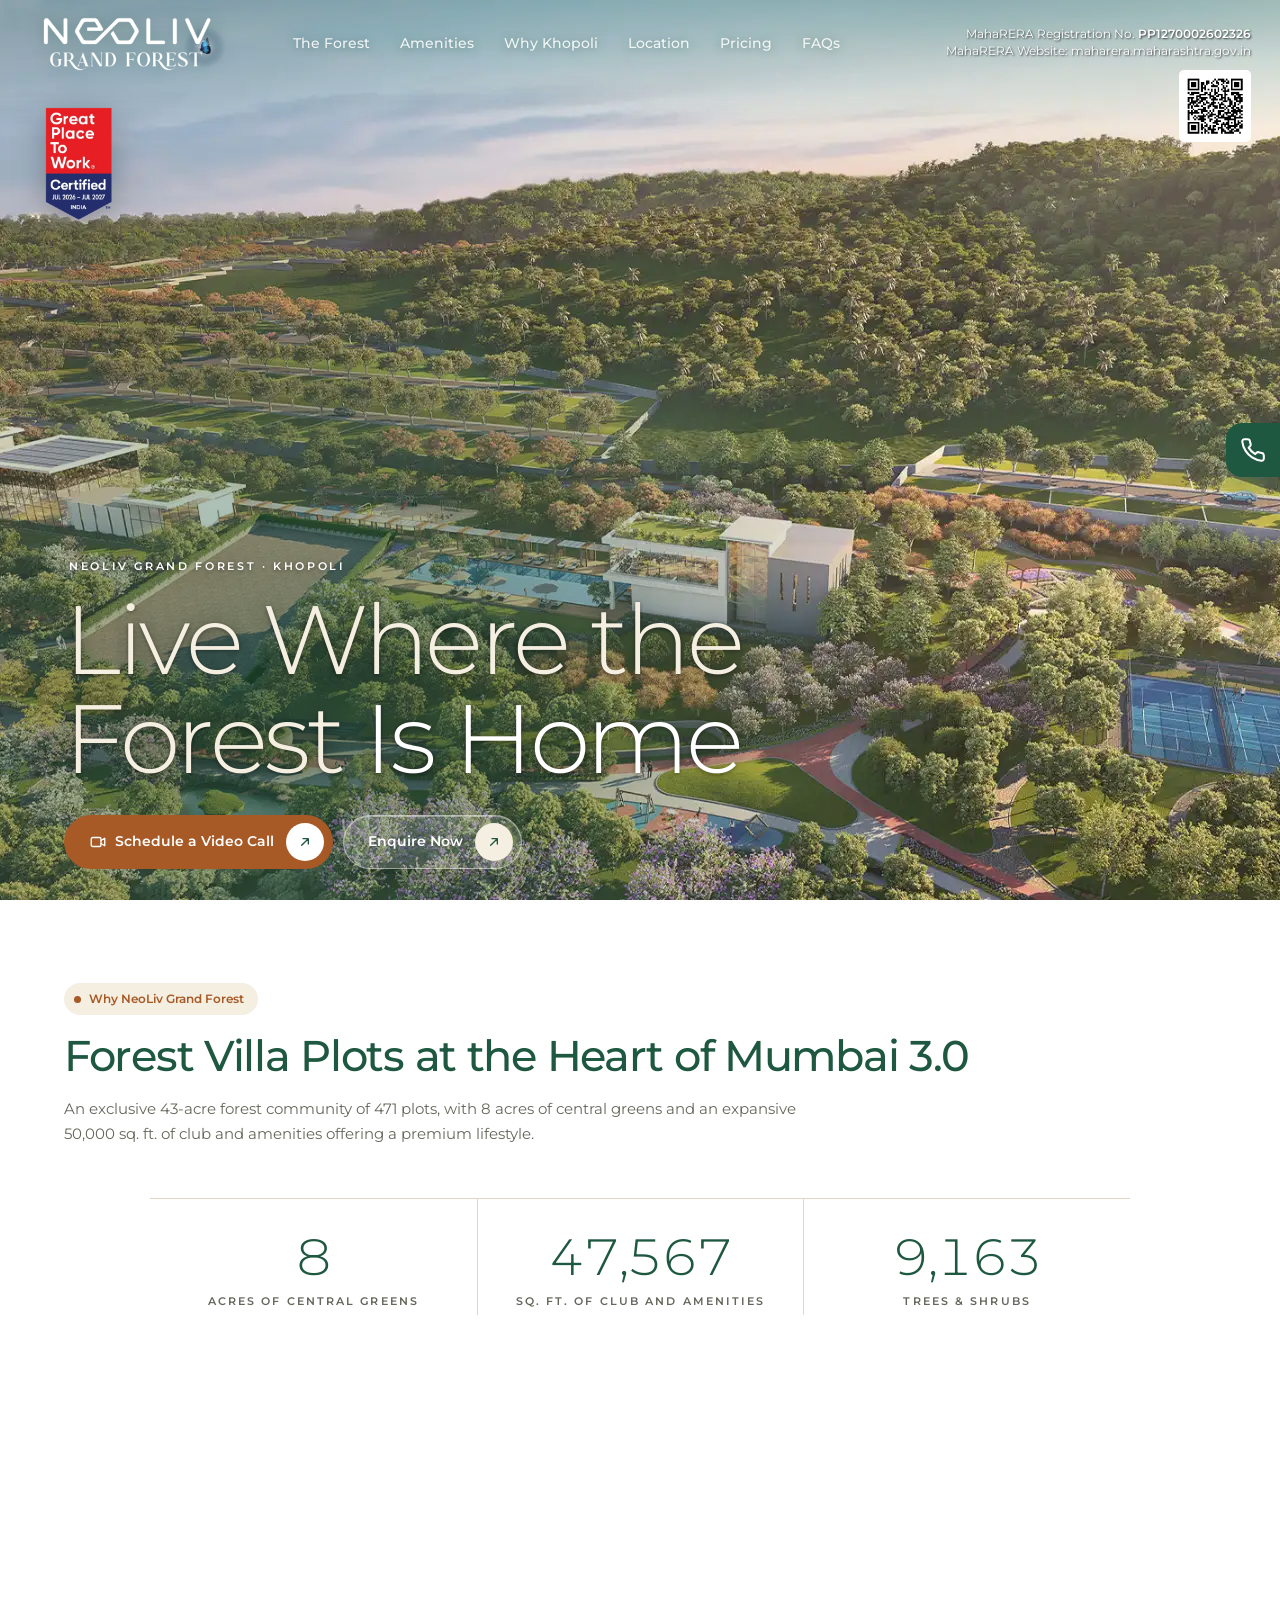
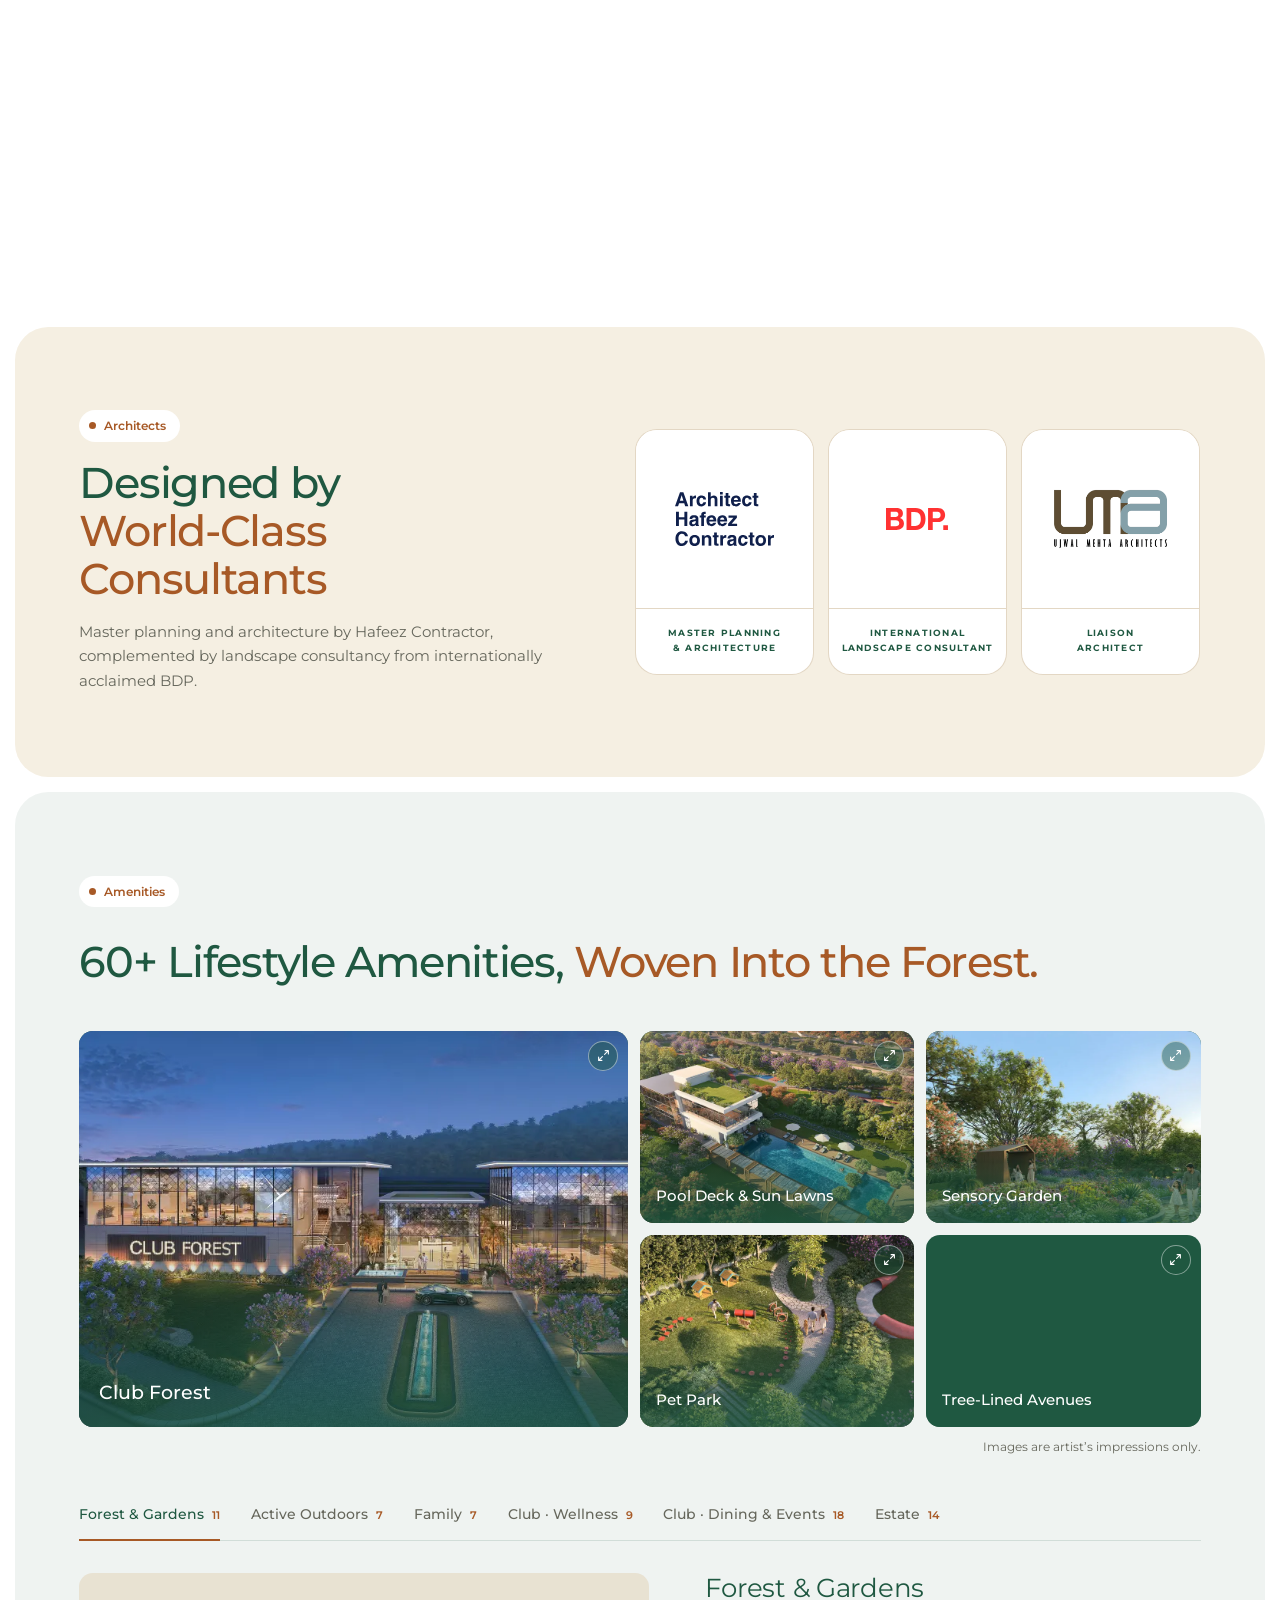
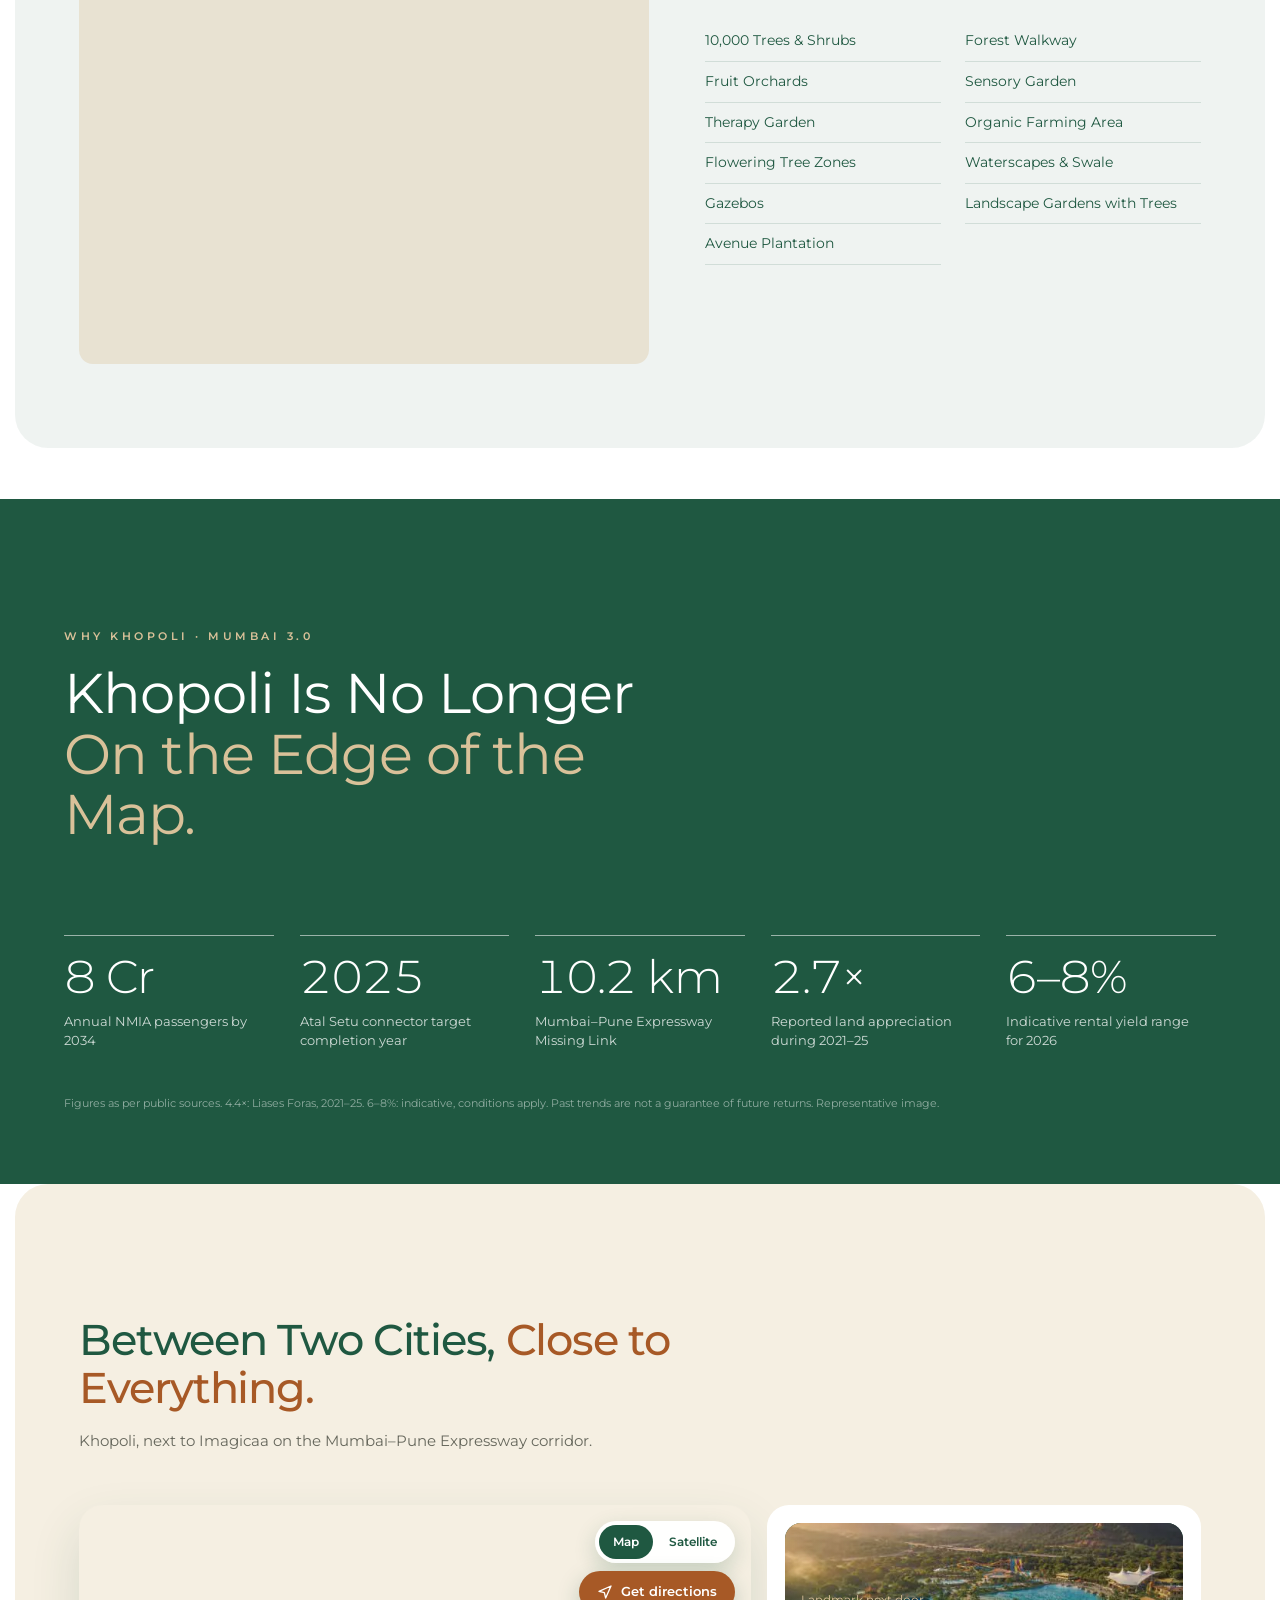
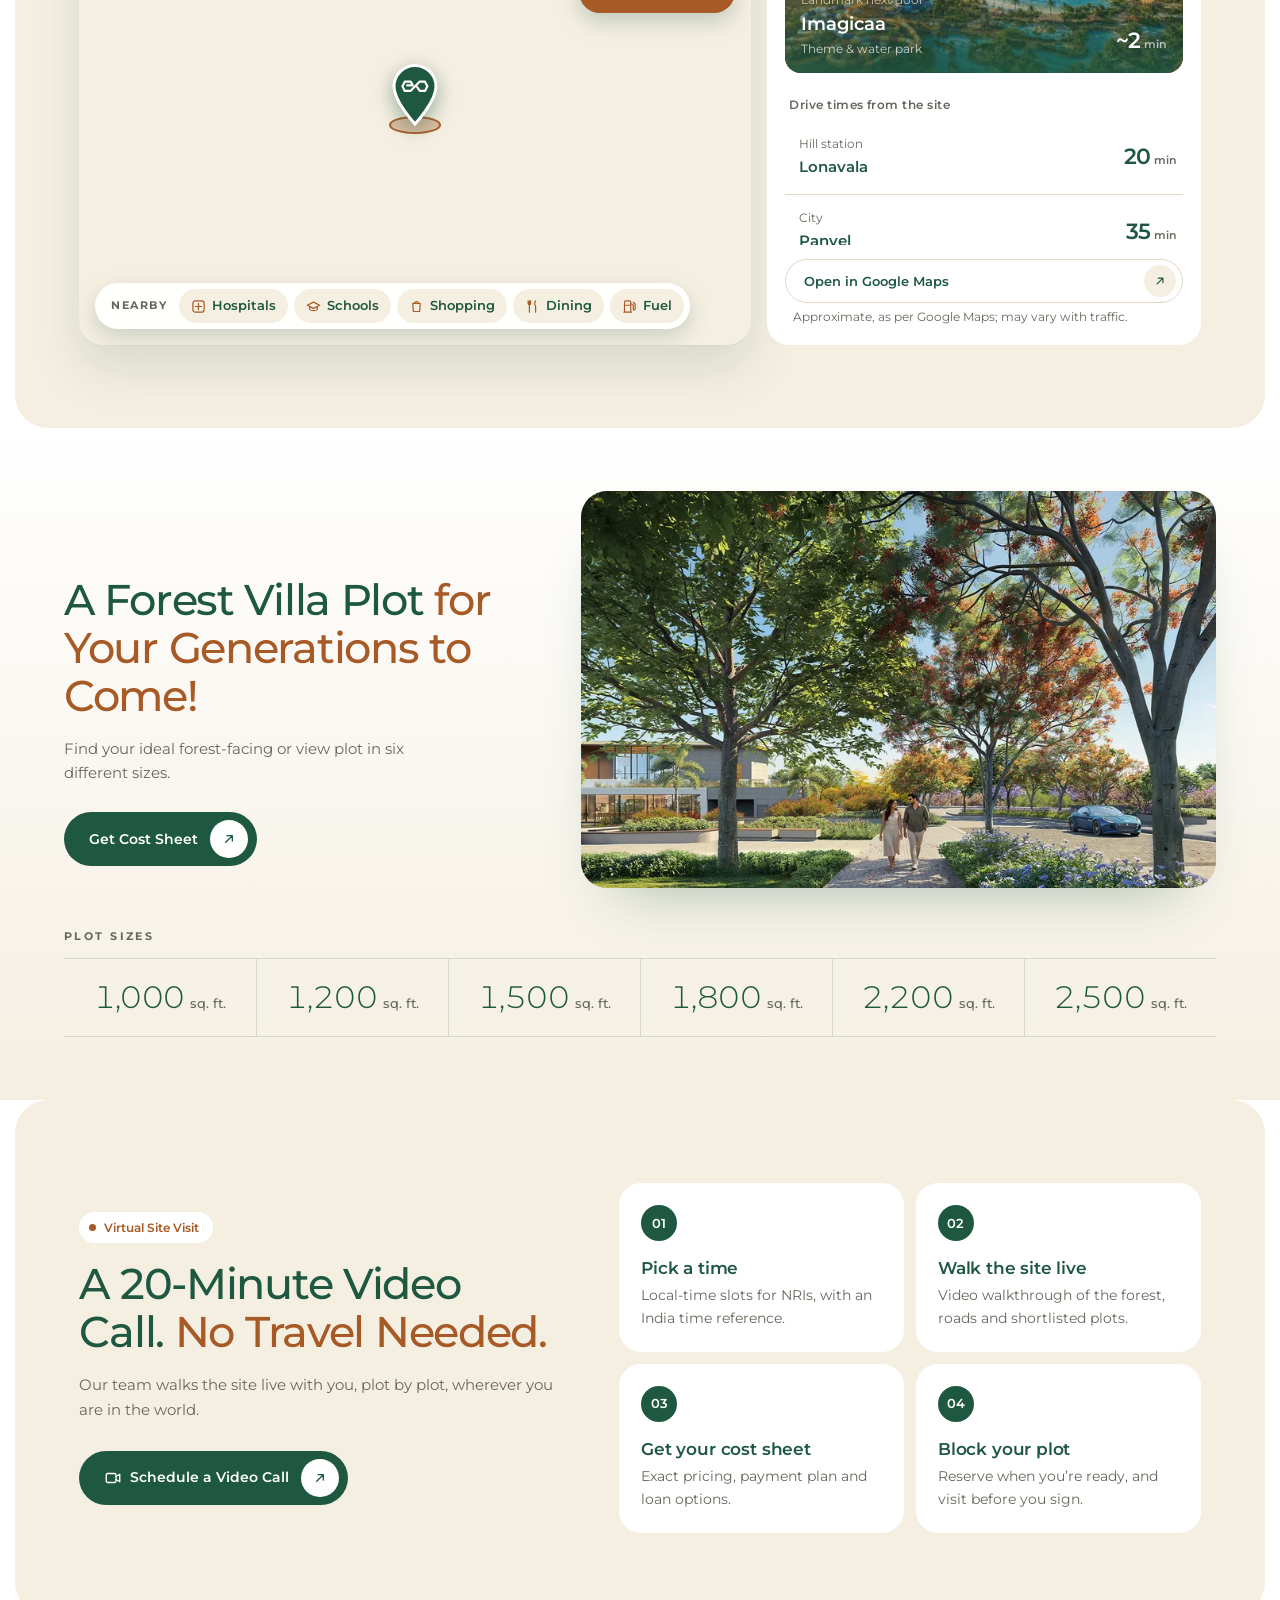
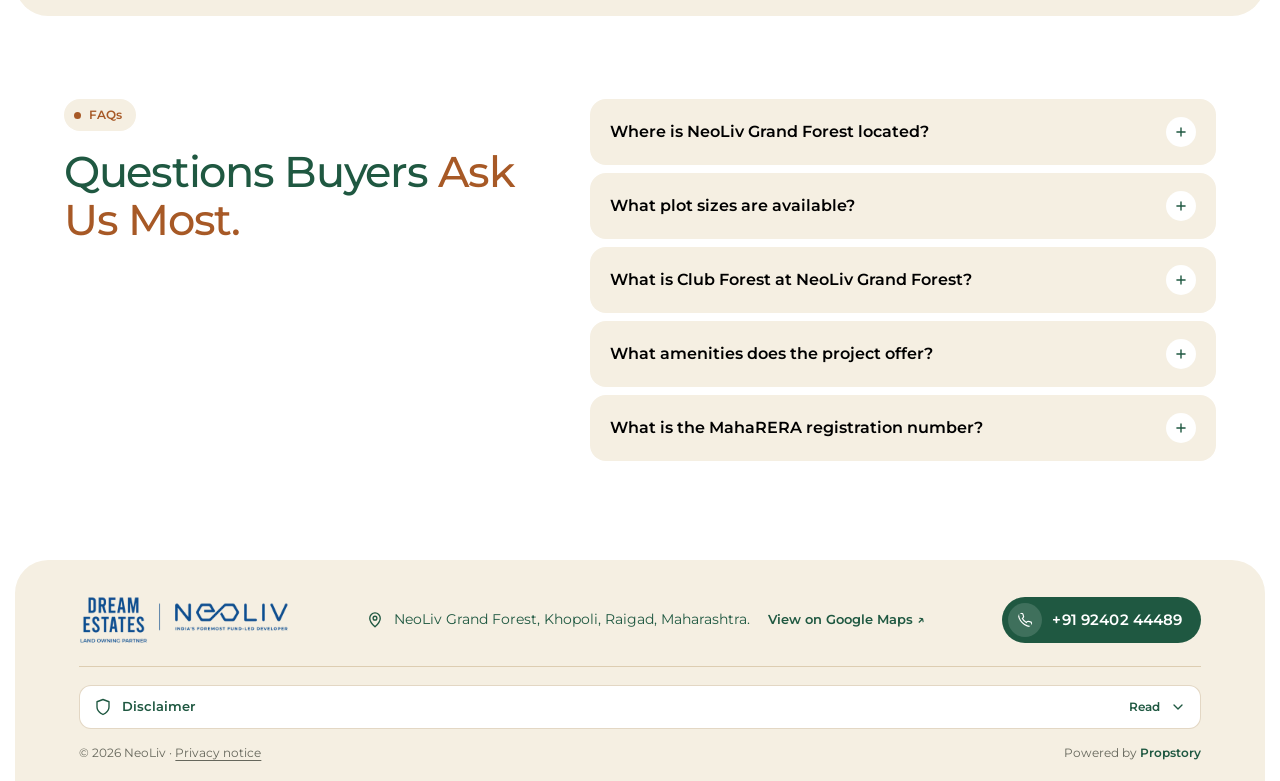
==== commit 37a72134: "Added thankyou-page and gtm" ====
--- a/index.html
+++ b/index.html
@@ -2,6 +2,13 @@
 <html lang="en-IN">
 
 <head>
+    <!-- Google Tag Manager (GTM-NRDNFX5L) -->
+    <script async src="https://www.googletagmanager.com/gtm.js?id=GTM-NRDNFX5L"></script>
+    <script>
+        window.dataLayer = window.dataLayer || [];
+        function gtag() { dataLayer.push(arguments); }
+        gtag('js', new Date());
+    </script>
     <!-- Google Tag Manager -->
     <script>
         (function (w, d, s, l, i) {
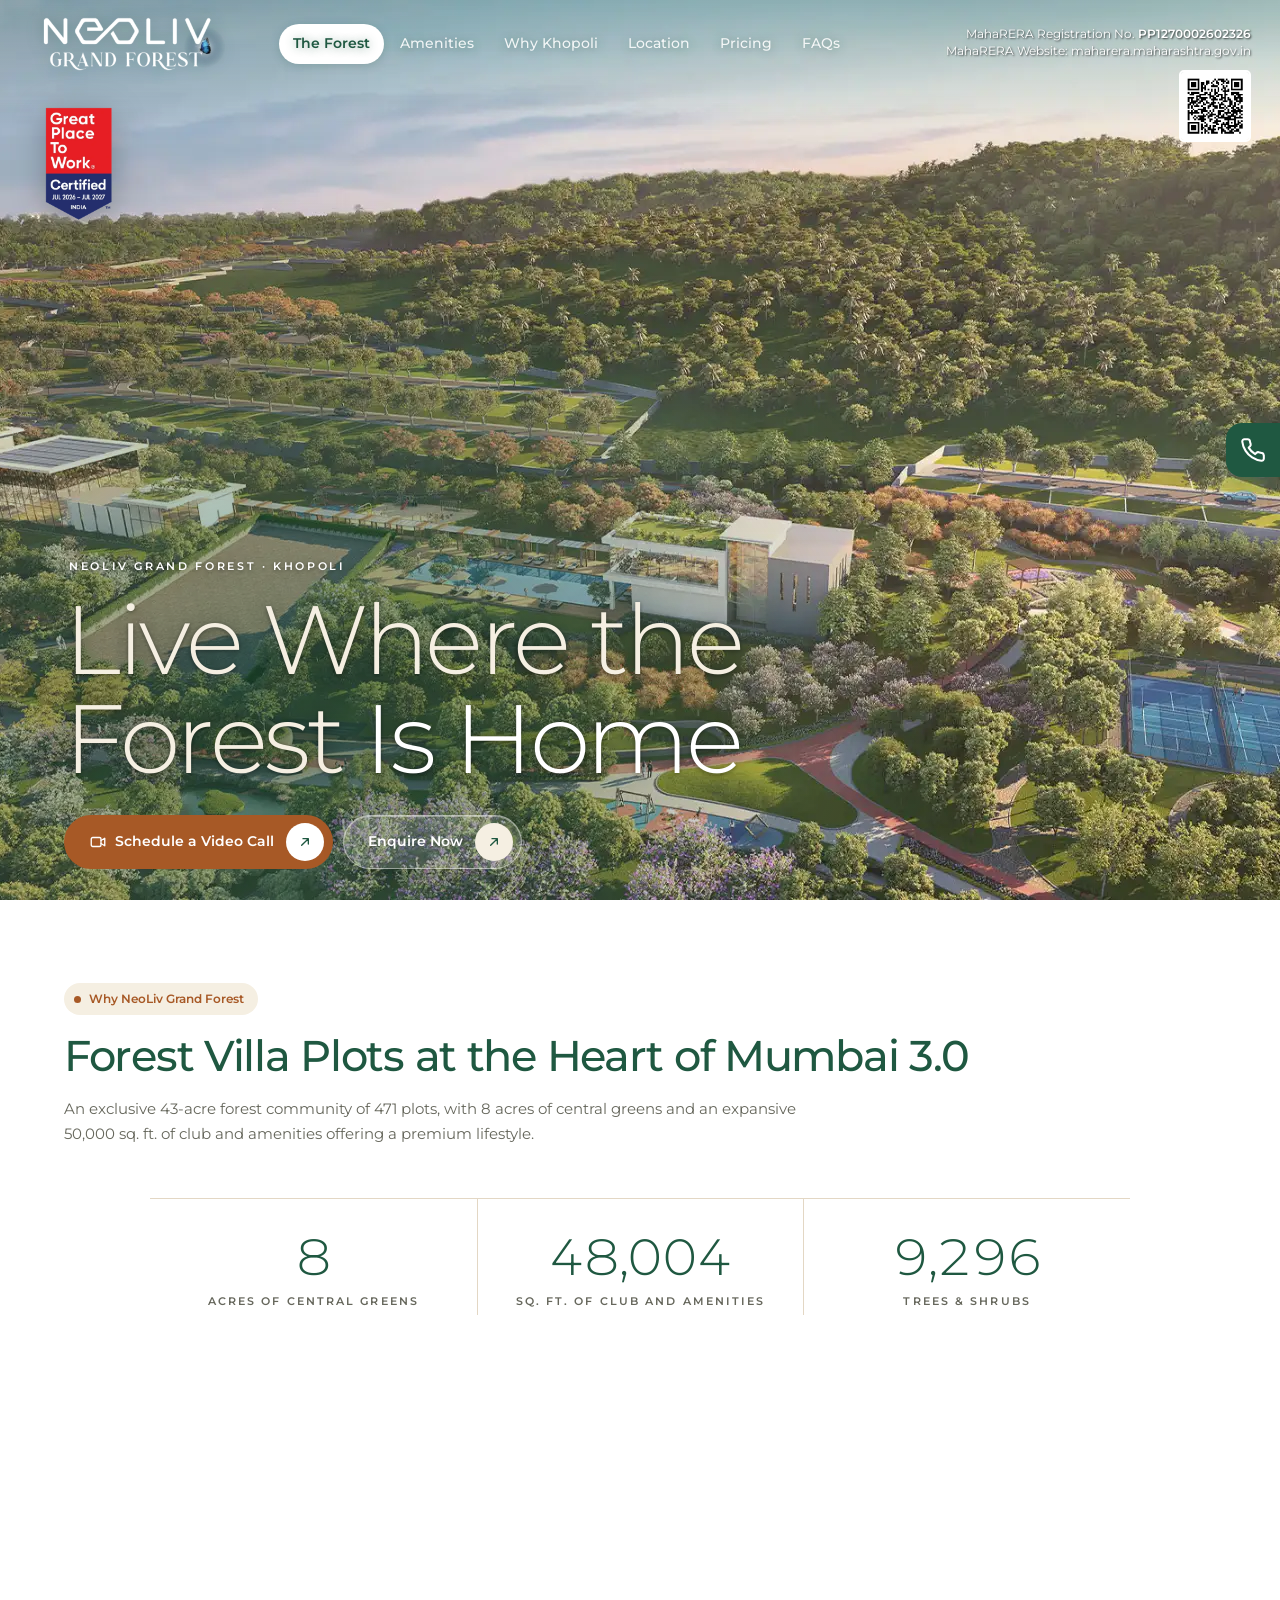
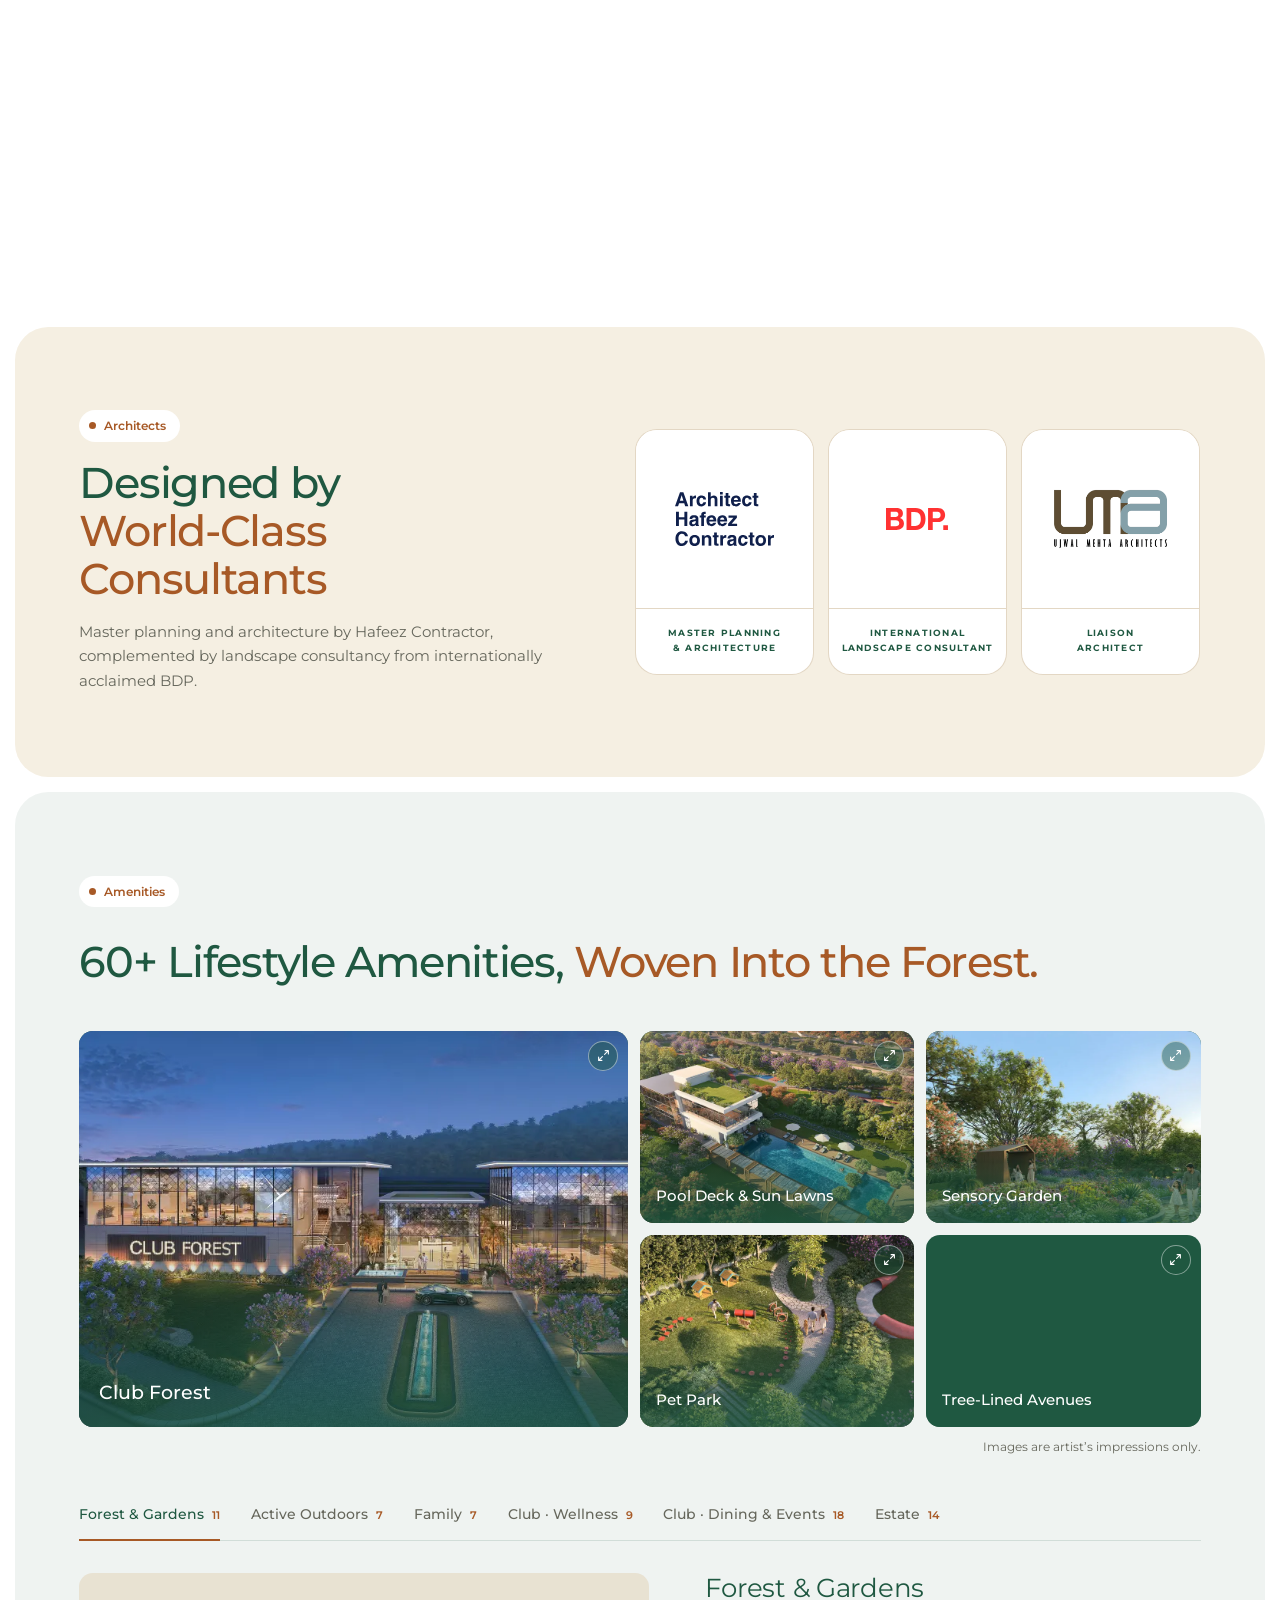
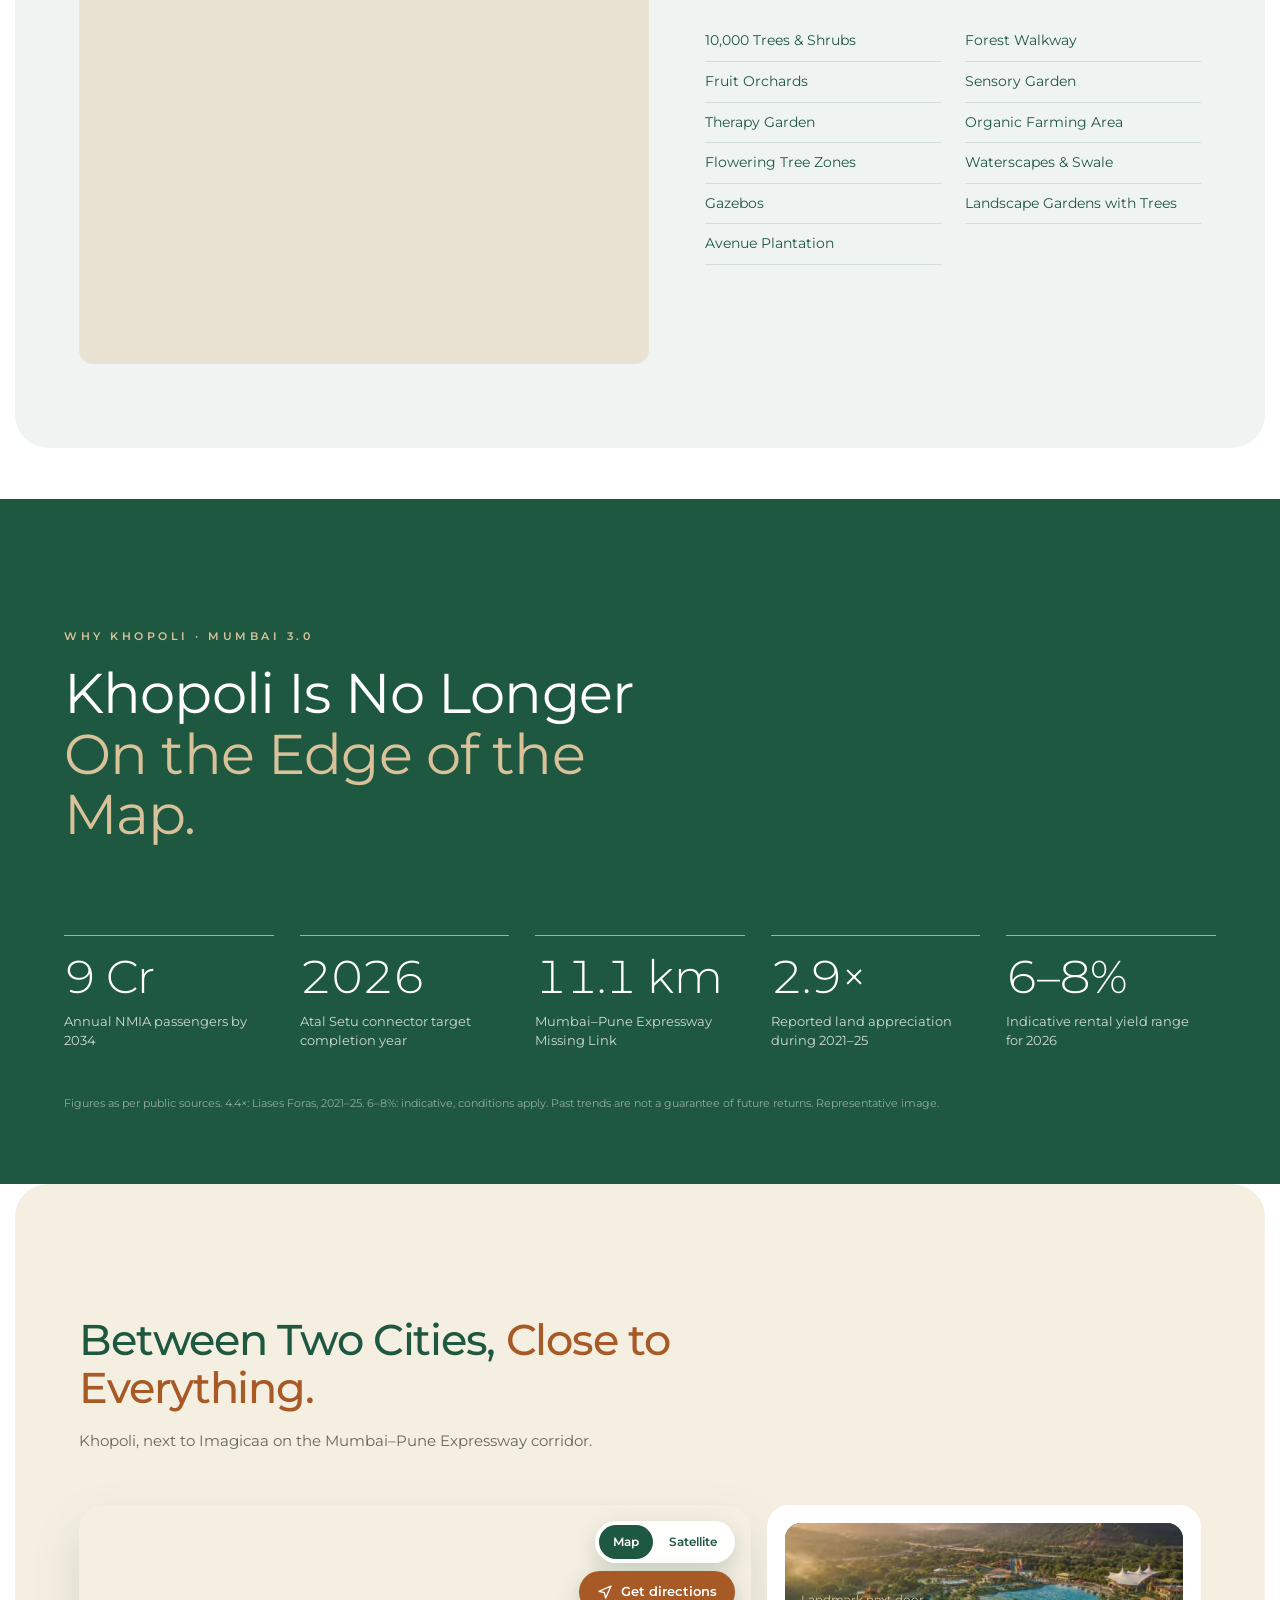
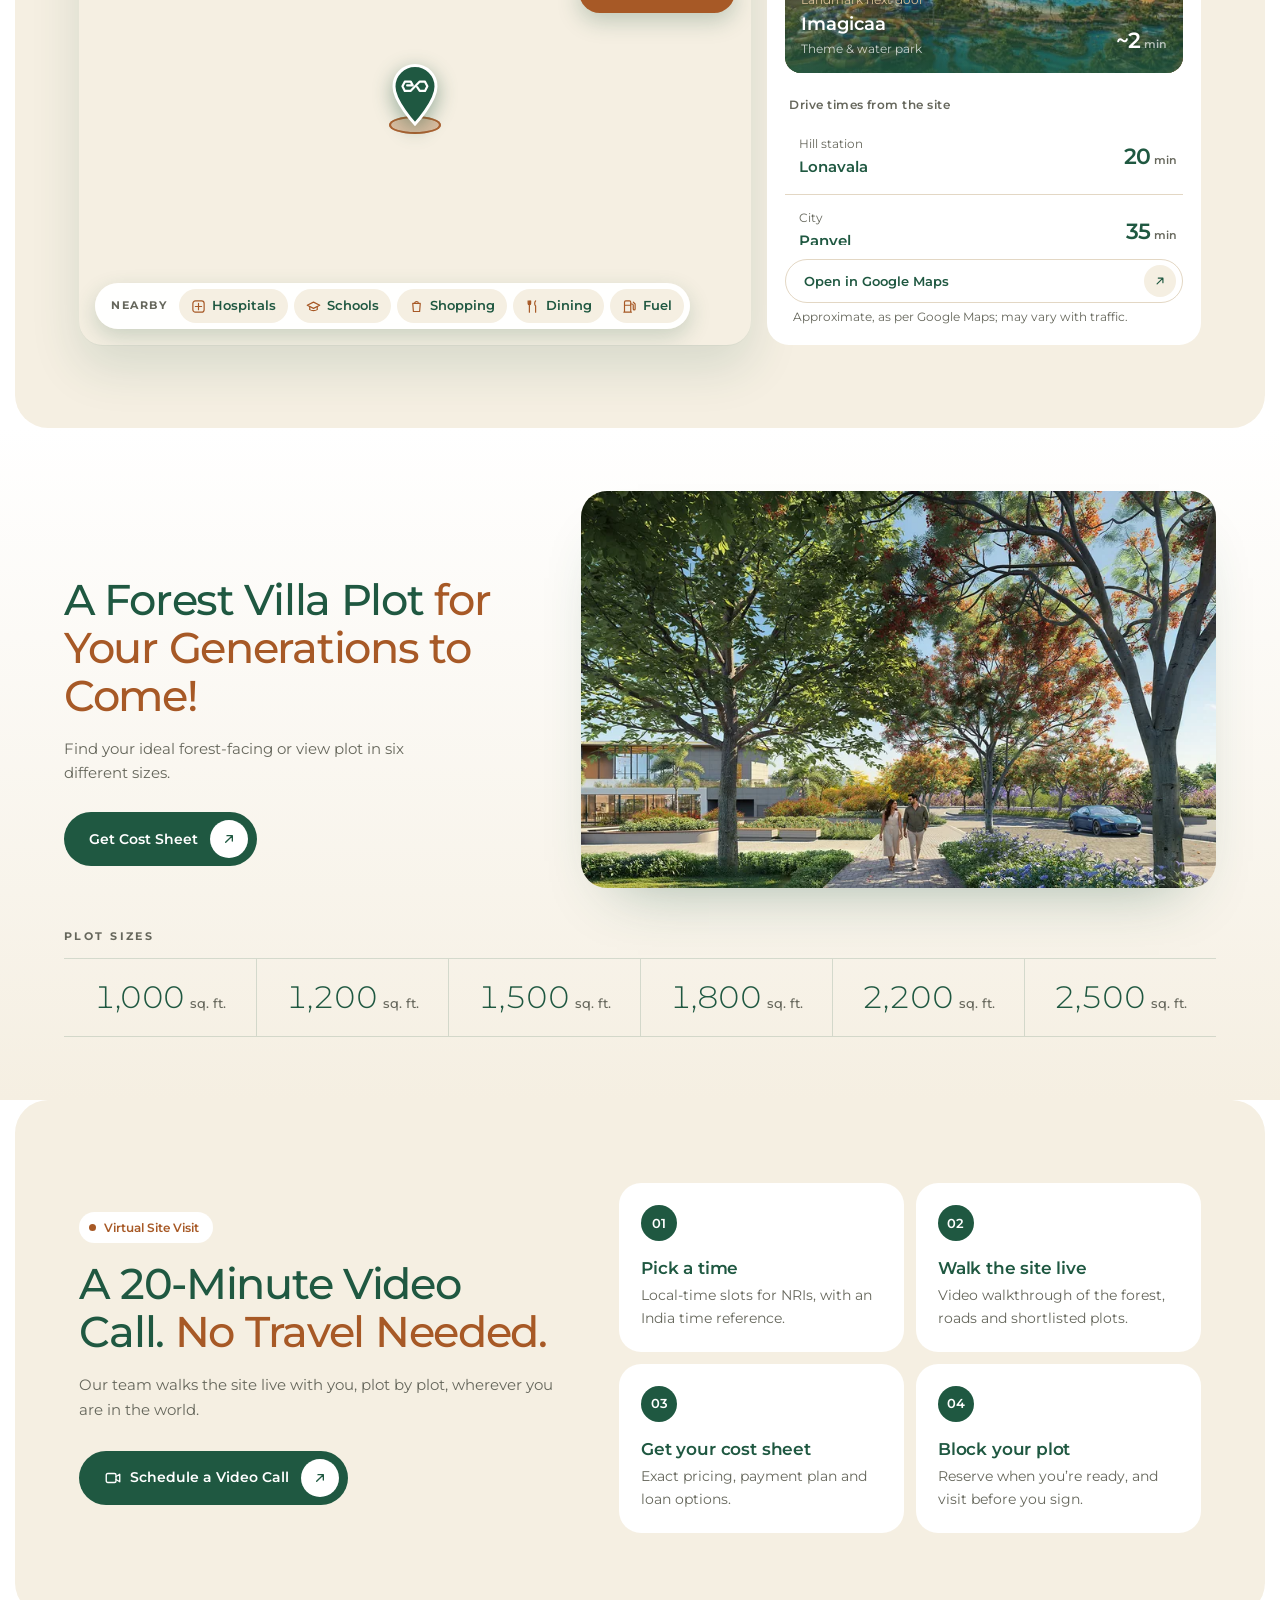
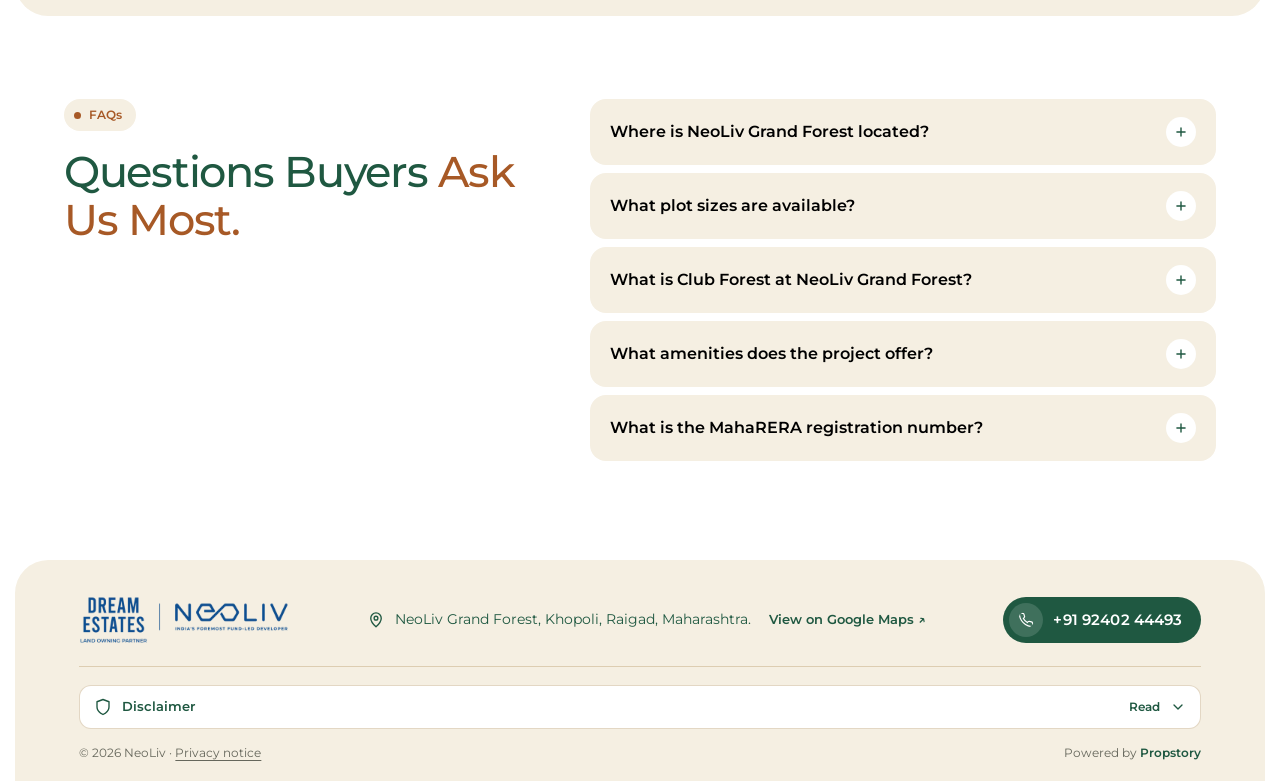
==== commit 1bdb9ba9: "updated new calling no" ====
--- a/index.html
+++ b/index.html
@@ -77,10 +77,10 @@
       "name": "NeoLiv",
       "description": "India’s foremost fund-led real estate developer.",
       "logo": "https://neolivgrandforest.in/assets/images/neolivlogo-600.webp",
-      "telephone": "+91-9240244489",
+      "telephone": "+91-9240244493",
       "contactPoint": {
         "@type": "ContactPoint",
-        "telephone": "+91-9240244489",
+        "telephone": "+91-9240244493",
         "contactType": "sales",
         "areaServed": "IN",
         "availableLanguage": [
@@ -165,7 +165,7 @@
         "longitude": 73.285141
       },
       "hasMap": "https://www.google.com/maps/place/NeoLiv+Grand/@18.7755947,73.285141,17z/data=!4m6!3m5!1s0x3be8070010b6396b:0x1fd13ab63fdd91e2!8m2!3d18.7755947!4d73.285141!16s%2Fg%2F11ywghbzz0",
-      "telephone": "+91-9240244489",
+      "telephone": "+91-9240244493",
       "publicAccess": false,
       "amenityFeature": [
         {
@@ -1292,7 +1292,7 @@
     <!-- ===================== Footer ===================== -->
     <footer class="ftr">
         <div class="wrap">
-            <!-- Footer (v3, compact): logo · location · call in one row. VMC number 9240244489 is used on every call CTA (also config.js "whatsapp"). No email shown. -->
+            <!-- Footer (v3, compact): logo · location · call in one row. VMC number 9240244493 is used on every call CTA (also config.js "whatsapp"). No email shown. -->
             <div class="ftr__top">
                 <picture class="ftr__logo"><img src="assets/images/dreamestates-neoliv-logo-560.webp"
                         srcset="assets/images/dreamestates-neoliv-logo-560.webp 560w, assets/images/dreamestates-neoliv-logo-1120.webp 1120w"
@@ -1308,13 +1308,13 @@
                     <a class="ftr__map" href="https://www.google.com/maps/place/NeoLiv+Grand/@18.7755947,73.285141,17z/data=!4m6!3m5!1s0x3be8070010b6396b:0x1fd13ab63fdd91e2!8m2!3d18.7755947!4d73.285141!16s%2Fg%2F11ywghbzz0" target="_blank"
                         rel="noopener">View on Google Maps ↗</a>
                 </div>
-                <a class="ftr__call" href="tel:+919240244489" data-track="call"><svg viewBox="0 0 24 24" fill="none"
+                <a class="ftr__call" href="tel:+919240244493" data-track="call"><svg viewBox="0 0 24 24" fill="none"
                         stroke="currentColor" stroke-width="1.8" stroke-linecap="round" stroke-linejoin="round"
                         aria-hidden="true">
                         <path
                             d="M22 16.9v3a2 2 0 0 1-2.2 2 19.8 19.8 0 0 1-8.6-3.1 19.5 19.5 0 0 1-6-6A19.8 19.8 0 0 1 2.1 4.2 2 2 0 0 1 4.1 2h3a2 2 0 0 1 2 1.7c.1.9.4 1.8.7 2.7a2 2 0 0 1-.5 2.1L8 9.8a16 16 0 0 0 6 6l1.3-1.3a2 2 0 0 1 2.1-.4c.9.3 1.8.6 2.7.7a2 2 0 0 1 1.7 2z" />
-                    </svg><span><small>Call</small>+91 92402 44489</span></a>
-                <!-- WhatsApp hidden for now: <a class="ftr__ct" href="https://wa.me/919240244489?text=Hi%2C%20I%E2%80%99m%20interested%20in%20NeoLiv%20Grand%20Forest" target="_blank" rel="noopener" data-track="whatsapp"><svg viewBox="0 0 24 24" fill="none" stroke="currentColor" stroke-width="1.8" stroke-linecap="round" stroke-linejoin="round" aria-hidden="true"><path d="M21 11.5a8.4 8.4 0 0 1-12.3 7.5L3 21l2-5.6A8.5 8.5 0 1 1 21 11.5z"/></svg><span><small>WhatsApp</small>Chat with us</span></a> -->
+                    </svg><span><small>Call</small>+91 92402 44493</span></a>
+                <!-- WhatsApp hidden for now: <a class="ftr__ct" href="https://wa.me/919240244493?text=Hi%2C%20I%E2%80%99m%20interested%20in%20NeoLiv%20Grand%20Forest" target="_blank" rel="noopener" data-track="whatsapp"><svg viewBox="0 0 24 24" fill="none" stroke="currentColor" stroke-width="1.8" stroke-linecap="round" stroke-linejoin="round" aria-hidden="true"><path d="M21 11.5a8.4 8.4 0 0 1-12.3 7.5L3 21l2-5.6A8.5 8.5 0 1 1 21 11.5z"/></svg><span><small>WhatsApp</small>Chat with us</span></a> -->
             </div>
             <!-- Footer MahaRERA block hidden for now (the QR and number are in the header):
                 <div class="ftr__rera">
@@ -1378,23 +1378,23 @@
 
 
     <!-- Call: sticky on the right edge above WhatsApp (desktop/tablet; phones use the bottom bar) -->
-    <a class="call-float" href="tel:+919240244489" aria-label="Call +91 92402 44489" data-track="call"><svg
+    <a class="call-float" href="tel:+919240244493" aria-label="Call +91 92402 44493" data-track="call"><svg
             viewBox="0 0 24 24" fill="none" stroke="currentColor" stroke-width="1.9" stroke-linecap="round"
             stroke-linejoin="round" aria-hidden="true">
             <path
                 d="M22 16.9v3a2 2 0 0 1-2.2 2 19.8 19.8 0 0 1-8.6-3.1 19.5 19.5 0 0 1-6-6A19.8 19.8 0 0 1 2.1 4.2 2 2 0 0 1 4.1 2h3a2 2 0 0 1 2 1.7c.1.9.4 1.8.7 2.7a2 2 0 0 1-.5 2.1L8 9.8a16 16 0 0 0 6 6l1.3-1.3a2 2 0 0 1 2.1-.4c.9.3 1.8.6 2.7.7a2 2 0 0 1 1.7 2z" />
-        </svg><span>+91 92402 44489</span></a>
-    <!-- WhatsApp hidden for now: <a class="wa-float" href="https://wa.me/919240244489?text=Hi%2C%20I%E2%80%99m%20interested%20in%20NeoLiv%20Grand%20Forest" target="_blank" rel="noopener" aria-label="WhatsApp us" data-track="whatsapp"><svg viewBox="0 0 24 24" fill="currentColor" aria-hidden="true"><path d="M12.04 2a9.9 9.9 0 0 0-8.5 15l-1.4 5 5.1-1.3A9.9 9.9 0 1 0 12.04 2Zm0 18.1a8.2 8.2 0 0 1-4.2-1.2l-.3-.2-3 .8.8-2.9-.2-.3a8.2 8.2 0 1 1 6.9 3.8Zm4.5-6.1c-.2-.1-1.5-.7-1.7-.8-.2-.1-.4-.1-.6.1l-.8 1c-.1.2-.3.2-.5.1a6.7 6.7 0 0 1-3.3-2.9c-.3-.4.3-.4.7-1.4.1-.2 0-.3 0-.4l-.8-1.8c-.2-.5-.4-.4-.6-.4h-.5a1 1 0 0 0-.7.3 3 3 0 0 0-.9 2.2 5.1 5.1 0 0 0 1.1 2.7 11.7 11.7 0 0 0 4.5 4c1.7.7 2.3.8 3.2.6a2.7 2.7 0 0 0 1.8-1.2 2.2 2.2 0 0 0 .2-1.3c-.1-.1-.2-.2-.4-.3Z" /></svg><span>Chat on WhatsApp</span></a> -->
+        </svg><span>+91 92402 44493</span></a>
+    <!-- WhatsApp hidden for now: <a class="wa-float" href="https://wa.me/919240244493?text=Hi%2C%20I%E2%80%99m%20interested%20in%20NeoLiv%20Grand%20Forest" target="_blank" rel="noopener" aria-label="WhatsApp us" data-track="whatsapp"><svg viewBox="0 0 24 24" fill="currentColor" aria-hidden="true"><path d="M12.04 2a9.9 9.9 0 0 0-8.5 15l-1.4 5 5.1-1.3A9.9 9.9 0 1 0 12.04 2Zm0 18.1a8.2 8.2 0 0 1-4.2-1.2l-.3-.2-3 .8.8-2.9-.2-.3a8.2 8.2 0 1 1 6.9 3.8Zm4.5-6.1c-.2-.1-1.5-.7-1.7-.8-.2-.1-.4-.1-.6.1l-.8 1c-.1.2-.3.2-.5.1a6.7 6.7 0 0 1-3.3-2.9c-.3-.4.3-.4.7-1.4.1-.2 0-.3 0-.4l-.8-1.8c-.2-.5-.4-.4-.6-.4h-.5a1 1 0 0 0-.7.3 3 3 0 0 0-.9 2.2 5.1 5.1 0 0 0 1.1 2.7 11.7 11.7 0 0 0 4.5 4c1.7.7 2.3.8 3.2.6a2.7 2.7 0 0 0 1.8-1.2 2.2 2.2 0 0 0 .2-1.3c-.1-.1-.2-.2-.4-.3Z" /></svg><span>Chat on WhatsApp</span></a> -->
 
     <!-- Mobile sticky bottom bar: Call (Video Call and WhatsApp hidden for now) -->
     <nav class="mbar" aria-label="Quick actions">
         <!-- Video Call hidden for now: <button type="button" class="mbar__primary" data-open="video" data-cta="mobile-bar"><svg viewBox="0 0 24 24" fill="none" stroke="currentColor" stroke-width="1.8" stroke-linecap="round" stroke-linejoin="round" aria-hidden="true"><rect x="3" y="6" width="13" height="12" rx="2" /><path d="m16 10 5-3v10l-5-3" /></svg>Video Call</button> -->
-        <a class="mbar__primary" href="tel:+919240244489" data-track="call"><svg viewBox="0 0 24 24" fill="none"
+        <a class="mbar__primary" href="tel:+919240244493" data-track="call"><svg viewBox="0 0 24 24" fill="none"
                 stroke="currentColor" stroke-width="1.8" stroke-linecap="round" stroke-linejoin="round"
                 aria-hidden="true">
                 <path d="M5 4h4l2 5-2.5 1.5a11 11 0 0 0 5 5L15 13l5 2v4a2 2 0 0 1-2 2A16 16 0 0 1 3 6a2 2 0 0 1 2-2" />
             </svg>NeoLiv Grand Forest Direct Sales</a>
-        <!-- WhatsApp hidden for now: <a class="mbar__wa" href="https://wa.me/919240244489?text=Hi%2C%20I%E2%80%99m%20interested%20in%20NeoLiv%20Grand%20Forest" target="_blank" rel="noopener" data-track="whatsapp"><svg viewBox="0 0 24 24" fill="currentColor" aria-hidden="true"><path d="M12.04 2a9.9 9.9 0 0 0-8.5 15l-1.4 5 5.1-1.3A9.9 9.9 0 1 0 12.04 2Zm0 18.1a8.2 8.2 0 0 1-4.2-1.2l-.3-.2-3 .8.8-2.9-.2-.3a8.2 8.2 0 1 1 6.9 3.8Zm4.5-6.1c-.2-.1-1.5-.7-1.7-.8-.2-.1-.4-.1-.6.1l-.8 1c-.1.2-.3.2-.5.1a6.7 6.7 0 0 1-3.3-2.9c-.3-.4.3-.4.7-1.4.1-.2 0-.3 0-.4l-.8-1.8c-.2-.5-.4-.4-.6-.4h-.5a1 1 0 0 0-.7.3 3 3 0 0 0-.9 2.2 5.1 5.1 0 0 0 1.1 2.7 11.7 11.7 0 0 0 4.5 4c1.7.7 2.3.8 3.2.6a2.7 2.7 0 0 0 1.8-1.2 2.2 2.2 0 0 0 .2-1.3c-.1-.1-.2-.2-.4-.3Z" /></svg>WhatsApp</a> -->
+        <!-- WhatsApp hidden for now: <a class="mbar__wa" href="https://wa.me/919240244493?text=Hi%2C%20I%E2%80%99m%20interested%20in%20NeoLiv%20Grand%20Forest" target="_blank" rel="noopener" data-track="whatsapp"><svg viewBox="0 0 24 24" fill="currentColor" aria-hidden="true"><path d="M12.04 2a9.9 9.9 0 0 0-8.5 15l-1.4 5 5.1-1.3A9.9 9.9 0 1 0 12.04 2Zm0 18.1a8.2 8.2 0 0 1-4.2-1.2l-.3-.2-3 .8.8-2.9-.2-.3a8.2 8.2 0 1 1 6.9 3.8Zm4.5-6.1c-.2-.1-1.5-.7-1.7-.8-.2-.1-.4-.1-.6.1l-.8 1c-.1.2-.3.2-.5.1a6.7 6.7 0 0 1-3.3-2.9c-.3-.4.3-.4.7-1.4.1-.2 0-.3 0-.4l-.8-1.8c-.2-.5-.4-.4-.6-.4h-.5a1 1 0 0 0-.7.3 3 3 0 0 0-.9 2.2 5.1 5.1 0 0 0 1.1 2.7 11.7 11.7 0 0 0 4.5 4c1.7.7 2.3.8 3.2.6a2.7 2.7 0 0 0 1.8-1.2 2.2 2.2 0 0 0 .2-1.3c-.1-.1-.2-.2-.4-.3Z" /></svg>WhatsApp</a> -->
     </nav>
 
     <!-- ===================== Enquiry + scheduler sheet ===================== -->
@@ -1492,7 +1492,7 @@
                 <li>Your data is stored in our CRM and shared only with our sales team, channel partners you came
                     through, and bank partners if you ask for loan guidance.</li>
                 <li>You can withdraw consent, or ask us to access, correct or delete your data, at any time by calling
-                    or WhatsApping us on <a href="tel:+919240244489">+91 92402 44489</a>.</li>
+                    or WhatsApping us on <a href="tel:+919240244493">+91 92402 44493</a>.</li>
             </ul>
             <form method="dialog"><button class="btn">Got it</button></form>
         </div>
